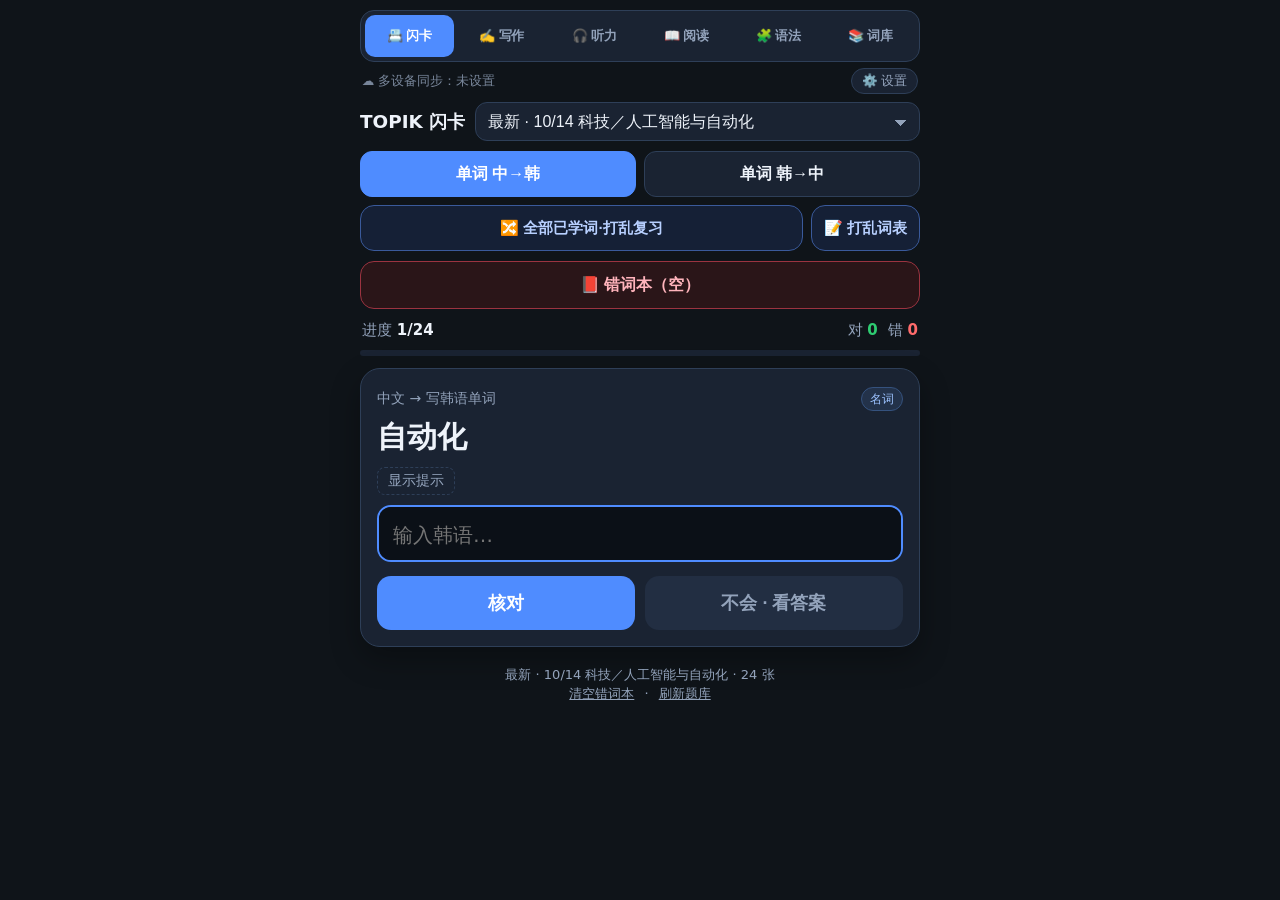
==== index.html @ a6923b96 "原因模版：1인 가구 填好范文 + DeepSeek AI 判句/整篇 - tpl54cause：骨架槽位改为可背的 1인 가구 증가 全文例句；旧 〇〇/[원인] 仍判对 - 默写页接入 Topik" ====
<!DOCTYPE html>
<html lang="zh-CN">
<head>
<meta charset="UTF-8">
<meta name="viewport" content="width=device-width, initial-scale=1, viewport-fit=cover">
<title>TOPIK 闪卡</title>
<meta name="theme-color" content="#0f1419">
<meta name="apple-mobile-web-app-capable" content="yes">
<meta name="mobile-web-app-capable" content="yes">
<meta name="apple-mobile-web-app-status-bar-style" content="black-translucent">
<meta name="apple-mobile-web-app-title" content="TOPIK闪卡">
<link rel="manifest" href="manifest.webmanifest">
<link rel="icon" type="image/png" href="icon-192.png">
<link rel="apple-touch-icon" href="apple-touch-icon.png">
<style>
:root{--bg:#0f1419;--card:#1a2332;--card2:#222e42;--ink:#eef3fa;--muted:#93a3bb;--accent:#4f8cff;--ok:#2ecc71;--bad:#ff6b6b;--warn:#f0c14b;--border:#2e3f58;}
*{box-sizing:border-box;-webkit-tap-highlight-color:transparent}
html{-webkit-text-size-adjust:100%;text-size-adjust:100%}
body{margin:0;min-height:100vh;min-height:100dvh;background:var(--bg);color:var(--ink);
  font-family:system-ui,-apple-system,"PingFang SC","Noto Sans SC","Apple SD Gothic Neo","Noto Sans KR","Malgun Gothic",sans-serif;
  font-size:17px;line-height:1.5;
  padding:calc(10px + env(safe-area-inset-top)) calc(12px + env(safe-area-inset-right)) calc(24px + env(safe-area-inset-bottom)) calc(12px + env(safe-area-inset-left));}
.wrap{max-width:560px;margin:0 auto}
header{display:flex;align-items:center;gap:10px;margin-bottom:10px}
header h1{font-size:1.15rem;margin:0;flex:0 0 auto}
header select{flex:1;min-width:0}
select{font-size:16px;padding:10px 12px;border-radius:12px;border:1px solid var(--border);background:var(--card);color:var(--ink);appearance:none;-webkit-appearance:none;
  background-image:linear-gradient(45deg,transparent 50%,var(--muted) 50%),linear-gradient(135deg,var(--muted) 50%,transparent 50%);
  background-position:calc(100% - 18px) 55%,calc(100% - 12px) 55%;background-size:6px 6px;background-repeat:no-repeat;padding-right:30px}
.modes{display:grid;grid-template-columns:1fr 1fr;gap:8px;margin-bottom:8px}
.modes button{min-height:46px;border:1px solid var(--border);background:var(--card);color:var(--ink);border-radius:12px;font-size:16px;font-weight:600}
.modes button.active{background:var(--accent);border-color:var(--accent);color:#fff}
.wrong-entry{display:block;width:100%;min-height:48px;margin:0 0 10px;border:1px solid #9b3340;background:#2a1518;color:#ffb4bc;border-radius:14px;font-size:16px;font-weight:800}
.shuf-entry{display:flex;gap:8px;margin:0 0 10px}.shuf-entry button{flex:1;min-height:46px;border-radius:14px;border:1px solid #3a5a9b;background:#152036;color:#b8d0ff;font-size:15px;font-weight:800}.shuf-entry button.on{background:#3a5a9b;color:#fff}.shuf-entry .lst{flex:0 0 auto;padding:0 12px}
#shufList{margin:0 0 12px}#shufList .tools{display:flex;flex-wrap:wrap;gap:6px;margin:8px 0}#shufList .tools button{min-height:40px;padding:0 10px;border-radius:10px}#shufList ol{padding-left:2.4em;margin:0;line-height:1.7;font-size:17px}#shufList li{border-bottom:1px solid var(--border);padding:4px 0}#shufList .k{font-weight:700;display:inline-block;min-width:7.5em;border-bottom:1px dashed transparent}#shufList.hk .k{border-bottom-color:var(--border)}#shufList .z{color:var(--muted);margin-left:.5em}#shufList.hk .k,#shufList.hz .z{visibility:hidden}
.gpanel{margin:0 0 10px;padding:12px}.gpanel .gh{display:flex;align-items:center;gap:8px;font-weight:800;margin-bottom:8px}.gpanel .gh span{flex:1}.gpanel .gh button{min-height:36px;padding:0 10px;border-radius:10px;font-size:13px}
.ggrid{display:grid;grid-template-columns:1fr 1fr;gap:6px}.ggrid button{min-height:58px;border-radius:12px;border:1px solid var(--border);background:var(--bg,#111);color:var(--ink);font-size:14px;line-height:1.3;padding:4px 6px;text-align:left}.ggrid button b{font-size:15px}.ggrid button small{display:block;color:var(--muted);font-size:12px}.ggrid button.cur{border-color:var(--accent);box-shadow:inset 0 0 0 2px var(--accent)}.ggrid button.done{border-color:#2f7a4f}.ggrid button.wide{grid-column:1/-1;min-height:46px}
.wdays .ggrid button.cur{border-color:#9b3340;box-shadow:inset 0 0 0 2px #9b3340}.wwl{margin:8px 0 0;padding:0;list-style:none;font-size:14px}.wwl li{border-bottom:1px solid var(--border);padding:5px 0}.wwl .n{color:var(--bad);font-weight:700}.wwl .d{color:var(--muted);font-size:12px}.wwl details{margin:0}.wwl summary{cursor:pointer;list-style:none}.wwl summary::-webkit-details-marker{display:none}.wwl .wdet{padding:4px 0 2px;font-size:12.5px;line-height:1.45;color:var(--muted)}.wwl .wdet .row{margin:3px 0}.wwl .wdet .k{font-weight:600;color:var(--muted)}.wwl .sk{color:var(--ok);font-weight:600;font-size:12px;margin-left:4px}
#shufList h4{margin:12px 0 4px;color:#b8d0ff}
@media print{body *{visibility:hidden}#shufList,#shufList *{visibility:visible}#shufList{position:absolute;left:0;top:0;color:#000}#shufList .tools{display:none}#shufList .z{color:#333}}
.ws-link{display:block;margin-top:8px;padding:10px 12px;border-radius:12px;border:1px solid var(--border);background:var(--card);color:var(--fg,#e8e8e8);text-decoration:none;font-weight:700;font-size:14.5px}
.wrong-entry.on{background:#9b3340;border-color:#9b3340;color:#fff}
.wrong-entry:disabled{opacity:.55;border-color:var(--border);background:var(--card);color:var(--muted)}
.bar{display:flex;align-items:center;gap:10px;color:var(--muted);font-size:15px;margin:4px 2px 8px}
.bar b{color:var(--ink)}
.bar .sp{flex:1}
.progress{height:6px;background:var(--card);border-radius:3px;overflow:hidden;margin-bottom:12px}
.progress i{display:block;height:100%;width:0;background:var(--accent);transition:width .25s}
.card{background:var(--card);border:1px solid var(--border);border-radius:20px;padding:18px 16px 16px;box-shadow:0 12px 30px rgba(0,0,0,.3)}
.label{color:var(--muted);font-size:14px;display:flex;align-items:center;gap:8px;margin-bottom:6px}
.label .tag{margin-left:auto;background:var(--card2);padding:2px 8px;border-radius:999px;font-size:12px}
.prompt{font-size:30px;font-weight:700;line-height:1.35;word-break:keep-all;overflow-wrap:anywhere;margin:4px 0 8px;min-height:1.4em}
.prompt.sent{font-size:22px;line-height:1.5}
.speak{border:none;background:var(--card2);color:var(--ink);border-radius:10px;font-size:18px;min-width:44px;min-height:40px;vertical-align:middle}
.hintline{min-height:24px;color:var(--muted);font-size:15px;margin-bottom:10px}
.hintline button{border:1px dashed var(--border);background:none;color:var(--muted);border-radius:8px;padding:4px 10px;font-size:14px}
textarea.answer{display:block;width:100%;font-size:20px;line-height:1.45;padding:14px;border-radius:14px;border:2px solid var(--border);background:#0b1017;color:var(--ink);outline:none;resize:none;font-family:inherit}
textarea.answer:focus{border-color:var(--accent)}
textarea.answer:disabled{opacity:.75}
.feedback{margin-top:12px;font-size:17px;line-height:1.55;word-break:keep-all;overflow-wrap:anywhere}
.feedback:empty{display:none}
.feedback .big{font-size:22px;font-weight:700;color:var(--ink)}
.feedback.ok .title{color:var(--ok);font-weight:700}
.feedback.bad .title{color:var(--bad);font-weight:700}
.feedback .sub{color:var(--muted);font-size:15px;margin-top:6px}
.feedback .teacher{margin-top:8px;padding:8px 10px;border-radius:10px;background:#2a2a1a;color:var(--warn);font-size:15px}
.actions{display:grid;grid-template-columns:1fr 1fr;gap:10px;margin-top:14px}
.actions button,.btn{min-height:54px;border:none;border-radius:14px;font-size:18px;font-weight:700;color:#fff;background:var(--card2)}
.actions button.full{grid-column:1/-1}
.b-primary{background:var(--accent)!important}
.b-ok{background:#1f7a47!important}
.b-bad{background:#9b3340!important}
.b-ghost{background:var(--card2)!important;color:var(--muted)!important;font-weight:600!important}
.small{min-height:44px!important;font-size:15px!important}
.summary h2{margin:0 0 6px;font-size:24px}
.summary .nums{font-size:18px;margin-bottom:10px}
.list{margin:10px 0 0;padding:0;list-style:none;max-height:45vh;overflow:auto;border-top:1px solid var(--border)}
.list li{padding:8px 2px;border-bottom:1px solid var(--border);font-size:16px}
.list li .ko{font-weight:700}
.list li .zh{color:var(--muted)}
.empty{color:var(--muted);text-align:center;padding:28px 8px}
footer{color:var(--muted);font-size:13px;text-align:center;margin-top:18px}
footer button{background:none;border:none;color:var(--muted);text-decoration:underline;font-size:13px}
.toast{position:fixed;left:50%;bottom:calc(24px + env(safe-area-inset-bottom));transform:translateX(-50%);background:#000c;color:#fff;padding:10px 16px;border-radius:999px;font-size:15px;opacity:0;transition:opacity .2s;pointer-events:none}
.toast.show{opacity:1}
.label .tag.pos{background:#23324a;color:#9cc2ff;border:1px solid #35527e}
.posb{display:inline-block;font-size:12px;line-height:1.4;padding:1px 8px;border-radius:999px;background:#23324a;color:#9cc2ff;border:1px solid #35527e;font-weight:600;vertical-align:middle;white-space:nowrap}
details.wi{margin-top:12px;border:1px solid var(--border);border-radius:14px;background:#141c29;overflow:hidden}
details.wi>summary{list-style:none;cursor:pointer;padding:11px 12px;font-size:15px;font-weight:600;color:var(--muted);display:flex;align-items:center;gap:8px;min-height:44px}
details.wi>summary::-webkit-details-marker{display:none}
details.wi>summary::after{content:"▾";margin-left:auto;transition:transform .2s}
details.wi[open]>summary::after{transform:rotate(180deg)}
details.wi.hot{border-color:#7a3a45;background:#1e1a24;box-shadow:0 0 0 1px #7a3a4555 inset}
details.wi.hot>summary{color:#ffb3b3}
.wi .body{padding:0 12px 12px;font-size:15px;line-height:1.6;color:var(--ink);word-break:keep-all;overflow-wrap:anywhere}
.wi .row{margin-top:8px}
.wi .k{display:block;font-size:12.5px;color:var(--muted);font-weight:600;margin-bottom:2px;letter-spacing:.02em}
.wi .hj{font-size:17px;font-weight:700;color:#ffd98a}
.wi .tipbox{background:#2a2a1a;color:var(--warn);border-radius:10px;padding:7px 10px;margin-top:8px}
.wi .chips{display:flex;flex-wrap:wrap;gap:6px}
.wi .chip{background:var(--card2);border:1px solid var(--border);border-radius:10px;padding:3px 9px;font-size:14.5px}
.wi .chip b{font-weight:700}
.wi .chip span{color:var(--muted)}
.wi .chip.ant{border-color:#5b3a44}
.list li .mem{color:var(--ink);font-size:14.5px;margin-top:3px;opacity:.9}
.list li .mem .t{color:var(--warn)}

/* ---------- 顶部切换 + 写作 ---------- */
.topnav{display:grid;grid-template-columns:repeat(4,1fr);gap:6px;background:var(--card);border:1px solid var(--border);border-radius:14px;padding:4px;margin-bottom:10px}
.topnav button{min-height:42px;border:none;border-radius:10px;background:none;color:var(--muted);font-size:15px;font-weight:700;padding:0 2px;white-space:nowrap}
.topnav button.active{background:var(--accent);color:#fff}
.wtabs{display:grid;grid-template-columns:repeat(5,1fr);gap:5px;margin-bottom:10px}
.mlhint{margin:4px 0 2px;font-size:13.5px;color:var(--warn);background:#2a2a1a;border-radius:8px;padding:5px 8px}
.mlbox{margin-top:10px;border:1px solid #6b5a1e;background:#221f12;border-radius:10px;padding:8px 10px;font-size:14px}
.mlbox .mh{font-weight:700;color:var(--warn);margin-bottom:4px}
.mlit{border-top:1px dashed #4a4020;padding:6px 0 2px}.mlit:first-of-type{border-top:0}
.mlit .ma{color:var(--bad)}.mlit .mf{color:var(--ok)}.mlit .mc{color:var(--ink)}.mlit .mt{font-size:12px;color:var(--muted)}
.mlchip{display:inline-block;font-size:12px;padding:1px 7px;border-radius:999px;background:#3a3218;color:#f5d67a;margin:2px 4px 0 0}
.mtype{border:1px solid var(--border);border-radius:12px;margin:8px 0;background:var(--card)}
.mtype>summary{list-style:none;cursor:pointer;padding:10px 12px;display:flex;gap:8px;align-items:center;font-weight:700}
.mtype>summary::-webkit-details-marker{display:none}
.mtype .cnt{margin-left:auto;background:var(--bad);color:#fff;border-radius:999px;padding:1px 9px;font-size:13px}
.mtype .rule{padding:0 12px 6px;color:var(--warn);font-size:14.5px}
.mtype .ex{padding:6px 12px;border-top:1px solid var(--border);font-size:14px;cursor:pointer}
.mtype .ex .src{font-size:12.5px;color:var(--accent)}
.wtabs button{min-height:44px;border:1px solid var(--border);background:var(--card);color:var(--ink);border-radius:12px;font-size:14px;font-weight:600;padding:0 2px}
.wtabs button.active{background:var(--card2);border-color:var(--accent);color:#fff;box-shadow:0 0 0 1px var(--accent) inset}
.seg{display:flex;flex-wrap:wrap;gap:6px;margin:0 0 8px}
.seg button{flex:1 1 auto;min-height:38px;padding:0 10px;border:1px solid var(--border);background:var(--card);color:var(--muted);border-radius:999px;font-size:14.5px;font-weight:600}
.seg button.active{background:#23324a;border-color:#4f8cff;color:#cfe0ff}
.seg button:disabled{opacity:.4}
.wrow{display:flex;align-items:center;gap:8px;margin-bottom:10px}
.wrow select{flex:1;min-width:0;font-size:15px;padding:9px 30px 9px 10px}
.wrow label{color:var(--muted);font-size:14.5px;display:flex;align-items:center;gap:4px;white-space:nowrap}
.wrow input[type=checkbox]{width:20px;height:20px}
.qhead{display:flex;flex-wrap:wrap;align-items:center;gap:6px;margin-bottom:8px}
.qhead .no{font-size:20px;font-weight:800}
.badge{font-size:12px;padding:2px 8px;border-radius:999px;border:1px solid var(--border);background:var(--card2);color:var(--muted);white-space:nowrap}
.badge.real{background:#1d3326;border-color:#2f6b45;color:#8fe0ae}
.badge.rec{background:#33301d;border-color:#6b612f;color:#f0dc8f}
.badge.mock{background:#2d2340;border-color:#5a4585;color:#cbb6ff}
.qtitle{font-weight:700;margin:2px 0 6px;font-size:17px}
.passage{font-size:17.5px;line-height:1.85;background:#111926;border:1px solid var(--border);border-radius:14px;padding:12px 13px;word-break:keep-all;overflow-wrap:anywhere}
.passage .blank{display:inline-block;min-width:3.2em;text-align:center;padding:0 6px;margin:0 2px;border-radius:8px;background:#2b3b58;color:#ffd98a;font-weight:800;line-height:1.5}
.passage .blank.b{background:#3b2b4d;color:#e2c2ff}
.wfield{margin-top:12px}
.wfield .lab{font-weight:800;margin-bottom:4px;display:flex;align-items:center;gap:8px}
.wfield textarea{min-height:64px}
.reveal{margin-top:12px;border-top:1px dashed var(--border);padding-top:10px}
.reveal .ansbox{border:1px solid var(--border);border-radius:14px;padding:10px 12px;margin-top:10px;background:#141c29}
.reveal .ansbox .h{display:flex;align-items:center;gap:8px;font-weight:800;margin-bottom:4px}
.reveal .model{font-size:18px;font-weight:700;color:#bff0cf;line-height:1.55}
.reveal .model.alt{font-size:15.5px;font-weight:600;color:#cfe0ff}
.reveal .mine{font-size:15px;color:var(--muted);margin-top:4px}
.reveal .exp{font-size:15px;margin-top:6px;line-height:1.6}
.reveal .pat{display:inline-block;margin-top:6px;font-size:14px;background:#23324a;border:1px solid #35527e;color:#9cc2ff;border-radius:10px;padding:2px 9px}
.reveal .zh{font-size:15px;color:var(--ink);opacity:.92;line-height:1.7;background:#141c29;border-radius:12px;padding:10px 12px;margin-top:10px}
.reveal .note{font-size:14px;color:var(--warn);background:#2a2a1a;border-radius:10px;padding:7px 10px;margin-top:8px}
.marks{display:grid;grid-template-columns:repeat(3,1fr);gap:6px;margin-top:8px}
.marks button{min-height:40px;border:1px solid var(--border);background:var(--card2);color:var(--ink);border-radius:10px;font-size:15px;font-weight:700}
.marks button.on[data-m=full]{background:#1f7a47;border-color:#1f7a47}
.marks button.on[data-m=part]{background:#8a6d1f;border-color:#8a6d1f}
.marks button.on[data-m=none]{background:#9b3340;border-color:#9b3340}
.mk{font-size:12px;padding:1px 7px;border-radius:999px;font-weight:700}
.mk.full{background:#1f7a47;color:#fff}.mk.part{background:#8a6d1f;color:#fff}.mk.none{background:#9b3340;color:#fff}
.wnav{display:grid;grid-template-columns:1fr 1fr;gap:10px;margin-top:14px}
.cs{font-size:15.5px;line-height:1.65}
.cs h3{font-size:17px;margin:18px 0 8px;color:#cfe0ff}
.cs h3:first-child{margin-top:0}
.cs ol,.cs ul{padding-left:1.3em;margin:6px 0}
.cs li{margin:5px 0}
.cs code{font-family:inherit;background:#23324a;color:#ffd98a;border-radius:6px;padding:0 5px;white-space:nowrap}
.cs .tip{background:#2a2a1a;color:var(--warn);border-radius:10px;padding:8px 10px;font-size:14.5px}
.tbl{width:100%;border-collapse:collapse;font-size:14.5px;margin:6px 0}
.tbl th,.tbl td{border:1px solid var(--border);padding:6px 7px;vertical-align:top;text-align:left;word-break:keep-all;overflow-wrap:anywhere}
.tbl th{background:var(--card2);color:var(--muted);font-weight:700}
.tbl td:first-child{white-space:nowrap}
.tbl code{white-space:normal}
.tbl.f td:first-child{white-space:normal;min-width:6.5em}
.wlist li{display:flex;gap:8px;align-items:flex-start;cursor:pointer}
.wlist li .t{flex:1;min-width:0}
.wlist li .s{color:var(--muted);font-size:14px;overflow:hidden;text-overflow:ellipsis;white-space:nowrap}

/* ---------- 写作速查 v2 ---------- */
#wCheat.card{padding:12px 12px 14px}
.cs2{font-size:15.5px;line-height:1.65}
.cs2 .k{color:#ffd98a;font-weight:600}
.cs-search{position:relative;margin-bottom:8px}
.cs-search input{width:100%;font-size:16px;padding:11px 40px 11px 12px;border-radius:12px;border:1px solid var(--border);background:#0b1017;color:var(--ink);outline:none}
.cs-search input:focus{border-color:var(--accent)}
.cs-search button{position:absolute;right:4px;top:4px;bottom:4px;width:36px;border:none;background:none;color:var(--muted);font-size:16px}
.cs-tabs button{font-size:14px;min-height:40px}
.cs-lead{color:var(--muted);font-size:14px;margin:4px 2px 8px}
.cs-h{margin:14px 2px 6px;font-size:15px;color:#9cc2ff;letter-spacing:.02em}
.cs-empty{color:var(--muted);text-align:center;padding:20px}
.fms{display:flex;flex-direction:column;gap:8px}
.fm{background:#141c29;border:1px solid var(--border);border-radius:12px;padding:9px 11px}
.fm-l,.fm-r{display:flex;gap:8px;align-items:baseline}
.fm-r{margin-top:2px;font-weight:700}
.fm-tag{flex:0 0 auto;font-size:11.5px;font-weight:700;padding:1px 7px;border-radius:999px;background:#23324a;color:#9cc2ff}
.fm-tag.w{background:#1d3326;color:#8fe0ae}
.fm-ex{margin-top:5px;font-size:14.5px;color:var(--ink);opacity:.92;word-break:keep-all;overflow-wrap:anywhere}
.fm-src,.exsrc{display:inline-block;font-size:11.5px;color:var(--muted);border:1px solid var(--border);border-radius:999px;padding:0 7px;margin-left:4px;white-space:nowrap}
.cs2 mark,.wg mark{background:#4a3f12;color:#ffe9a6;border-radius:4px;padding:0 2px}
details.grp{border:1px solid var(--border);border-radius:14px;margin:8px 0;background:#141c29;overflow:hidden}
details.grp>summary{list-style:none;cursor:pointer;display:flex;align-items:center;gap:8px;padding:11px 12px;min-height:48px}
details.grp>summary::-webkit-details-marker,details.pc>summary::-webkit-details-marker{display:none}
details.grp>summary b{font-size:16px}
details.grp>summary .gd{color:var(--muted);font-size:13px;flex:1;min-width:0;overflow:hidden;text-overflow:ellipsis;white-space:nowrap}
details.grp>summary .gn{font-size:12px;background:var(--card2);border-radius:999px;padding:1px 8px;color:var(--muted)}
details.grp>summary::after{content:"▾";color:var(--muted);transition:transform .2s}
details.grp[open]>summary::after{transform:rotate(180deg)}
.grp-b{padding:0 8px 8px}
details.pc{border-top:1px solid var(--border)}
details.pc>summary{list-style:none;cursor:pointer;padding:10px 4px;display:flex;flex-direction:column;gap:1px}
details.pc>summary .pk{font-size:18px;font-weight:800;color:#fff;word-break:keep-all;overflow-wrap:anywhere}
details.pc>summary .pz{font-size:14px;color:var(--muted)}
details.pc[open]>summary .pk{color:#ffd98a}
.pb,.wgc{padding:2px 4px 10px;font-size:15px;line-height:1.65;word-break:keep-all;overflow-wrap:anywhere}
.pb .row,.wgc .row{margin-top:8px}
.rk{display:block;font-size:12.5px;color:var(--muted);font-weight:700;margin-bottom:1px}
.row.mem{background:#1b2436;border-radius:10px;padding:7px 9px}
.row.cue{background:#16271f;border-radius:10px;padding:7px 9px}
.row.err{background:#2a2a1a;color:var(--warn);border-radius:10px;padding:7px 9px}
.row.err .k{color:#ffe9a6}
.ex{border-left:3px solid #35527e;padding:2px 0 2px 9px;margin:4px 0 8px}
.exko{font-size:16px}
.exzh{color:var(--muted);font-size:14px}
.exsrc{margin-left:0}
.exsrc.self{border-style:dashed}
.exnote{font-size:13px;color:var(--warn)}
.hon{display:flex;flex-direction:column}
.hon-r{display:flex;flex-wrap:wrap;align-items:baseline;gap:4px 8px;padding:8px 4px;border-top:1px solid var(--border)}
.hon-r .hp{color:var(--muted)}
.hon-r .hh{font-weight:800;font-size:17px;color:#ffd98a}
.hon-r .hz{font-size:14px}
.hon-r .hn{flex-basis:100%;font-size:13px;color:var(--muted)}
.mst{background:#141c29;border:1px solid var(--border);border-radius:12px;padding:10px 11px;margin:8px 0}
.mst .mt{font-weight:800;font-size:16px}
.mst .md{font-size:14.5px;margin-top:3px}
.prs{list-style:none;padding:0;margin:6px 0 0}
.prs li{display:flex;flex-direction:column;padding:5px 0;border-top:1px dashed var(--border);font-size:15px}
.prs .x{color:#ff9b9b;text-decoration:line-through;text-decoration-color:#ff6b6b88}
.prs .o{color:#8fe0ae;font-weight:700}
.steps{padding-left:1.3em}.steps li{margin:6px 0}
/* ---------- 语法闪卡 ---------- */
.wg .prompt{font-size:24px}
.wg .prompt[lang=ko]{font-size:26px}
.wg .cueline{background:#16271f;border-radius:10px;padding:7px 10px;font-size:14.5px;margin:4px 0 10px}
.wg .fbx{margin-top:12px}
.wg .fbx .title{font-weight:800;font-size:18px}
.wg .fbx.ok .title{color:var(--ok)}.wg .fbx.bad .title{color:var(--bad)}
.wg .ansline{font-size:20px;font-weight:800;color:#ffd98a;margin-top:4px}
.wg .mine{color:var(--muted);font-size:14.5px}
.wg details.wi .body{padding-top:4px}
</style>
<link rel="stylesheet" href="assets/modules.css?v=20261014a">
</head>
<body>
<div class="wrap">
  <nav class="topnav n6" id="topnav">
    <button type="button" data-view="flash">📇 闪卡</button>
    <button type="button" data-view="writing">✍️ 写作</button>
    <button type="button" data-view="listening">🎧 听力</button>
    <button type="button" data-view="reading">📖 阅读</button>
    <button type="button" data-view="grammar">🧩 语法</button>
    <button type="button" data-view="bank">📚 词库</button>
  </nav>
  <div class="syncbar" id="syncBar"></div>
  <div id="flash">
  <header>
    <h1>TOPIK 闪卡</h1>
    <select id="deckSel" aria-label="选择题库"><option>加载中…</option></select>
  </header>
  <div class="modes" id="modes">
    <button data-mode="v_zh_ko">单词 中→韩</button>
    <button data-mode="v_ko_zh">单词 韩→中</button>
  </div>
  <div class="shuf-entry"><button type="button" id="goShuf">🔀 全部已学词·打乱复习</button><button type="button" class="lst" id="goShufList">📝 打乱词表</button></div>
  <div class="card" id="shufList" hidden></div>
  <div class="card gpanel" id="shufPanel" hidden></div>
  <button type="button" class="wrong-entry" id="goWrong" aria-label="重练错词">📕 错词本（0）</button>
  <div class="card gpanel wdays" id="wrongPanel" hidden></div>
  <div class="bar"><span>进度 <b id="prog">0/0</b></span><span class="sp"></span><span>对 <b id="okN" style="color:var(--ok)">0</b></span><span>错 <b id="badN" style="color:var(--bad)">0</b></span></div>
  <div class="progress"><i id="progBar"></i></div>

  <div class="card" id="quiz">
    <div class="label"><span id="label"></span><span class="tag" id="tag" hidden></span></div>
    <div class="prompt" id="prompt"></div>
    <div class="hintline" id="hintline"></div>
    <textarea class="answer" id="answer" rows="1" autocomplete="off" autocorrect="off" autocapitalize="off" spellcheck="false" enterkeyhint="done"></textarea>
    <div class="feedback" id="fb"></div>
    <div class="actions" id="actions"></div>
  </div>

  <div class="card summary" id="summary" hidden></div>

  <footer>
    <div id="deckInfo"></div>
    <div><button id="shareCat" hidden>🔗 复制本题库链接</button> <button id="clearWrong">清空错词本</button> · <button id="reload">刷新题库</button></div>
  </footer>
  </div>
  <div id="writing" hidden>
    <div class="wpart" id="wpart"><button type="button" data-part="5152">51·52 句子填空</button><button type="button" data-part="5354">53·54 图表·议论文</button></div>
    <div class="wai-set"><span id="wAIStat"></span><button type="button" id="wAISet">⚙️ AI 判题</button></div>
    <div id="w5152">
    <div class="wtabs" id="wtabs">
      <button type="button" data-tab="cheat">速查</button>
      <button type="button" data-tab="prac">练习</button>
      <button type="button" data-tab="cards">语法闪卡</button>
      <button type="button" data-tab="wrong">错题</button>
      <button type="button" data-tab="mine">易错点</button>
    </div>
    <div class="card" id="wCheat"><div class="empty">加载中…</div></div>
    <div id="wPrac" hidden></div>
    <div id="wCards" hidden><div class="card empty">加载中…</div></div>
    <div class="card" id="wWrong" hidden></div>
    <div id="wMine" hidden></div>
    <footer><div id="wInfo"></div><div><button id="wClear">清空写作记录</button> · <button id="wReload">刷新题库</button></div></footer>
    </div>
    <div id="w54" hidden>
      <div class="mtabs n6" id="w54tabs"><button type="button" data-tab="cheat">速查</button><button type="button" data-tab="cards">闪卡</button><button type="button" data-tab="prac">真题</button><button type="button" data-tab="wrong">错题本</button><button type="button" data-tab="54tpl">原因模版</button><button type="button" data-tab="54types">54题型</button></div>
      <div id="w54Body"></div>
    </div>
  </div>
  <div id="reading" hidden>
    <div class="mtabs" id="rtabs"><button type="button" data-tab="prac">练习</button><button type="button" data-tab="mock">整套模拟</button><button type="button" data-tab="wrong">错题本</button><button type="button" data-tab="tips">题型攻略</button></div>
    <div id="rBody"></div>
    <footer><div>阅读真题：topik.go.kr 官方公开的全部 12 回 TOPIK II 读解（第35·36·37·41·47·52·60·64·83·91·96·102回）。第60·83·91·96回取自官方 PDF（83·91回为扫描版，OCR 后逐行对照原图校对），其余取自官网「기출문제 풀어보기」官方题目数据；答案以官方正答为准。42–43 等官方因版权未公开原文的题不收录。</div></footer>
  </div>
  <div id="listening" hidden>
    <div class="mtabs" id="ltabs"><button type="button" data-tab="guide">攻略</button><button type="button" data-tab="prac">真题练习</button><button type="button" data-tab="type">按题型练</button><button type="button" data-tab="wrong">错题本</button></div>
    <div id="lBody"></div>
    <footer><div>听力真题：TOPIK 官网公开的 TOPIK II 第96·83回 듣기（题目、官方正答、듣기 대본、MP3 按题切分）。96回대본为扫描版，OCR 后对照原 PDF 与音频逐句校对。</div></footer>
  </div>
  <div id="bank" hidden></div>
  <div id="grammar" hidden>
    <div class="mtabs n5" id="gtabs"><button type="button" data-tab="list">语法表</button><button type="button" data-tab="cmp">易混组</button><button type="button" data-tab="drill">分类练</button><button type="button" data-tab="cards">闪卡</button><button type="button" data-tab="wrong">错题本</button></div>
    <div id="gBody"></div>
  </div>
</div>
<div class="toast" id="toast"></div>
<script src="assets/sync.js?v=20261014a"></script>
<script src="assets/wstat.js?v=20261014a"></script>
<script src="assets/accepted.js?v=20261007a"></script>
<script src="reading/reading.js?v=20261012b"></script>
<script src="listening/listening.js?v=20261010a"></script>
<script src="assets/ai.js?v=20261009a"></script>
<script src="writing/wai.js?v=20261008a"></script>
<script src="grammar/grammar.js?v=20261009a"></script>
<script src="assets/wsplit.js?v=20261002e"></script>
<script src="writing/tpl54cause.js?v=20261015a"></script>
<script src="writing/tpl54types.js?v=20261012a"></script>
<script src="writing/w5354.js?v=20261012b"></script>
<script src="assets/voice.js?v=20261009a"></script>
<script src="bank/bank.js?v=20261014a"></script>
<script>
(function(){
"use strict";
var $=function(id){return document.getElementById(id)};
var LS_MODE="topik.mode", LS_WRONG="topik.wrong.v1";
var MODE_INFO={
  v_zh_ko:{label:"中文 → 写韩语单词", ph:"输入韩语…", inLang:"ko", type:"v"},
  v_ko_zh:{label:"韩语 → 写中文意思", ph:"输入中文意思（可留空直接看答案）", inLang:"zh-CN", type:"v"}
};   /* 闪卡只练单词；语法见「🧩 语法」模块。旧的语法句模式/深链接回落到 单词 中→韩 */
var index=[], CATS=[], cache={}, WI={}, mode=localStorage.getItem(LS_MODE)||"v_zh_ko";
if(!MODE_INFO[mode]) mode="v_zh_ko";
var source="latest";            // "latest" | date | "cat-<slug>" | "all" | "wrong"
/* 深链接：?cat=taste  ?deck=2026-09-29  &mode=zh2ko|ko2zh（旧的 gko2zh|gzh2ko → zh2ko） */
var QS=(function(){var o={};location.search.replace(/^\?/,"").split("&").forEach(function(kv){if(!kv)return;var i=kv.indexOf("=");o[decodeURIComponent(i<0?kv:kv.slice(0,i))]=decodeURIComponent(i<0?"":kv.slice(i+1).replace(/\+/g," "))});return o})();
var MODE_ALIAS={zh2ko:"v_zh_ko",ko2zh:"v_ko_zh",gko2zh:"v_zh_ko",gzh2ko:"v_zh_ko",v_zh_ko:"v_zh_ko",v_ko_zh:"v_ko_zh",g_ko_zh:"v_zh_ko",g_zh_ko:"v_zh_ko"};
if(/^(writing-grammar|writing-5354|grammar-core)$/.test(String(QS.cat||"").toLowerCase())||/^grammar-/.test(String(QS.cat||"").toLowerCase())||QS.reading||QS.listening||QS.grammar||QS.writing||QS.bank){QS.cat=null;QS.mode=null}   // 写作语法闪卡：交给写作模块处理
if(QS.mode&&MODE_ALIAS[QS.mode]){mode=MODE_ALIAS[QS.mode];try{localStorage.setItem(LS_MODE,mode)}catch(e){}}
var wsF=(/^wrong$/i.test(QS.deck||"")&&(QS.cat||QS.min||QS.top))?{cat:QS.cat||"",min:Math.max(1,parseInt(QS.min,10)||1),top:parseInt(QS.top,10)||0}:null;   // 📊 错误统计：?deck=wrong&cat=动词&min=2 / &top=50
if(wsF){QS.cat=null}
var WS=window.TopikWStat||null;
if(QS.cat) source="cat-"+String(QS.cat).toLowerCase().replace(/[^a-z0-9-]/g,"");
else if(QS.deck) source=(/^(shuffle|shuf|all-shuffled)$/i.test(QS.deck)?"shuf":QS.deck);
var shufGroup=Math.max(0,parseInt(QS.group,10)||0);   // 0 = 自动选（上次/第一个没做完的组）
var wrongDate=(source==="wrong"&&!wsF&&QS.date&&/^(\d{4}-\d{2}-\d{2}|early)$/.test(QS.date))?QS.date:"";   // 错词本按日期练：""=全部错词
if(QS.cat||QS.deck||QS.list){try{localStorage.setItem("topik.view","flash")}catch(e){}}
var wantSource=source;
var pool=[], queue=[], pos=0, ok=0, bad=0, missed=[], written=[], state="idle", cur=null, isRedo=false;

function esc(s){return String(s==null?"":s).replace(/[&<>"]/g,function(c){return{"&":"&amp;","<":"&lt;",">":"&gt;",'"':"&quot;"}[c]})}
function shuffle(a){a=a.slice();for(var i=a.length-1;i>0;i--){var j=Math.floor(Math.random()*(i+1)),t=a[i];a[i]=a[j];a[j]=t}return a}
function toast(msg){var t=$("toast");t.textContent=msg;t.classList.add("show");clearTimeout(toast._t);toast._t=setTimeout(function(){t.classList.remove("show")},1600)}
function bust(u){return u+(u.indexOf("?")<0?"?":"&")+"v="+Date.now()}
function getJSON(u){return fetch(bust(u),{cache:"no-store"}).then(function(r){if(!r.ok)throw new Error(r.status+" "+u);return r.json()})}
function mmdd(d){d=String(d||"");if(d.indexOf("cat-")===0){var c=catById(d);return c?(c.emoji?c.emoji+" ":"")+c.name:d.slice(4)}var p=d.split("-");return p.length<3?d:(+p[1])+"/"+(+p[2])}
function catById(id){for(var i=0;i<CATS.length;i++)if(CATS[i].id===id)return CATS[i];return null}
function todayStr(){var d=new Date();return d.getFullYear()+"-"+String(d.getMonth()+1).padStart(2,"0")+"-"+String(d.getDate()).padStart(2,"0")}

/* ---------- 错题本 ---------- */
function loadWrong(){try{return JSON.parse(localStorage.getItem(LS_WRONG))||{}}catch(e){return {}}}
function saveWrong(w){try{localStorage.setItem(LS_WRONG,JSON.stringify(w))}catch(e){}}
function cardKey(c){return c.t+"|"+c.ko}
function shDay(ts){return new Date((+ts||Date.now())+8*3600e3).toISOString().slice(0,10)}   // Asia/Shanghai 日期（无夏令时，固定 +8）
/* 每个错词的「哪天错的」：e.d={"2026-10-13":2,...}。旧记录没有 e.d：按 e.last 那天算 1 次，其余次数记为「早期」 */
function wrongDays(e){
  if(e&&e.d&&typeof e.d==="object"&&Object.keys(e.d).length) return e.d;
  var tot=0,o={}; Object.keys((e&&e.m)||{}).forEach(function(k){tot+=+e.m[k]||0}); tot=tot||1;
  if(e&&e.last){o[shDay(e.last)]=1;if(tot>1)o.early=tot-1}else o.early=tot;
  return o;
}
function dayLabel(d){return d==="early"?"早期":mmdd(d)}
var MASTER_N=3;   // 同一方向连续答对 N 次才移出错词本
function wrongStreak(e,m){return (e&&e.s&&e.s[m])||0}
function wrongActive(e,m){return !!(e&&e.m&&e.m[m]&&wrongStreak(e,m)<MASTER_N)}
function wrongActiveAny(e){if(!e||!e.m)return false;return Object.keys(e.m).some(function(k){return wrongActive(e,k)})}
function recordWrong(c){
  var w=loadWrong(),k=cardKey(c),e=w[k]||{t:c.t,ko:c.ko,zh:c.zh,hint:c.hint,ex:c.ex,exzh:c.exzh,point:c.point,date:c.date,m:{}};
  var d=Object.assign({},w[k]?wrongDays(e):{}),t=shDay(Date.now()); d[t]=(d[t]||0)+1; e.d=d;
  e.zh=c.zh; if(c.hint!=null)e.hint=c.hint; if(c.ex!=null)e.ex=c.ex; if(c.exzh!=null)e.exzh=c.exzh; if(c.point!=null)e.point=c.point; if(c.date!=null)e.date=c.date;
  INFO_KEYS.forEach(function(f){if(c[f]!=null)e[f]=c[f]});   // 保存词性/汉字/记忆法等，重练错词时能展开
  e.m=e.m||{}; e.m[mode]=(e.m[mode]||0)+1; e.s=e.s||{}; e.s[mode]=0; e.last=Date.now(); w[k]=e; saveWrong(w);
}
function recordRight(c){   // 答对：累计该方向连续正确；满 MASTER_N 才移出（历史错次 e.m 不减）
  var w=loadWrong(),k=cardKey(c),e=w[k]; if(!wrongActive(e,mode)) return 0;
  e.s=e.s||{}; e.s[mode]=(e.s[mode]||0)+1; saveWrong(w); return e.s[mode];
}
function wrongCards(m,day){   // day：只要这一天错过的词（两个方向都算）；已记熟(连续对满)的不算
  var w=loadWrong(),out=[];
  Object.keys(w).forEach(function(k){var e=w[k];if(e.t==="v"&&e.m&&(day?wrongActiveAny(e)&&wrongDays(e)[day]:wrongActive(e,m))){var c={t:e.t,ko:e.ko,zh:e.zh,hint:e.hint,ex:e.ex,exzh:e.exzh,point:e.point,date:e.date};INFO_KEYS.forEach(function(f){if(e[f]!=null)c[f]=e[f]});out.push(c)}});
  return out;
}

/* ---------- 匹配（仅 单词中→韩 自动核对） ---------- */
function norm(s){return ACC&&ACC.normalize?ACC.normalize(s):String(s||"").normalize("NFC").toLowerCase().replace(/[\s\u00a0\u3000]+/g,"").replace(/[.,!?;:'"`~()\[\]{}<>«»…·\-_\/\\\u2018\u2019\u201c\u201d\u3001-\u303f\uff00-\uff0f\uff1a-\uff20\uff3b-\uff40\uff5b-\uff65]/g,"")}
function variants(ans){
  var s=String(ans).replace(/[（(][^）)]*[）)]/g," ");
  var vs=(ACC&&ACC.answerVariants?ACC.answerVariants(s):[]).concat(s.split(/[、,，\/／;；|]| 或者 /).map(norm).filter(Boolean));
  vs.push(norm(ans)); vs.push(norm(s));
  return vs.filter(function(x,i,a){return x&&a.indexOf(x)===i});
}
function match(user,ans){var u=norm(user);if(!u)return false;return variants(ans).indexOf(u)>=0}

/* ---------- 词汇信息（词性/记忆法/近反义词） ---------- */
var INFO_KEYS=["pos","hanja","mem","tip","syn","ant","voice","pair"];
var VOICE=window.TopikVoice||{of:function(){return null},tagText:function(c,p){return p||""},rowHTML:function(){return ""},badge:function(){return ""},load:function(){return Promise.resolve()}};
function info(c){ // card fields win, wordinfo.json fills gaps (e.g. old 错题本 entries)
  if(!c||c.t!=="v") return null;
  var w=WI[c.ko]||{},o={},any=false;
  INFO_KEYS.forEach(function(k){var v=(c[k]!=null&&c[k]!==""&&!(Array.isArray(c[k])&&!c[k].length))?c[k]:w[k];if(v!=null&&v!==""){o[k]=v;if(!(Array.isArray(v)&&!v.length))any=true}});
  return any?o:null;
}
function posBadge(c){var i=info(c);return i&&i.pos?'<span class="posb">'+esc(i.pos)+"</span>"+" "+VOICE.badge({ko:c.ko,zh:c.zh,pos:i.pos,voice:i.voice}):""}
function chips(list,cls){
  return '<div class="chips">'+list.map(function(x){
    if(typeof x==="string") return '<span class="chip '+cls+'" lang="ko">'+esc(x)+"</span>";
    return '<span class="chip '+cls+'"><b lang="ko">'+esc(x.ko)+"</b>"+(x.zh?" <span>"+esc(x.zh)+"</span>":"")+"</span>";
  }).join("")+"</div>";
}
function vid(c){return "v:"+c.ko}   // 稳定卡片ID：单词卡按韩语词（各天/分类共用同一个ID）
var ACC=window.TopikAcc||{load:function(){return Promise.resolve()},alts:function(){return []},find:function(){return null},altsHTML:function(){return ""},okHTML:function(){return ""},copy:function(){}};
function infoHTML(c,open){
  var i=info(c), accH=c&&c.t==="v"?ACC.altsHTML(vid(c)):""; if(!i&&!accH) return "";
  var vr=i?VOICE.rowHTML({ko:c.ko,zh:c.zh,pos:i.pos,voice:i.voice,pair:i.pair}):"";   // 动词 自动/他动/被动/使动 + ↔ 对应词：答案里直接显示（不折叠）
  if(vr) vr='<div class="wi vc-ans">'+vr+"</div>";
  i=i||{};
  var b=accH;
  if(i.pos||i.hanja) b+='<div class="row">'+(i.pos?'<span class="posb">'+esc(i.pos)+"</span> ":"")+(i.hanja?'<span class="k" style="display:inline;margin-left:4px">汉字</span> <span class="hj">'+esc(i.hanja)+"</span>":"")+"</div>";
  if(i.mem) b+='<div class="row"><span class="k">🧠 记忆法</span>'+esc(i.mem)+"</div>";
  if(i.tip) b+='<div class="tipbox">⚠️ 易错：'+esc(i.tip)+"</div>";
  if(i.syn&&i.syn.length) b+='<div class="row"><span class="k">≈ 近义词 / 同类词</span>'+chips(i.syn,"syn")+"</div>";
  if(i.ant&&i.ant.length) b+='<div class="row"><span class="k">⇄ 反义词</span>'+chips(i.ant,"ant")+"</div>";
  return vr+'<details class="wi'+(open?" hot":"")+'" id="wi"'+(open?" open":"")+'><summary>📖 词性·记忆法·近反义词'+(accH?" · 也可以写":"")+'</summary><div class="body">'+b+"</div></details>";
}
function openInfo(){var d=$("wi");if(d){d.open=true;d.classList.add("hot");try{d.scrollIntoView({block:"nearest",behavior:"smooth"})}catch(e){}}}

/* ---------- 数据 ---------- */
function deckCards(d){
  var out=[];
  (d.vocab||[]).forEach(function(v){var c={t:"v",ko:v.ko,zh:v.zh,hint:v.hint,ex:v.ex,exzh:v.exzh,date:d.date};INFO_KEYS.forEach(function(k){if(v[k]!=null)c[k]=v[k]});out.push(c)});
  // 每日/分类 JSON 里的 grammar 句子不再进闪卡（只练单词）
  return out;
}
function loadDeck(date){
  if(cache[date]) return Promise.resolve(cache[date]);
  return getJSON("decks/"+date+".json").then(function(d){cache[date]=d;return d});
}
function loadWI(){return Promise.all([getJSON("wordinfo.json").then(function(w){WI=w||{}}).catch(function(){WI={}}),VOICE.load()])}
function loadIndex(){
  var cats=getJSON("decks/categories.json").then(function(c){CATS=c||[]}).catch(function(){CATS=[]});
  return Promise.all([getJSON("decks/index.json").then(function(ix){index=ix||[]}),cats]).then(renderDeckSel);
}
function renderDeckSel(){
  var sel=$("deckSel"),h=[],t=todayStr();
  if(index.length){
    var n=index[0];
    h.push('<option value="latest">'+(n.date===t?"今天":"最新")+" · "+mmdd(n.date)+(n.theme?" "+esc(n.theme):"")+"</option>");
    index.slice(1).forEach(function(e){h.push('<option value="'+e.date+'">'+mmdd(e.date)+(e.theme?" · "+esc(e.theme):"")+"</option>")});
  }
  if(index.length||CATS.length){
    if(CATS.length){
      h.push('<optgroup label="分类">');
      CATS.forEach(function(c){h.push('<option value="'+esc(c.id)+'">'+esc((c.emoji?c.emoji+" ":"")+c.name)+"（"+c.vocab+" 词）</option>")});
      h.push("</optgroup>");
    }
    h.push('<option value="all">全部混合（'+index.length+" 天"+(CATS.length?" + "+CATS.length+" 类":"")+"）</option>");
  }
  if(index.length||CATS.length) h.push('<option value="shuf">🔀 全部已学词·打乱复习（可续做）</option>');
  h.push('<option value="wrong">📕 错词本（'+wrongCards(mode).length+"）</option>");
  sel.innerHTML=h.join("");
  if(wantSource){source=wantSource;wantSource=null;if(source!=="latest"&&!Array.prototype.some.call(sel.options,function(o){return o.value===source}))toast("找不到这个题库，已打开最新一天")}
  sel.value=source; if(sel.value!==source){source="latest";sel.value="latest"}
  var sh=$("shareCat"); if(sh) sh.hidden=!(source.indexOf("cat-")===0||/^\d{4}-/.test(source));
  updateWrongEntry();
  var gs=$("goShuf"); if(gs){gs.classList.toggle("on",source==="shuf");gs.textContent=source==="shuf"?"🔀 打乱复习"+(shufGroup?" · 第"+shufGroup+"组":"")+" · 点此退出":"🔀 全部已学词·打乱复习"}
  if(source!=="shuf"&&$("shufPanel")) $("shufPanel").hidden=true;
}
function wrongDayGroups(){   // [{d,n}]，新的在前，「早期」最后（只计尚未记熟的）
  var w=loadWrong(),c={};
  Object.keys(w).forEach(function(k){var e=w[k];if(!wrongActiveAny(e)||e.t!=="v")return;Object.keys(wrongDays(e)).forEach(function(d){c[d]=(c[d]||0)+1})});
  return Object.keys(c).sort(function(a,b){return a==="early"?1:b==="early"?-1:a<b?1:-1}).map(function(d){return {d:d,n:c[d]}});
}
function wrongDetHTML(e){   // 错词列表展开：词性/汉字/记忆法/易错/近反义词
  var c={t:"v",ko:e.ko,zh:e.zh}; INFO_KEYS.forEach(function(f){if(e[f]!=null)c[f]=e[f]});
  var i=info(c); if(!i) return '<div class="wdet"><span class="sub">暂无词性·记忆法（点开词练时会显示）</span></div>';
  var b="";
  if(i.pos||i.hanja) b+='<div class="row">'+(i.pos?'<span class="k">词性</span> '+esc(i.pos)+" ":"")+(i.hanja?'<span class="k">汉字</span> <span class="hj">'+esc(i.hanja)+"</span>":"")+"</div>";
  if(i.mem) b+='<div class="row"><span class="k">🧠 记忆法</span> '+esc(i.mem)+"</div>";
  if(i.tip) b+='<div class="row"><span class="k">⚠️ 易错</span> '+esc(i.tip)+"</div>";
  if(i.syn&&i.syn.length) b+='<div class="row"><span class="k">≈ 近/同类</span> '+chips(i.syn,"syn")+"</div>";
  if(i.ant&&i.ant.length) b+='<div class="row"><span class="k">⇄ 反义</span> '+chips(i.ant,"ant")+"</div>";
  return b?'<div class="wdet">'+b+"</div>":'<div class="wdet"><span class="sub">暂无详情</span></div>';
}
function renderWrongPanel(){
  var p=$("wrongPanel"); if(!p) return;
  if(source!=="wrong"){p.hidden=true;return}
  var stl='<a class="ws-link" href="?bank=stats">📊 错误统计 · 哪类词错得多 → 单独练</a>';
  if(wsF){p.innerHTML='<div class="gh"><span>'+esc(wsFLabel())+'（按错的次数从多到少）</span></div><div class="ggrid"><button type="button" class="wide" data-wd="x"><b>‹ 退出筛选，回到全部错词</b><small>两个方向都可以练：上面切换 中→韩 / 韩→中</small></button></div>'+stl;p.hidden=false;
    p.onclick=function(e){if(e.target.closest("button[data-wd]")){wsF=null;wrongDate="";syncURL();renderDeckSel();reload()}};return}
  var G=wrongDayGroups(), all=wrongCards(mode).length, w=loadWrong();
  var h='<div class="sub" style="margin:0 0 8px">答对不会马上移出；同一方向连续对 '+MASTER_N+' 次才算记熟</div>';
  h+='<div class="gh"><span>📅 按日期练错词</span></div><div class="ggrid">'+
    '<button type="button" class="wide'+(wrongDate?"":" cur")+'" data-wd=""><b>📕 全部错词（'+all+'）</b><small>当前方向：'+(mode==="v_ko_zh"?"韩→中":"中→韩")+'</small></button>'+
    G.map(function(g){return '<button type="button" data-wd="'+g.d+'" class="'+(wrongDate===g.d?"cur":"")+'"><b>'+dayLabel(g.d)+" 错了 "+g.n+" 个</b><small>"+(g.d==="early"?"旧记录（没有日期）":g.d)+"</small></button>"}).join("")+"</div>";
  var words=Object.keys(w).map(function(k){return w[k]}).filter(function(e){return wrongActiveAny(e)&&e.t==="v"&&(!wrongDate||wrongDays(e)[wrongDate])});
  words.forEach(function(e){var d=wrongDays(e);e._n=Object.keys(d).reduce(function(s,k){return s+(+d[k]||0)},0)});
  words.sort(function(a,b){return b._n-a._n||(b.last||0)-(a.last||0)});
  h+='<details style="margin-top:8px"><summary>📋 每个词错了几次（'+words.length+'）· 点词看详情</summary><ul class="wwl">'+words.map(function(e){var d=wrongDays(e), sk=wrongActive(e,mode)?wrongStreak(e,mode):0;
    var modes=Object.keys(e.m).filter(function(m){return wrongActive(e,m)}).map(function(m){return (m==="v_ko_zh"?"韩→中":"中→韩")+(wrongStreak(e,m)?" "+wrongStreak(e,m)+"/"+MASTER_N:"")}).join("/");
    return '<li><details><summary><b lang="ko">'+esc(e.ko)+"</b> "+esc(e.zh||"")+' <span class="n">×'+e._n+'</span>'+(wrongActive(e,mode)?'<span class="sk">连续对 '+sk+'/'+MASTER_N+'</span>':"")+'</summary><div class="d">'+Object.keys(d).sort(function(a,b){return a==="early"?1:b==="early"?-1:a<b?1:-1}).map(function(k){return dayLabel(k)+(d[k]>1?"×"+d[k]:"")}).join("、")+(modes?" · "+modes:"")+"</div>"+wrongDetHTML(e)+"</details></li>"}).join("")+"</ul></details>"+stl;
  p.innerHTML=h; p.hidden=false;
  p.onclick=function(e){var b=e.target.closest("button[data-wd]");if(!b)return;wrongDate=b.getAttribute("data-wd");syncURL();renderDeckSel();reload()};
}
function updateWrongEntry(){
  renderWrongPanel();
  var b=$("goWrong"); if(!b) return;
  var n=wrongCards(mode).length, on=source==="wrong";
  b.classList.toggle("on",on);
  b.disabled=false;
  b.textContent=on?("📕 正在练错词本"+(wrongDate?" · "+dayLabel(wrongDate):"")+"（"+(wrongDate?wrongCards(mode,wrongDate).length:n)+"）· 点此退出"):("📕 错词本 · 重练错词（"+n+"）");
  if(!n&&!on) b.textContent="📕 错词本（空）";
}
function getPool(){
  var type=MODE_INFO[mode].type;
  if(source==="wrong"&&wsF&&WS) return WS.ctx().then(function(X){var p=WS.pick(X,wsF);wsF.label=p.label;if(wsF.cat&&!p.cat)toast("找不到类别「"+wsF.cat+"」，改为全部错词");renderWrongPanel();return p.cards});
  if(source==="wrong") return Promise.resolve(wrongCards(mode,wrongDate));
  if(!index.length&&!CATS.length) return Promise.resolve([]);
  if(source==="shuf") return allLearned().then(function(all){var G=shufGroups(all);if(!shufGroup||shufGroup>G.length){shufGroup=shufDefault(G);syncURL()}renderShufPanel(G);return G.length?G[shufGroup-1].cards:[]});
  var dates = (source==="all") ? index.map(function(e){return e.date}).concat(CATS.map(function(c){return c.id}))
            : [source==="latest"?(index[0]||{}).date:source];
  return Promise.all(dates.map(loadDeck)).then(function(ds){
    var seen={},out=[];
    ds.forEach(function(d){deckCards(d).forEach(function(c){if(c.t!==type)return;var k=cardKey(c);if(seen[k])return;seen[k]=1;out.push(c)})});
    return out;
  });
}

/* ---------- 流程 ---------- */
/* topik.shuffle.v1：_order={t,id,k:[全部已学词 key，打乱一次后固定]}，每 100 个一组；
   "g.<模式>.<组号>"={t,oid,order,pos,ok,bad,missed,done,last:{ok,n,at}}。新发布的词追加到 _order 末尾（不打乱已有分组） */
var LS_SHUF="topik.shuffle.v1", GSZ=100;
function shufLoad(){try{return JSON.parse(localStorage.getItem(LS_SHUF))||{}}catch(e){return {}}}
function shufPut(o){try{localStorage.setItem(LS_SHUF,JSON.stringify(o))}catch(e){}}
var idxP=null;
function allLearned(){
  if(!index.length&&!CATS.length){idxP=idxP||loadIndex();return idxP.then(function(){return index.length||CATS.length?allLearned():[]})}
  var s=source;source="all";var p=getPool();source=s;return p}
function shufOrder(cards){
  var o=shufLoad(), od=o._order, keys=cards.map(cardKey);
  if(!keys.length) return (o._order&&Array.isArray(o._order.k))?o._order:{id:"",k:[]};
  if(!od||!Array.isArray(od.k)||!od.id){od={t:Date.now(),id:Date.now().toString(36),k:shuffle(keys)};o._order=od;shufPut(o);return od}
  var have={}; od.k.forEach(function(k){have[k]=1});
  var extra=keys.filter(function(k){return !have[k]});
  if(extra.length){od.k=od.k.concat(shuffle(extra));od.t=Date.now();o._order=od;shufPut(o)}
  return od;
}
function shufGroups(cards){
  var od=shufOrder(cards), by={}, G=[]; cards.forEach(function(c){by[cardKey(c)]=c});
  for(var i=0;i<od.k.length;i+=GSZ) G.push({n:G.length+1,from:i+1,to:Math.min(i+GSZ,od.k.length),cards:od.k.slice(i,i+GSZ).map(function(k){return by[k]}).filter(Boolean)});
  return G;
}
function gKey(n,m){return "g."+(m||mode)+"."+n}
function gProg(n){var o=shufLoad(),g=o[gKey(n)],od=o._order;return g&&od&&g.oid===od.id?g:null}
function shufDefault(G){
  var best=0,bt=-1; G.forEach(function(g){var p=gProg(g.n);if(p&&!p.done&&p.pos>0&&p.t>bt){bt=p.t;best=g.n}});
  if(best) return best;
  for(var i=0;i<G.length;i++){if(!(gProg(G[i].n)||{}).done) return G[i].n}
  return 1;
}
var shufG=[];
function renderShufPanel(G){
  if(G) shufG=G; G=shufG; var p=$("shufPanel"); if(!p) return;
  if(source!=="shuf"||!G.length){p.hidden=true;return}
  var tot=G.reduce(function(s,g){return s+g.cards.length},0);
  p.innerHTML='<div class="gh"><span>🔀 '+tot+' 词 · 每组 '+GSZ+' 个 · 共 '+G.length+' 组</span><button type="button" data-g="re">🔀 重新打乱分组</button></div><div class="ggrid">'+G.map(function(g){
    var pr=gProg(g.n)||{}, n=g.cards.length, st, acc="";
    if(pr.done){st="✓ 已完成";acc=pr.last&&pr.last.n?" · 正确率 "+Math.round(pr.last.ok/pr.last.n*100)+"%":""}
    else if(pr.pos>0){st="进行中 "+pr.pos+"/"+(pr.order||[]).length;var a=(pr.ok||0)+(pr.bad||0);acc=a?" · "+Math.round(pr.ok/a*100)+"%":""}
    else st=pr.last?"上次 "+Math.round(pr.last.ok/pr.last.n*100)+"%":"未开始";
    return '<button type="button" data-g="'+g.n+'" class="'+(g.n===shufGroup?"cur ":"")+(pr.done?"done":"")+'"><b>第'+g.n+"组</b> "+g.from+"–"+g.to+"<small>"+st+acc+"</small></button>"}).join("")+"</div>";
  p.hidden=false;
  p.onclick=function(e){var b=e.target.closest("button[data-g]");if(!b)return;var v=b.getAttribute("data-g");
    if(v==="re"){if(!confirm("重新打乱全部已学词并重新分组？各组进度会清零（错词本不受影响）。"))return;shufReset();return}
    shufGroup=+v;syncURL();renderDeckSel();reload();try{$("quiz").scrollIntoView({block:"nearest"})}catch(_){}};
}
function shufReset(){var o=shufLoad();Object.keys(o).forEach(function(k){if(k==="_order"||k.indexOf("g.")===0)delete o[k]});shufPut(o);shufGroup=1;var b=$("shufList");if(b){b._list=null}syncURL();reload().then(function(){if(b&&!b.hidden)renderShufList(false)})}
function shufSave(){
  if(source!=="shuf"||isRedo||!shufGroup) return;
  var o=shufLoad(),k=gKey(shufGroup),old=o[k]||{};
  o[k]={t:Date.now(),oid:(o._order||{}).id,order:queue.map(cardKey),pos:pos,ok:ok,bad:bad,missed:missed.map(cardKey),last:old.last};
  if(pos>=queue.length&&queue.length){o[k].done=true;o[k].last={ok:ok,n:queue.length,at:Date.now()}}
  shufPut(o);
}
function start(cards,redo,fresh){
  isRedo=!!redo; queue=shuffle(cards); pos=0; ok=0; bad=0; missed=[]; written=[];
  if(source==="shuf"&&!redo){
    var sv=gProg(shufGroup), by={}; cards.forEach(function(c){by[cardKey(c)]=c});
    if(sv&&!fresh&&!sv.done&&sv.order&&sv.pos<sv.order.length){
      var q=sv.order.map(function(k){return by[k]}).filter(Boolean), have={}; q.forEach(function(c){have[cardKey(c)]=1});
      var extra=shuffle(cards.filter(function(c){return !have[cardKey(c)]}));   // 新发布的词：插到剩余部分里
      var done=Math.min(sv.pos,q.length), rest=shuffle(q.slice(done).concat(extra));
      queue=q.slice(0,done).concat(rest); pos=done; ok=sv.ok||0; bad=sv.bad||0;
      missed=(sv.missed||[]).map(function(k){return by[k]}).filter(Boolean);
      if(done) toast("第"+shufGroup+"组 · 接着上次进度："+(done+1)+"/"+queue.length);
    }
    shufSave(); renderShufPanel();
  }
  $("summary").hidden=true; $("quiz").hidden=false;
  if(!queue.length){
    $("quiz").hidden=true; var s=$("summary"); s.hidden=false;
    s.innerHTML='<div class="empty">'+(source==="wrong"?"错词本是空的 🎉<br>闪卡或词库答错的单词会出现在这里，可以单独重练。":"这个题库里没有单词卡。")+"</div>";
    updateBar(); return;
  }
  show();
}
function reload(){
  var info=$("deckInfo"); info.textContent="加载中…";
  return getPool().then(function(p){pool=p;start(pool);info.textContent=deckLabel()+" · "+pool.length+" 张"})
    .catch(function(e){info.textContent="加载失败："+e.message+"（下拉刷新重试）"});
}
function wsFLabel(){return wsF?"📊 "+(wsF.top?"高频错词 Top "+wsF.top:(wsF.label||"全部")+" · 错×"+wsF.min+"+"):""}
function deckLabel(){if(source==="wrong"&&wsF)return wsFLabel();var o=$("deckSel").selectedOptions[0];return (o?o.textContent:"")+(source==="shuf"&&shufGroup?" · 第"+shufGroup+"组":"")+(source==="wrong"&&wrongDate?" · "+dayLabel(wrongDate):"")}
function updateBar(){
  var n=queue.length,i=Math.min(pos+(state==="done"?0:1),n);
  $("prog").textContent=(n?i:0)+"/"+n; $("okN").textContent=ok; $("badN").textContent=bad;
  $("progBar").style.width=(n?(pos/n*100):0)+"%";
}
function setActions(list){
  $("actions").innerHTML=list.map(function(b,i){return '<button type="button" data-i="'+i+'" class="'+(b.cls||"")+'">'+b.text+"</button>"}).join("");
  $("actions").onclick=function(e){var el=e.target.closest("button[data-i]");if(el) list[+el.getAttribute("data-i")].fn()};
}
function canSpeak(){return "speechSynthesis" in window}
function speak(t){if(!canSpeak())return;try{speechSynthesis.cancel();var u=new SpeechSynthesisUtterance(t);u.lang="ko-KR";u.rate=.9;speechSynthesis.speak(u)}catch(e){}}
function autosize(){var a=$("answer");a.style.height="auto";a.style.height=Math.max(a.scrollHeight,54)+"px"}

function show(){
  shufSave();
  if(pos>=queue.length) return finish();
  state="ask"; cur=queue[pos];
  var mi=MODE_INFO[mode], koPrompt=(mode==="v_ko_zh"||mode==="g_ko_zh");
  $("label").textContent=mi.label+(source==="all"||source==="shuf"||source==="wrong"?" · "+mmdd(cur.date||""):"");
  var tag=$("tag"), ci=info(cur); tag.className="tag"; tag.title="";
  if(cur.point){tag.hidden=false;tag.textContent=cur.point}
  else if(ci&&(ci.pos||VOICE.of({ko:cur.ko,zh:cur.zh,pos:ci.pos,voice:ci.voice}))){   // 中→韩：题目上就显示「动词·他动」，区分 끝나다/끝내다 这类词
    var vv=VOICE.of({ko:cur.ko,zh:cur.zh,pos:ci.pos,voice:ci.voice,pair:ci.pair});
    tag.hidden=false;tag.className="tag pos"+(vv?" vc":"");tag.textContent=vv?VOICE.tagText({ko:cur.ko,zh:cur.zh,pos:ci.pos,voice:ci.voice},ci.pos):ci.pos;
    tag.title=vv?VOICE.LONG[vv.voice]:"";
  }
  else tag.hidden=true;
  var p=$("prompt"); p.className="prompt"+(cur.t==="g"?" sent":"");
  p.setAttribute("lang",koPrompt?"ko":"zh-CN");
  p.innerHTML=esc(koPrompt?cur.ko:cur.zh)+(koPrompt&&canSpeak()?' <button class="speak" id="spk" aria-label="朗读">🔊</button>':"");
  if($("spk")) $("spk").onclick=function(){speak(cur.ko)};
  var hl=$("hintline"); hl.innerHTML="";
  if(mode==="v_zh_ko"&&cur.hint){hl.innerHTML='<button id="hintBtn">显示提示</button>';$("hintBtn").onclick=function(){hl.textContent="提示："+cur.hint}}
  else if(mode==="g_zh_ko"&&cur.point){hl.textContent="目标语法："+cur.point}
  var a=$("answer"); a.value=""; a.disabled=false; a.placeholder=mi.ph; a.setAttribute("lang",mi.inLang);
  a.rows=cur.t==="g"?2:1; autosize();
  $("fb").className="feedback"; $("fb").innerHTML="";
  if(mode==="v_zh_ko") setActions([{text:"核对",cls:"b-primary",fn:check},{text:"不会 · 看答案",cls:"b-ghost",fn:giveUp}]);
  else setActions([{text:"看参考答案",cls:"b-primary full",fn:check}]);
  updateBar();
  try{a.focus({preventScroll:true})}catch(e){a.focus()}
}
function exLine(){
  var s="";
  if(cur.t==="v"&&cur.ex) s+='<div class="sub" lang="ko">例句：'+esc(cur.ex)+"</div>"+(cur.exzh?'<div class="sub">　　　'+esc(cur.exzh)+"</div>":"");
  return s;
}
function refHTML(){ // reference answer for current direction
  var toKo=(mode==="v_zh_ko"||mode==="g_zh_ko");
  return '<div class="big" lang="'+(toKo?"ko":"zh-CN")+'">'+esc(toKo?cur.ko:cur.zh)+"</div>";
}
function check(){
  if(state!=="ask") return;
  var a=$("answer"), user=a.value.trim(), fb=$("fb");
  if(mode==="v_zh_ko"){
    if(!user){toast("先输入韩语再核对");a.focus();return}
    a.disabled=true;
    if(match(user,cur.ko)){ grade(true,true); return; }
    var alt=ACC.find(vid(cur),user,match);
    if(alt){ grade(true,true,alt); return; }
    state="wrong1";
    fb.className="feedback bad";
    fb.innerHTML='<div class="title">✗ 拼写不对</div>你写的：<span lang="ko">'+esc(user)+"</span><br>正确："+refHTML()+exLine()+infoHTML(cur,true);
    setActions([{text:"✏️ 再写一次",cls:"b-primary",fn:retry},{text:"下一张",cls:"",fn:function(){grade(false)}},
      {text:ACC.BTN||"📋 复制给老师",cls:"b-ghost small full acc-copy",fn:function(){askTeacher(user)}},
      {text:"其实我写对了（算对）",cls:"b-ghost small full",fn:function(){grade(true)}}]);
    if(canSpeak()) speak(cur.ko);
    return;
  }
  // 自判模式：韩→中（单词/句子）、句子中→韩
  a.disabled=true; state="judge";
  if(user) written.push({zh:cur.zh,point:cur.point,mine:user,ref:cur.ko});
  fb.className="feedback";
  var h=(user?'你写的：<span lang="'+MODE_INFO[mode].inLang+'">'+esc(user)+"</span><br>":"")+"参考："+refHTML()+exLine();
  if(mode==="g_zh_ko"){
    h+='<div class="sub">此模式不自动判分：语法用对、意思一致就算对。</div>';
    if(user) h+='<div class="teacher">✍️ 写好的句子可以发给韩语老师批改</div>';
  } else h+='<div class="sub">意思接近就算对，翻译没有唯一标准。</div>';
  if(cur.t==="v") h+=infoHTML(cur,false);
  fb.innerHTML=h;
  var acts=[{text:"✓ 对",cls:"b-ok",fn:function(){grade(true)}},{text:"✗ 不对",cls:"b-bad",fn:function(){
    if(cur.t==="v"&&$("wi")){ // show the info panel prominently before moving on
      bad++;missed.push(cur);recordWrong(cur);if(WS)WS.rec(cur,mode,false);if(source==="wrong")updateWrongEntry();state="wrong2";updateBar();openInfo();
      setActions([{text:"记住了，下一张",cls:"b-primary full",fn:next}]);
    } else grade(false);
  }}];
  if(mode==="g_zh_ko"&&user) acts.push({text:"复制我的句子",cls:"b-ghost small full",fn:function(){copy(user)}});
  setActions(acts);
}
function giveUp(){
  if(state!=="ask") return;
  var user=$("answer").value.trim();
  if(mode!=="v_zh_ko"){ check(); return; }
  $("answer").disabled=true; state="wrong1";
  var fb=$("fb"); fb.className="feedback bad";
  fb.innerHTML='<div class="title">答案</div>'+refHTML()+exLine()+infoHTML(cur,true);
  setActions([{text:"✏️ 再写一次",cls:"b-primary",fn:retry},{text:"记住了，下一张",cls:"",fn:function(){grade(false)}}]);
  if(canSpeak()) speak(cur.ko);
}
function retry(){
  state="ask"; var a=$("answer"); a.disabled=false; a.value=""; $("fb").innerHTML="";
  setActions([{text:"核对",cls:"b-primary",fn:check},{text:"不会 · 看答案",cls:"b-ghost",fn:giveUp}]);
  a.focus();
}
function askTeacher(user){
  var d=cur.date||"", L=deckLabel();
  ACC.copy({deck:"单词 中→韩 · "+(source==="all"||source==="shuf"||source==="wrong"?L+" → "+mmdd(d):L)+(d?"（"+d+"）":""),id:vid(cur),zh:cur.zh,ans:cur.ko,mine:user});
}
function grade(right,auto,alt){
  var stN=0;
  if(right){ok++;stN=recordRight(cur)} else {bad++;missed.push(cur);recordWrong(cur)}
  if(WS) WS.rec(cur,mode,!!right);
  if(source==="wrong"||stN) updateWrongEntry();
  if(auto){
    state="right"; var fb=$("fb"); fb.className="feedback ok";
    var rm="";
    if(stN>=MASTER_N) rm='<div class="sub">已记熟，移出错词本（再答错会重新记入）</div>';
    else if(stN>0) rm='<div class="sub">连续对 '+stN+'/'+MASTER_N+' · 再对 '+(MASTER_N-stN)+' 次才移出</div>';
    fb.innerHTML=(alt?ACC.okHTML(alt,cur.ko)+'<div class="sub">你写的：<span lang="ko">'+esc($("answer").value.trim())+"</span></div>":'<div class="title">✓ 正确！</div>'+refHTML())+rm+exLine()+infoHTML(cur,false);
    setActions([{text:"下一张",cls:"b-primary full",fn:next}]);
    updateBar(); focusNextBtn(); return;
  }
  next();
}
function focusNextBtn(){var b=$("actions").querySelector("button");if(b)b.focus()}
function next(){pos++;show()}
function copy(t){
  var done=function(){toast("已复制")};
  if(navigator.clipboard&&window.isSecureContext){navigator.clipboard.writeText(t).then(done,function(){fallback()})}else fallback();
  function fallback(){var ta=document.createElement("textarea");ta.value=t;ta.setAttribute("readonly","");ta.style.position="fixed";ta.style.opacity="0";document.body.appendChild(ta);ta.select();try{document.execCommand("copy");done()}catch(e){toast("复制失败，请长按手动复制")}document.body.removeChild(ta)}
}
function finish(){
  state="done"; updateBar(); $("progBar").style.width="100%";
  $("quiz").hidden=true; var s=$("summary"); s.hidden=false;
  var n=queue.length, pct=n?Math.round(ok/n*100):0;
  var h='<h2>'+(source==="shuf"?"第"+shufGroup+"组 · ":"")+(isRedo?"错题重练结束":"本轮结束")+'</h2><div class="nums">共 '+n+' 张 · <span style="color:var(--ok)">对 '+ok+'</span> · <span style="color:var(--bad)">错 '+bad+"</span> · 正确率 "+pct+"%</div>";
  var acts=[];
  if(missed.length) h+='<div class="sub" style="color:var(--muted)">本轮错题（已记入错题本）：</div><ul class="list">'+missed.map(function(c){var i=info(c)||{};return '<li><span class="ko" lang="ko">'+esc(c.ko)+"</span> "+posBadge(c)+'<br><span class="zh">'+esc(c.zh)+(c.point?" · "+esc(c.point):"")+"</span>"+
    (i.mem?'<div class="mem">🧠 '+esc(i.mem)+"</div>":"")+(i.tip?'<div class="mem t">⚠️ '+esc(i.tip)+"</div>":"")+"</li>"}).join("")+"</ul>";
  if(mode==="g_zh_ko"&&written.length){
    h+='<div class="teacher" style="margin-top:12px;padding:8px 10px;border-radius:10px;background:#2a2a1a;color:var(--warn)">✍️ 本轮写了 '+written.length+' 句，可以一键复制发给韩语老师批改</div>';
  }
  h+='<div class="actions" id="sumActs"></div>';
  s.innerHTML=h;
  var SG=source==="shuf";
  if(missed.length) acts.push({text:(SG?"只练本组错题":"只练错题")+"（"+missed.length+"）",cls:"b-bad full",fn:function(){start(missed.slice(),true)}});
  if(SG&&!isRedo) renderShufPanel();
  if(SG&&shufGroup<shufG.length) acts.push({text:"下一组 → 第"+(shufGroup+1)+"组",cls:"b-primary full",fn:function(){shufGroup++;syncURL();renderDeckSel();reload()}});
  acts.push({text:SG?"🔀 本组再来一轮":"再来一轮",cls:SG?"":"b-primary",fn:function(){start(pool,false,true)}});
  acts.push({text:"📕 错词本（"+wrongCards(mode).length+"）",cls:"b-bad"+(missed.length?"":" full"),fn:function(){source="wrong";wrongDate="";syncURL();renderDeckSel();reload()}});
  if(mode==="g_zh_ko"&&written.length) acts.push({text:"复制本轮句子",cls:"b-ghost full",fn:function(){
    copy(written.map(function(w,i){return (i+1)+". "+w.zh+(w.point?"（"+w.point+"）":"")+"\n我写的："+w.mine}).join("\n\n"))}});
  var box=$("sumActs");
  box.innerHTML=acts.map(function(b,i){return '<button type="button" data-i="'+i+'" class="'+b.cls+'">'+b.text+"</button>"}).join("");
  box.onclick=function(e){var el=e.target.closest("button[data-i]");if(el)acts[+el.getAttribute("data-i")].fn()};
  renderDeckSel();
}

/* ---------- 事件 ---------- */
function setMode(m){
  mode=m; localStorage.setItem(LS_MODE,m); if(QS.mode){QS.mode=null;syncURL()}
  Array.prototype.forEach.call(document.querySelectorAll("#modes button"),function(b){b.classList.toggle("active",b.getAttribute("data-mode")===m)});
  renderDeckSel(); reload();
}
$("modes").addEventListener("click",function(e){var b=e.target.closest("button[data-mode]");if(b)setMode(b.getAttribute("data-mode"))});
function deckURL(){
  var base=location.origin+location.pathname, q="";
  if(source==="wrong"&&wsF) q="?deck=wrong"+(wsF.cat?"&cat="+encodeURIComponent(wsF.cat):"")+(wsF.min>1?"&min="+wsF.min:"")+(wsF.top?"&top="+wsF.top:"");
  else if(source==="wrong") q="?deck=wrong"+(wrongDate?"&date="+wrongDate:"");
  else if(source==="shuf") q="?deck=shuffle"+(shufGroup?"&group="+shufGroup:"");
  else if(source.indexOf("cat-")===0) q="?cat="+encodeURIComponent(source.slice(4));
  else if(/^\d{4}-\d{2}-\d{2}$/.test(source)) q="?deck="+source;
  return base+q;
}
function syncURL(){try{var u=deckURL();var m=QS.mode?(u.indexOf("?")<0?"?":"&")+"mode="+encodeURIComponent(QS.mode):"";history.replaceState(null,"",u+(u.indexOf("?")<0?"":m)+location.hash)}catch(e){}}
$("deckSel").addEventListener("change",function(){source=this.value;wrongDate="";wsF=null;QS.mode=null;syncURL();renderDeckSel();reload()});
$("shareCat").onclick=function(){copy(deckURL())};
$("goShuf").onclick=function(){
  if(source==="shuf"){source="latest";syncURL();renderDeckSel();reload();return}
  source="shuf";shufGroup=0;QS.deck=null;QS.mode=null;$("shufList").hidden=true;syncURL();renderDeckSel();reload();
};
var slHide="";
function renderShufList(re){
  var box=$("shufList");
  var go=function(){
    var L=box._list; if(!L||re){L=box._list=shufGroups(box._all||[])}
    box.className="card"+(slHide?" h"+slHide:"");
    var tot=L.reduce(function(s,g){return s+g.cards.length},0);
    box.innerHTML='<b>📝 全部已学词 · 打乱词表（'+tot+' 词 · '+L.length+' 组，和打乱复习同一分组）</b><div class="tools"><button type="button" data-s="">韩+中</button><button type="button" data-s="k">遮韩语（看中文写韩语）</button><button type="button" data-s="z">遮中文</button><button type="button" data-s="re">🔀 重新打乱分组</button><button type="button" data-s="pr">🖨️ 打印</button><button type="button" data-s="x">关闭</button></div>'+
      L.map(function(g){return '<h4>第'+g.n+"组（"+g.from+"–"+g.to+'）<button type="button" data-s="g'+g.n+'" style="margin-left:6px;min-height:32px;border-radius:8px">练这组</button></h4><ol start="'+g.from+'">'+g.cards.map(function(c){return '<li><span class="k" lang="ko">'+esc(c.ko)+'</span><span class="z">'+esc(c.zh)+"</span></li>"}).join("")+"</ol>"}).join("");
    box.onclick=function(e){var b=e.target.closest("button[data-s]");if(!b)return;var v=b.getAttribute("data-s");
      if(v==="x"){box.hidden=true;try{history.replaceState(null,"",deckURL()+location.hash)}catch(_){}return}
      if(v==="pr"){window.print();return} if(v==="re"){if(confirm("重新打乱全部已学词并重新分组？各组进度会清零（错词本不受影响）。"))shufReset();return}
      if(/^g\d+$/.test(v)){box.hidden=true;source="shuf";shufGroup=+v.slice(1);syncURL();renderDeckSel();reload();return} slHide=v;box.className="card"+(v?" h"+v:"")};
  };
  box.hidden=false;
  if(box._all){go();return}
  box.innerHTML="加载中…";
  allLearned().then(function(a){box._all=a;go()});
}
$("goShufList").onclick=function(){var b=$("shufList");if(!b.hidden){b.hidden=true;return}renderShufList(false)};
if(QS.list==="shuffle"||QS.list==="1") setTimeout(function(){if(QS.hide==="ko")slHide="k";if(QS.hide==="zh")slHide="z";renderShufList(false)},0);
$("answer").addEventListener("input",autosize);
$("answer").addEventListener("keydown",function(e){
  if(e.key==="Enter"&&!e.shiftKey&&!e.isComposing&&e.keyCode!==229){e.preventDefault();e.stopPropagation();if(state==="ask")check()}
});
document.addEventListener("keydown",function(e){
  if(e.key==="Enter"&&state!=="ask"&&!$("flash").hidden&&document.activeElement.tagName!=="BUTTON"){var b=$("actions").querySelector("button");if(b&&!$("quiz").hidden){e.preventDefault();b.click()}}
});
$("clearWrong").onclick=function(){if(confirm("确定清空所有错词记录？")){saveWrong({});wrongDate="";renderDeckSel();if(source==="wrong")reload();toast("已清空")}};
$("goWrong").onclick=function(){
  if(source==="wrong"){source="latest";wrongDate="";wsF=null;QS.deck=null;syncURL();renderDeckSel();reload();return}
  if(!wrongCards(mode).length){toast("错词本是空的，去练新卡吧");updateWrongEntry();return}
  source="wrong";wrongDate="";wsF=null;QS.deck=null;syncURL();renderDeckSel();reload();
};
$("reload").onclick=function(){cache={};Promise.all([loadIndex(),loadWI(),ACC.load(true)]).then(reload)};

Array.prototype.forEach.call(document.querySelectorAll("#modes button"),function(b){b.classList.toggle("active",b.getAttribute("data-mode")===mode)});
Promise.all([loadIndex(),loadWI(),ACC.load()]).then(reload).catch(function(e){$("deckInfo").textContent="题库加载失败："+e.message});
})();
</script>
<script>
/* ---------- 写作 51·52 ---------- */
(function(){
"use strict";
var $=function(id){return document.getElementById(id)};
var LS_VIEW="topik.view", LS_W="topik.writing.v1", LS_WO="topik.writing.opts";
var Q=[], byId={}, cheatLoaded=false, loaded=false, order=[], idx=0, revealed=false, wrongOnly=false;
var opts=load(LS_WO,{no:"all",src:"all",rnd:false,tab:"cheat",cur:null});
if(opts.part!=="5354")opts.part="5152";   // 写作分两部分：51·52（本模块）/ 53·54（writing/w5354.js）
var st=load(LS_W,{marks:{}}); st.marks=st.marks||{};
if(st.drafts){delete st.drafts;try{localStorage.setItem(LS_W,JSON.stringify(st))}catch(e){}}   // 不再保存草稿：每次打开题目都是空白
var drafts={}, LOG={types:{},entries:[]}, aiRes={}, AIL=[];   // aiRes：本次打开这道题的 🤖 AI 评分（换题清空）；AIL：本机保存的 AI 评分记录（writing/wai.js）
function WAI(){return window.TopikWAI||null}
function loadAIL(){AIL=WAI()?WAI().list51():[]}
loadAIL();   // drafts 只在当前这道题的会话内存里；LOG = writing/mylog.json（老师整理的个人易错记录）
function load(k,d){try{var v=JSON.parse(localStorage.getItem(k));return v&&typeof v==="object"?v:d}catch(e){return d}}
function save(){try{localStorage.setItem(LS_W,JSON.stringify(st));localStorage.setItem(LS_WO,JSON.stringify(opts))}catch(e){}}
function esc(s){return String(s==null?"":s).replace(/[&<>"]/g,function(c){return{"&":"&amp;","<":"&lt;",">":"&gt;",'"':"&quot;"}[c]})}
function shuffle(a){a=a.slice();for(var i=a.length-1;i>0;i--){var j=Math.floor(Math.random()*(i+1)),t=a[i];a[i]=a[j];a[j]=t}return a}
function toast(m){var t=$("toast");t.textContent=m;t.classList.add("show");clearTimeout(toast._t);toast._t=setTimeout(function(){t.classList.remove("show")},1600)}
function copy(t){
  var done=function(){toast("已复制，可以粘贴发给老师")};
  if(navigator.clipboard&&window.isSecureContext){navigator.clipboard.writeText(t).then(done,fallback)}else fallback();
  function fallback(){var ta=document.createElement("textarea");ta.value=t;ta.setAttribute("readonly","");ta.style.position="fixed";ta.style.opacity="0";document.body.appendChild(ta);ta.select();try{document.execCommand("copy");done()}catch(e){toast("复制失败，请长按手动复制")}document.body.removeChild(ta)}
}
function bust(u){return u+"?v="+Date.now()}

/* 标签 */
function srcLabel(q){
  if(q.kind==="mock") return "模拟题";
  if(q.src==="transcript") return "真题 第"+q.round+"回（公开资料转录）";
  if(q.src==="recalled") return "真题 第"+q.round+"回·回忆版";
  return "真题 第"+q.round+"回";
}
function srcCls(q){return q.kind==="mock"?"mock":(q.src==="recalled"?"rec":"real")}
function ansLabel(q){return q.ansType==="official"?"官方答案":(q.ansType==="mine"?"参考答案（自拟）":"参考答案（非官方）")}
function srcGroup(q){return q.kind==="mock"?"mock":(q.src==="recalled"?"recalled":"official")}
var MK={full:"满分",part:"部分",none:"不会"};
function isWrong(id){var m=st.marks[id];return !!m&&(m.a==="part"||m.a==="none"||m.b==="part"||m.b==="none")}
function mkBadges(id){var m=st.marks[id];if(!m)return "";var h="";["a","b"].forEach(function(k){if(m[k])h+=' <span class="mk '+m[k]+'">'+(k==="a"?"㉠":"㉡")+MK[m[k]]+"</span>"});return h}

/* 视图切换 */
function setView(v,o){
  if(["writing","reading","listening","grammar","bank"].indexOf(v)<0)v="flash";
  $("flash").hidden=v!=="flash"; $("writing").hidden=v!=="writing"; $("reading").hidden=v!=="reading"; $("listening").hidden=v!=="listening"; $("grammar").hidden=v!=="grammar"; $("bank").hidden=v!=="bank";
  Array.prototype.forEach.call(document.querySelectorAll("#topnav button"),function(b){b.classList.toggle("active",b.getAttribute("data-view")===v)});
  try{localStorage.setItem(LS_VIEW,v)}catch(e){}
  document.title={writing:opts.part==="5354"?"TOPIK 写作 53·54":"TOPIK 写作 51·52",reading:"TOPIK 阅读真题",listening:"TOPIK 听力",grammar:"TOPIK 语法",bank:"TOPIK 词库"}[v]||"TOPIK 闪卡";
  if(v==="reading"&&window.TopikReading) TopikReading.open(o||{});
  if(v==="listening"&&window.TopikListening) TopikListening.open(o||{});
  if(v==="grammar"&&window.TopikGrammar) TopikGrammar.open(o||{});
  if(v==="bank"&&window.TopikBank) TopikBank.open(o||{});
  if(v==="writing") setPart(opts.part,o);
}
function setPart(p,o){
  p=p==="5354"?"5354":"5152"; opts.part=p; save();
  Array.prototype.forEach.call(document.querySelectorAll("#wpart button"),function(b){b.classList.toggle("active",b.getAttribute("data-part")===p)});
  $("w5152").hidden=p!=="5152"; $("w54").hidden=p!=="5354";
  if(!$("writing").hidden) document.title=p==="5354"?"TOPIK 写作 53·54":"TOPIK 写作 51·52";
  if(p==="5354"){if(window.TopikW54) TopikW54.open(o||{})}
  else ensure().then(function(){setTab(opts.tab||"cheat")});
}
function setTab(t){
  if(["cheat","prac","cards","wrong","mine"].indexOf(t)<0)t="cheat";
  opts.tab=t; save();
  Array.prototype.forEach.call(document.querySelectorAll("#wtabs button"),function(b){b.classList.toggle("active",b.getAttribute("data-tab")===t)});
  $("wCheat").hidden=t!=="cheat"; $("wPrac").hidden=t!=="prac"; $("wWrong").hidden=t!=="wrong"; $("wCards").hidden=t!=="cards"; $("wMine").hidden=t!=="mine";
  if(t==="prac") renderPrac(); else if(t==="wrong") renderWrong(); else if(t==="mine") renderMine(); else if(t==="cards") wgOpen();
}
function ensure(){
  var ps=[];
  if(!cheatLoaded) ps.push(fetch(bust("writing/cheatsheet.html"),{cache:"no-store"}).then(function(r){if(!r.ok)throw new Error(r.status);return r.text()}).then(function(h){$("wCheat").innerHTML=h;cheatLoaded=true;bindCheat()}).catch(function(e){$("wCheat").innerHTML='<div class="empty">速查表加载失败：'+esc(e.message)+"</div>"}));
  if(!loaded) ps.push(fetch(bust("writing/questions.json"),{cache:"no-store"}).then(function(r){if(!r.ok)throw new Error(r.status);return r.json()}).then(function(d){
    Q=(d.questions||[]).slice().sort(function(a,b){return (a.kind==="mock")-(b.kind==="mock")||a.round-b.round||a.no-b.no});
    byId={}; Q.forEach(function(q){byId[q.id]=q}); loaded=true; buildOrder(true); info();
  }).catch(function(e){$("wInfo").textContent="写作题库加载失败："+e.message}));
  if(!loaded) ps.push(fetch(bust("writing/mylog.json"),{cache:"no-store"}).then(function(r){return r.ok?r.json():null}).then(function(d){if(d&&d.entries)LOG=d}).catch(function(){}));
  return Promise.all(ps);
}
function info(){
  var c=function(no,f){return Q.filter(function(q){return q.no===no&&f(q)}).length};
  var real=function(q){return q.kind!=="mock"}, mock=function(q){return q.kind==="mock"};
  $("wInfo").textContent="题库：51 真题 "+c(51,real)+" · 模拟 "+c(51,mock)+" ｜ 52 真题 "+c(52,real)+" · 模拟 "+c(52,mock);
}

/* 练习 */
function filtered(){
  return Q.filter(function(q){
    if(wrongOnly) return isWrong(q.id);
    if(opts.no!=="all"&&String(q.no)!==String(opts.no))return false;
    if(opts.src==="real"&&q.kind==="mock")return false;
    if(opts.src!=="all"&&opts.src!=="real"&&srcGroup(q)!==opts.src)return false;
    return true;
  });
}
function buildOrder(keep){
  var list=filtered(); order=opts.rnd?shuffle(list):list;
  idx=0;
  if(keep&&opts.cur){for(var i=0;i<order.length;i++)if(order[i].id===opts.cur){idx=i;break}}
  revealed=false;
}
function cnt(f){return Q.filter(f).length}
function segHTML(name,items,val){
  return '<div class="seg" data-seg="'+name+'">'+items.map(function(it){
    return '<button type="button" data-v="'+it[0]+'" class="'+(String(val)===String(it[0])?"active":"")+'"'+(it[2]===0?" disabled":"")+">"+it[1]+(it[2]!=null?" "+it[2]:"")+"</button>"}).join("")+"</div>";
}
function blankify(t){
  return esc(t).replace(/\(\s*㉠\s*\)/g,'<span class="blank">㉠</span>').replace(/\(\s*㉡\s*\)/g,'<span class="blank b">㉡</span>').replace(/\n/g,"<br>");
}
function renderPrac(){
  var box=$("wPrac"); if(!loaded){box.innerHTML='<div class="card empty">加载中…</div>';return}
  var noF=function(q){return opts.no==="all"||String(q.no)===String(opts.no)};
  var h="";
  if(wrongOnly){
    h+='<div class="seg"><button type="button" class="active" id="wExitWrong">只练错题模式（'+order.length+'）✕ 退出</button></div>';
  }else{
    h+=segHTML("no",[["all","全部",null],["51","51 实用文",null],["52","52 说明文",null]],opts.no);
    h+=segHTML("src",[["all","全部",cnt(noF)],["real","真题",cnt(function(q){return noF(q)&&q.kind!=="mock"})],["official","官方公开",cnt(function(q){return noF(q)&&srcGroup(q)==="official"})],["recalled","回忆版",cnt(function(q){return noF(q)&&srcGroup(q)==="recalled"})],["mock","模拟题",cnt(function(q){return noF(q)&&q.kind==="mock"})]],opts.src);
  }
  h+='<div class="wrow"><select id="wPick" aria-label="选择题目">'+order.map(function(q,i){var m=st.marks[q.id];
    return '<option value="'+i+'"'+(i===idx?" selected":"")+">"+(i+1)+". "+esc(srcLabel(q))+" · "+q.no+"番"+(m?(isWrong(q.id)?" ✗":" ✓"):"")+(mlSum(q.id)?" · 📝"+mlSum(q.id):"")+"</option>"}).join("")+'</select><label><input type="checkbox" id="wRnd"'+(opts.rnd?" checked":"")+"> 随机</label></div>";
  if(!order.length){box.innerHTML=h+'<div class="card empty">'+(wrongOnly?"没有错题了 🎉":(opts.src==="mock"?"模拟题暂时为空（真题已足够，之后可在 writing/questions.json 里添加 kind:\"mock\" 的题）":"没有符合条件的题"))+"</div>";bindPrac();return}
  var q=order[idx]; opts.cur=q.id; save();
  var d=drafts[q.id]||{a:"",b:""};
  h+='<div class="card" id="wCard"><div class="qhead"><span class="no">'+q.no+'번</span><span class="badge '+srcCls(q)+'">'+esc(srcLabel(q))+'</span><span class="badge">'+(q.no===51?"实用文 · -습니다":"说明文 · -(ㄴ/는)다")+"</span>"+(mlSum(q.id)?'<span class="badge done" title="老师批改记录（writing/mylog.json）">📝 '+esc(mlSum(q.id))+"</span>":"")+'<span id="wMk">'+mkBadges(q.id)+'</span><span style="margin-left:auto;color:var(--muted);font-size:14px">'+(idx+1)+"/"+order.length+"</span></div>";
  h+='<div class="wsq">'+(q.title?'<div class="qtitle" lang="ko">'+esc(q.title)+"</div>":"");
  h+='<div class="passage" lang="ko">'+blankify(q.text)+"</div></div>";
  h+='<div class="wsa">';
  ["a","b"].forEach(function(k){
    h+='<div class="wfield"><div class="lab">'+(k==="a"?"㉠":"㉡")+"</div>"+mlHint(q.id,k)+
      '<textarea class="answer" id="wIn_'+k+'" lang="ko" rows="2" autocomplete="off" autocorrect="off" autocapitalize="off" spellcheck="false" placeholder="写 '+(k==="a"?"㉠":"㉡")+' 的答案（一句话）…">'+esc(d[k]||"")+"</textarea></div>";
  });
  h+="</div>";
  var aiOn=WAI()&&WAI().active();
  h+='<div class="actions wsk"><button type="button" class="b-primary full" id="wShow">'+(revealed?"收起参考答案":(aiOn?"交卷 · 看参考答案 + 🤖 AI 评分":"看参考答案"))+'</button>'+(aiOn?'<button type="button" class="b-ghost full small wskeep" id="wAI">🤖 只要 AI 评分</button>':"")+'<button type="button" class="b-ghost full small wskeep" id="wCopy">📋 复制我的答案发给老师批改</button></div>';
  h+='<div id="wAIBox"></div>';
  h+='<div id="wReveal"></div>';
  h+='<div class="wnav"><button type="button" class="btn small" id="wPrev"'+(idx===0?" disabled":"")+'>← 上一题</button><button type="button" class="btn b-primary small" id="wNext">'+(idx>=order.length-1?"回到第 1 题":"下一题 →")+"</button></div></div>";
  box.innerHTML=h; bindPrac(); if(window.WSplit) WSplit.attach($("wCard"),{label:srcLabel(q)+" · "+q.no+"번"}); renderAI(); if(revealed) renderReveal();
}
/* 🤖 AI 评分（writing/wai.js → assets/ai.js；Key 只在本机） */
function aiKeyOf(d){return (d.a||"").trim()+"\u0001"+(d.b||"").trim()}
function renderAI(){
  var q=order[idx], el=$("wAIBox"); if(!q||!el) return; var W=WAI(); if(!W){el.innerHTML="";return}
  var s=aiRes[q.id];
  if(!s){el.innerHTML=W.hintHTML();return}
  if(s.st==="wait") el.innerHTML=W.waitHTML("AI 评分中…（最长 "+Math.round(W.CFG.to51/1000)+" 秒）");
  else if(s.st==="err") el.innerHTML=W.errHTML(s.err);
  else el.innerHTML=W.html5152(s.res,LOG.types);
}
function startAI(force){
  var q=order[idx], W=WAI(); if(!q||!W) return;
  var d=drafts[q.id]||{}, key=aiKeyOf(d), s=aiRes[q.id];
  if(!(d.a||"").trim()&&!(d.b||"").trim()){if(force)toast("先写 ㉠ 或 ㉡ 再评分");return}
  if(!W.active()){if(force)W.openSettings();return}
  if(s&&s.key===key&&(s.st==="wait"||(s.st==="done"&&!force))){renderAI();return}
  var tok={};
  aiRes[q.id]={key:key,st:"wait",tok:tok}; renderAI();
  W.grade5152(q,{a:d.a,b:d.b},LOG.types).then(function(res){
    W.save51(q,res); loadAIL();   // 已交卷：即使中途换了题也记入本机 🤖 AI 记录
    var cur=aiRes[q.id]; if(!cur||cur.tok!==tok) return;   // 换题/重评后不再显示旧结果
    cur.st="done"; cur.res=res;
    if(order[idx]&&order[idx].id===q.id){renderAI(); if(revealed) renderReveal()}
  },function(e){
    var cur=aiRes[q.id]; if(!cur||cur.tok!==tok) return;
    cur.st="err"; cur.err=e; if(order[idx]&&order[idx].id===q.id) renderAI();
  });
}
function renderReveal(){
  var q=order[idx], r=$("wReveal"); if(!q||!r)return;
  if(!revealed){r.innerHTML="";return}
  var m=st.marks[q.id]||{}, d=drafts[q.id]||{};
  var h='<div class="reveal">';
  ["a","b"].forEach(function(k){
    var L=k==="a"?"㉠":"㉡", ans=(q.ans&&q.ans[k])||[], alt=(q.alt&&q.alt[k])||[];
    h+='<div class="ansbox"><div class="h">'+L+' <span class="badge '+(q.ansType==="official"?"real":"rec")+'">'+ansLabel(q)+"</span></div>";
    h+=ans.map(function(a){return '<div class="model" lang="ko">'+esc(a)+"</div>"}).join("");
    if(alt.length) h+='<div style="font-size:12.5px;color:var(--muted);margin-top:6px">其他可行写法（自拟）</div>'+alt.map(function(a){return '<div class="model alt" lang="ko">· '+esc(a)+"</div>"}).join("");
    h+='<div class="mine">我的：<span lang="ko">'+(d[k]?esc(d[k]):"（未填写）")+"</span></div>";
    h+=mlBox(q.id,k);
    if(q.pat&&q.pat[k]) h+='<div class="pat">句型：'+esc(q.pat[k])+"</div>";
    if(q.exp&&q.exp[k]) h+='<div class="exp">💡 '+esc(q.exp[k])+"</div>";
    h+='<div class="marks" data-k="'+k+'">'+["full","part","none"].map(function(v){return '<button type="button" data-m="'+v+'" class="'+(m[k]===v?"on":"")+'">'+MK[v]+"</button>"}).join("")+"</div></div>";
  });
  if(q.zh) h+='<div class="zh"><b>中文翻译</b><br>'+esc(q.zh)+"</div>";
  if(q.note) h+='<div class="note">📝 '+esc(q.note)+"</div>";
  h+="</div>";
  r.innerHTML=h;
}
function saveDraft(){
  var q=order[idx]; if(!q)return;
  var a=$("wIn_a"), b=$("wIn_b"); if(!a||!b)return;
  drafts[q.id]={a:a.value,b:b.value}; if(!a.value&&!b.value) delete drafts[q.id]; save();
}
function go(i){drafts={}; aiRes={}; idx=(i+order.length)%order.length; revealed=false; renderPrac(); try{$("wPrac").scrollIntoView({block:"start"})}catch(e){}}
function bindPrac(){
  var box=$("wPrac");
  box.onclick=function(e){
    var b=e.target.closest("button"); if(!b)return;
    var seg=b.closest(".seg[data-seg]");
    if(seg){opts[seg.getAttribute("data-seg")]=b.getAttribute("data-v");opts.cur=null;buildOrder(false);save();renderPrac();return}
    if(b.id==="wExitWrong"){wrongOnly=false;buildOrder(false);renderPrac();return}
    if(b.id==="wShow"){saveDraft();revealed=!revealed;b.textContent=revealed?"收起参考答案":(WAI()&&WAI().active()?"交卷 · 看参考答案 + 🤖 AI 评分":"看参考答案");if(revealed)startAI(false);renderReveal();if(revealed){var r=$("wAIBox")&&aiRes[order[idx].id]?$("wAIBox"):$("wReveal");try{r.scrollIntoView({block:"start",behavior:"smooth"})}catch(x){}}return}
    if(b.id==="wAI"){saveDraft();var c=$("wCard");if(window.WSplit&&WSplit.active()){if(c)c._wsOff=true;WSplit.exit()}startAI(true);try{$("wAIBox").scrollIntoView({block:"start",behavior:"smooth"})}catch(x){}return}
    var wa=b.getAttribute("data-wai");
    if(wa==="retry"){saveDraft();startAI(true);return}
    if(wa==="set"){if(WAI())WAI().openSettings();return}
    if(b.id==="wCopy"){saveDraft();copyMine();return}
    if(b.id==="wPrev"){go(idx-1);return}
    if(b.id==="wNext"){go(idx+1);return}
    var mk=b.closest(".marks");
    if(mk){var q=order[idx],k=mk.getAttribute("data-k"),v=b.getAttribute("data-m");var m=st.marks[q.id]||{};m[k]=v;m.t=Date.now();st.marks[q.id]=m;save();
      Array.prototype.forEach.call(mk.querySelectorAll("button"),function(x){x.classList.toggle("on",x===b)});
      $("wMk").innerHTML=mkBadges(q.id);
      if(m.a&&m.b) toast(isWrong(q.id)?"已记入写作错题":"两空都满分 👍");
    }
  };
  var p=$("wPick"); if(p) p.onchange=function(){go(+this.value)};
  var r=$("wRnd"); if(r) r.onchange=function(){saveDraft();opts.rnd=this.checked;opts.cur=null;buildOrder(false);save();renderPrac()};
  ["a","b"].forEach(function(k){var t=$("wIn_"+k);if(!t)return;
    var fit=function(){t.style.height="auto";t.style.height=Math.max(t.scrollHeight,64)+"px"};
    t.addEventListener("input",function(){fit();clearTimeout(t._s);t._s=setTimeout(saveDraft,300)});
    t.addEventListener("blur",saveDraft); fit();
  });
}
function copyMine(){
  var q=order[idx]; if(!q)return; var d=drafts[q.id]||{};
  var txt="【TOPIK II 写作】"+srcLabel(q)+" · 第"+q.no+"题（"+(q.no===51?"实用文":"说明文")+"）\n"+
    (q.title?"标题："+q.title+"\n":"")+"原文：\n"+q.text+"\n\n"+
    "㉠ 我的答案："+(d.a||"（未填写）")+"\n㉡ 我的答案："+(d.b||"（未填写）");
  var s=aiRes[q.id]; if(s&&s.st==="done"&&s.key===aiKeyOf(d)&&WAI()) txt+="\n"+WAI().copy5152(s.res,LOG.types);
  copy(txt+"\n\n请帮我批改语法、语体和是否符合上下文，谢谢！");
}

/* 个人易错记录（writing/mylog.json，老师批改后用 tools/add_mistake.py 追加） */
function mlAll(){return LOG.entries.concat(AIL)}   // 老师批改（mylog.json）+ 🤖 AI 评分（本机），按日期排；同一天老师的在前
function mlOrd(a,b){return a.date<b.date?-1:a.date>b.date?1:(a.ai?1:0)-(b.ai?1:0)||(a.ai?(a.at||0)-(b.at||0):a.try-b.try)}
function mlOf(id,k){return mlAll().filter(function(e){return e.q===id&&(!k||e.k===k)}).sort(mlOrd)}
function mlTags(e){return e.tags&&e.tags.length?e.tags:(e.ai?["_ai"]:[])}
function mlWrong(id,k){return mlOf(id,k).filter(function(e){return !e.ok})}
function mlSum(id){   // 批改记录摘要：做过 N 次 · 每空最近一次 ✓/✗
  var E=mlOf(id); if(!E.length) return "";
  var T=E.filter(function(e){return !e.ai}), A=E.filter(function(e){return e.ai}), last={};
  var n=T.length?Math.max.apply(null,T.map(function(e){return e.try})):0, m=Math.ceil(A.length/2);
  E.forEach(function(e){last[e.k]=e});
  return (n?"批改"+n+"次 ":"")+(m?"🤖AI"+m+"次 ":"")+["a","b"].filter(function(k){return last[k]}).map(function(k){return (k==="a"?"㉠":"㉡")+(last[k].ok?"✓":"✗")}).join("");
}
function tName(t){return t==="_ai"?"其他（AI 未分类）":(LOG.types[t]||{}).name||t}
function mlHint(id,k){
  var w=mlWrong(id,k); if(!w.length) return "";
  var ts=[]; w.forEach(function(e){mlTags(e).filter(function(t){return t!=="_ai"}).forEach(function(t){if(ts.indexOf(t)<0)ts.push(t)})});
  return '<div class="mlhint">⚠️ 你这题'+(k==="a"?"㉠":"㉡")+'错过 '+w.length+' 次 · 注意：'+esc(ts.map(tName).join("、"))+"</div>";
}
function mlBox(id,k){
  var cur=aiRes[id]&&aiRes[id].res&&aiRes[id].res.at;   // 这次刚评的 AI 结果在上面的 🤖 卡片里，这里只列以前的
  var all=mlOf(id,k).filter(function(e){return !(e.ai&&cur&&e.at===cur)}), w=all.filter(function(e){return !e.ok}); if(!all.length) return "";
  var h='<div class="mlbox"><div class="mh">📌 我上次的错误'+(w.length?"（错了 "+w.length+" 次）":"（之前写对了 ✓）")+"</div>";
  all.forEach(function(e){
    h+='<div class="mlit'+(e.ai?" ai":"")+'"><div class="mt">'+(e.ai?'<span class="aitag">🤖 AI</span> 第'+e.try+"次 · "+esc(e.date)+" "+esc(WAI()?WAI().hm(e.at):"")+" · "+esc(e.score)+"/5":"👩‍🏫 老师 第"+e.try+"次 · "+esc(e.date))+(e.ok?' · <span class="mf">✓ 写对了</span>':"")+(e.minor?" · 小问题":"")+"</div>";
    if(!e.ok){
      h+='<div>我写的：<span class="ma" lang="ko">'+esc(e.ans||"（空）")+"</span></div>";
      if(e.cause) h+='<div class="mc">错因：'+esc(e.cause)+"</div>";
      if(e.fix) h+='<div>✅ 正确：<span class="mf" lang="ko">'+esc(e.fix)+"</span></div>";
      h+='<div>'+mlTags(e).map(function(t){return '<span class="mlchip">'+esc(tName(t))+"</span>"}).join("")+"</div>";
    }
    h+="</div>";
  });
  var ts=[]; w.forEach(function(e){mlTags(e).forEach(function(t){if(ts.indexOf(t)<0)ts.push(t)})});
  if(ts.length) h+='<div class="mlit"><div class="mh" style="margin:0">✅ 下次怎么做</div>'+ts.map(function(t){var r=(LOG.types[t]||{}).rule;return r?'<div style="margin-top:3px"><span class="mlchip">'+esc(tName(t))+"</span>"+esc(r)+"</div>":""}).join("")+"</div>";
  return h+"</div>";
}
function qLabel(id){var q=byId[id];return q?srcLabel(q)+" "+q.no+"번":id}
function renderMine(){
  var box=$("wMine"); if(!loaded){box.innerHTML='<div class="card empty">加载中…</div>';return}
  var ALL=mlAll(), W=ALL.filter(function(e){return !e.ok}), okN=ALL.length-W.length, by={}, aiW=W.filter(function(e){return e.ai}).length;
  W.forEach(function(e){mlTags(e).forEach(function(t){(by[t]=by[t]||[]).push(e)})});
  var ts=Object.keys(by).sort(function(a,b){return by[b].length-by[a].length||tName(a).localeCompare(tName(b))});
  var qs={}; W.forEach(function(e){qs[e.q+e.k]=1});
  var h='<div class="card"><h2 style="margin:0 0 4px;font-size:20px">我的易错点</h2><div style="color:var(--muted);font-size:14.5px">老师批改记录（更新 '+esc(LOG.updated||"")+'）+ 🤖 AI 评分记录（本机）：错 '+W.length+' 次'+(aiW?'（其中 🤖 AI '+aiW+' 次）':'')+' · 涉及 '+Object.keys(qs).length+' 个空 · 写对 '+okN+' 次。按错误类型从多到少排，点开看规则和我的例子，点例子直接去练那道题。</div></div>';
  if(!ts.length) h+='<div class="card empty">还没有批改记录。</div>';
  ts.forEach(function(t,i){
    var L=by[t], ty=LOG.types[t]||{};
    var nA=L.filter(function(e){return e.ai}).length;
    h+='<details class="mtype"'+(i<3?" open":"")+'><summary><span>'+esc(tName(t))+'</span>'+(nA?'<span class="aicnt">🤖 '+nA+"</span>":"")+'<span class="cnt">'+L.length+' 次</span></summary>';
    if(ty.rule) h+='<div class="rule">✅ 下次怎么做：'+esc(ty.rule)+"</div>";
    L.slice().sort(function(a,b){return a.q<b.q?-1:a.q>b.q?1:a.k<b.k?-1:a.k>b.k?1:mlOrd(a,b)}).forEach(function(e){
      h+='<div class="ex" data-q="'+esc(e.q)+'"><div class="src">'+(e.ai?'<span class="aitag">🤖 AI</span> ':"")+esc(qLabel(e.q))+" "+(e.k==="a"?"㉠":"㉡")+" · 第"+e.try+"次 · "+esc(e.date)+(e.ai?" · "+esc(e.score)+"/5":"")+(e.minor?" · 小问题":"")+' ›</div>'+
        '<div><span style="color:var(--bad)" lang="ko">'+esc(e.ans||"（空）")+"</span>"+(e.fix?' → <span style="color:var(--ok)" lang="ko">'+esc(e.fix)+"</span>":"")+"</div>"+
        '<div style="color:var(--muted);font-size:13px">'+esc(e.cause)+"</div></div>";
    });
    h+="</details>";
  });
  box.innerHTML=h;
  box.onclick=function(e){var x=e.target.closest(".ex[data-q]");if(!x)return;var id=x.getAttribute("data-q");if(!byId[id])return;
    wrongOnly=false;opts.no="all";opts.src="all";opts.cur=id;buildOrder(true);setTab("prac")};
}

/* 错题 */
function renderWrong(){
  var box=$("wWrong"); if(!loaded){box.innerHTML='<div class="empty">加载中…</div>';return}
  var list=Q.filter(function(q){return isWrong(q.id)}).sort(function(a,b){return (st.marks[b.id].t||0)-(st.marks[a.id].t||0)});
  var done=Q.filter(function(q){var m=st.marks[q.id];return m&&m.a==="full"&&m.b==="full"}).length;
  var h='<h2 style="margin:0 0 4px;font-size:20px">写作错题（'+list.length+'）</h2><div style="color:var(--muted);font-size:14.5px">自评为「部分」或「不会」的题会出现在这里；重做后两空都标「满分」即自动移出。已满分：'+done+" 题</div>";
  if(!list.length) h+='<div class="empty">还没有写作错题。去「练习」做题，看答案后给自己打分吧。</div>';
  else{
    h+='<ul class="list wlist">'+list.map(function(q){return '<li data-id="'+esc(q.id)+'"><div class="t"><b>'+q.no+'번</b> <span class="badge '+srcCls(q)+'">'+esc(srcLabel(q))+"</span>"+mkBadges(q.id)+'<div class="s" lang="ko">'+esc(q.title||q.text)+"</div></div></li>"}).join("")+"</ul>";
    h+='<div class="actions"><button type="button" class="b-bad full" id="wDoWrong">只练错题（'+list.length+"）</button></div>";
  }
  box.innerHTML=h;
  box.onclick=function(e){
    if(e.target.closest("#wDoWrong")){wrongOnly=true;opts.cur=null;buildOrder(false);setTab("prac");return}
    var li=e.target.closest("li[data-id]"); if(!li)return;
    wrongOnly=true; opts.cur=li.getAttribute("data-id"); buildOrder(true); setTab("prac");
  };
}


/* ---------- 速查 v2：分页 + 搜索 ---------- */
function bindCheat(){
  var root=$("cs2"); if(!root) return;
  var q=$("csQ"), qx=$("csQx"), cur=opts.cst||"f";
  function show(t){cur=t;opts.cst=t;save();
    Array.prototype.forEach.call(root.querySelectorAll("#csTabs button"),function(b){b.classList.toggle("active",b.getAttribute("data-cst")===t)});
    Array.prototype.forEach.call(root.querySelectorAll(".cs-pane"),function(p){p.hidden=p.getAttribute("data-pane")!==t});}
  function filter(){
    var v=q.value.trim().toLowerCase(); qx.hidden=!v;
    var tabs=$("csTabs"); tabs.hidden=!!v;
    if(!v){Array.prototype.forEach.call(root.querySelectorAll(".cs-it"),function(e){e.hidden=false});
      Array.prototype.forEach.call(root.querySelectorAll(".cs-h,.fms,details.grp,.cs-lead"),function(e){e.hidden=false});
      Array.prototype.forEach.call(root.querySelectorAll("details.grp"),function(d){if(d._auto){d.open=false;d._auto=false}});
      $("csNone").hidden=true; show(cur); return}
    var terms=v.split(/\s+/), n=0;
    Array.prototype.forEach.call(root.querySelectorAll(".cs-pane"),function(p){p.hidden=p.getAttribute("data-pane")==="s"});
    Array.prototype.forEach.call(root.querySelectorAll(".cs-lead"),function(e){e.hidden=true});
    Array.prototype.forEach.call(root.querySelectorAll(".cs-it"),function(e){var s=e.getAttribute("data-s")||"";var ok=terms.every(function(t){return s.indexOf(t)>=0});e.hidden=!ok;if(ok)n++});
    Array.prototype.forEach.call(root.querySelectorAll("details.grp"),function(d){var any=d.querySelector(".cs-it:not([hidden])");d.hidden=!any;if(any&&!d.open){d.open=true;d._auto=true}});
    Array.prototype.forEach.call(root.querySelectorAll(".fms"),function(f){f.hidden=!f.querySelector(".cs-it:not([hidden])")});
    Array.prototype.forEach.call(root.querySelectorAll(".cs-h"),function(h){var nx=h.nextElementSibling,any=false;while(nx&&!nx.classList.contains("cs-h")){if(!nx.hidden&&(nx.matches(".cs-it:not([hidden])")||nx.querySelector(".cs-it:not([hidden])")))any=true;nx=nx.nextElementSibling}h.hidden=!any});
    $("csNone").hidden=n>0;
  }
  root.addEventListener("click",function(e){var b=e.target.closest("#csTabs button");if(b)show(b.getAttribute("data-cst"))});
  q.addEventListener("input",function(){clearTimeout(q._t);q._t=setTimeout(filter,120)});
  qx.onclick=function(){q.value="";filter();q.focus()};
  show(cur);
}

/* ---------- 语法闪卡 ---------- */
var LS_WG="topik.wg.opts", LS_WGW="topik.wg.wrong.v1";
var wg=load(LS_WG,{mode:"zh2ko",scope:"all"}); if(wg.mode!=="ko2zh")wg.mode="zh2ko";
var wgW=load(LS_WGW,{}), G=null, GC=[], GBY={}, GGRP={};
var R={q:[],i:0,ok:0,bad:0,missed:[],st:"ask",redo:false};
function wgSaveOpts(){try{localStorage.setItem(LS_WG,JSON.stringify(wg))}catch(e){}}
function wgSaveW(){try{localStorage.setItem(LS_WGW,JSON.stringify(wgW))}catch(e){}}
/* ☁️ 同步合并了其他设备的进度（assets/sync.js）：重新读取，避免内存里的旧数据覆盖 */
window.addEventListener("topik-sync",function(){st=load(LS_W,{marks:{}});st.marks=st.marks||{};wgW=load(LS_WGW,{})});
function wgOpen(){
  if(G){wgRender();return}
  $("wCards").innerHTML='<div class="card empty">加载中…</div>';
  Promise.all([fetch(bust("writing/grammar.json"),{cache:"no-store"}).then(function(r){if(!r.ok)throw new Error(r.status);return r.json()}),WACC?WACC.load():null]).then(function(rs){var d=rs[0];
    G=d; GC=[]; GBY={}; GGRP={};
    d.groups.forEach(function(g){GGRP[g.id]=g});
    d.patterns.forEach(function(c){c.kind="p";GC.push(c)});
    d.honor.forEach(function(c){c.kind="h";c.cue="敬语：原词是「"+c.plain+"」"+(c.note?"。例："+c.note:"");GC.push(c)});
    GC.forEach(function(c){GBY[c.id]=c});
    wgNewRound(); wgRender();
  }).catch(function(e){$("wCards").innerHTML='<div class="card empty">语法闪卡加载失败：'+esc(e.message)+"</div>"});
}
function wgPool(sc){
  sc=sc||wg.scope;
  if(sc==="wrong") return GC.filter(function(c){return wgW[c.id]});
  if(sc==="51") return GC.filter(function(c){return c.kind==="p"&&c.no===51});
  if(sc==="52") return GC.filter(function(c){return c.no===52});
  if(sc==="honor") return GC.filter(function(c){return c.kind==="h"});
  return GC.slice();
}
function wgNewRound(list,redo){R={q:shuffle(list||wgPool()),i:0,ok:0,bad:0,missed:[],st:"ask",redo:!!redo}}
function wgNorm(s){return (WACC&&WACC.normalize?WACC.normalize(s):String(s||"").normalize("NFC").replace(/[\s\p{P}\p{S}]/gu,"")).replace(/[^\uac00-\ud7a3\u3131-\u318e]/g,"")}
function wgExpand(s){ // 把输入里的 (으)、아/어 及两部分答案展开成多个候选
  var raw=String(s||"").normalize("NFC"), parts=raw.split(/\s+\/\s+|／/), todo=parts.length===2?parts.concat([parts[0]+parts[1],parts[1]+parts[0]]):[raw], out={}, n=0;
  while(todo.length&&n++<300){var t=todo.pop(),m=t.match(/\(([^()]*)\)/);
    if(m){todo.push(t.replace(m[0],m[1]));todo.push(t.replace(m[0],""));continue}
    m=t.match(/([\uac00-\ud7a3\u3131-\u318e])\/([\uac00-\ud7a3\u3131-\u318e])/);
    if(m){var whole=wgNorm(t);if(whole)out[whole]=1;todo.push(t.replace(m[0],m[1]));todo.push(t.replace(m[0],m[2]));continue}
    t=wgNorm(t).replace(/으ㄹ/g,"을").replace(/으ㄴ/g,"은").replace(/으ㅁ/g,"음").replace(/으ㅂ/g,"읍");
    if(t)out[t]=1}
  return Object.keys(out);
}
function wgCore(k){return k.replace(/^[아어여으을ㄹ은ㄴ는이가과와를]{1,2}/,"")}
var WACC=window.TopikAcc;
function wgId(c){return "wg:"+c.id}
function wgJudge(c,input){   // "std" 标准答案 / {a,note} 老师认可 / "ok" 宽松规则判对 / null 错
  var cands=wgExpand(input), std=wgExpand(c.p);
  if(cands.some(function(t){return std.indexOf(t)>=0})) return "std";
  var alt=WACC&&WACC.find(wgId(c),input,function(u,a){return wgCheck({keys:wgExpand(a)},u)});
  if(alt) return alt;
  return wgCheck(c,input)?"ok":null;
}
function wgCheck(c,input){
  var cands=wgExpand(input); if(!cands.length) return false;
  var keys=c.keys||[], core={}; keys.forEach(function(k){core[wgCore(k)]=1});
  return cands.some(function(t){return keys.indexOf(t)>=0||(wgCore(t).length>=2&&core[wgCore(t)])});
}
function wgCardHTML(c,open){
  var g=GGRP[c.g]||{}, h='<details class="wi'+(open?" hot":"")+'"'+(open?" open":"")+'><summary>📖 接法 · 怎么记 · 例句</summary><div class="body wgc">';
  if(c.kind==="h"){
    h+='<div class="row"><span class="rk">敬语替换</span><span lang="ko">'+esc(c.plain)+'</span> → <b lang="ko" style="color:#ffd98a">'+esc(c.p)+"</b>　"+esc(c.zh)+"</div>";
    if(c.note) h+='<div class="row"><span class="rk">例</span><span lang="ko">'+esc(c.note)+"</span></div>";
    h+='<div class="row cue"><span class="rk">🔎 什么时候用</span>对象是老师、长辈、顾客或陌生读者时。</div>';
    if(WACC) h+=WACC.altsHTML(wgId(c));
  }else{
    h+='<div class="row"><span class="rk">中文意思</span>'+esc(c.zh)+"</div>";
    h+='<div class="row"><span class="rk">接法</span><span lang="ko">'+esc(c.att)+"</span></div>";
    if(WACC) h+=WACC.altsHTML(wgId(c));
    h+='<div class="row mem"><span class="rk">🧠 中文对照记忆</span>'+esc(c.mem)+"</div>";
    h+='<div class="row"><span class="rk">例句</span>'+c.ex.map(function(e){
      var ko=e.hl?esc(e.ko.slice(0,e.hl[0]))+"<mark>"+esc(e.ko.slice(e.hl[0],e.hl[1]))+"</mark>"+esc(e.ko.slice(e.hl[1])):esc(e.ko);
      return '<div class="ex"><div class="exko" lang="ko">'+ko+'</div><div class="exzh">'+esc(e.zh)+'</div><div class="exsrc'+(e.src==="自拟例句"?" self":"")+'">'+esc(e.src)+"</div>"+(e.note?'<div class="exnote">'+esc(e.note)+"</div>":"")+"</div>"}).join("")+"</div>";
    h+='<div class="row cue"><span class="rk">🔎 线索</span>'+esc(c.cue)+"</div>";
    if(c.err) h+='<div class="row err"><span class="rk">⚠️ 易错</span>'+esc(c.err)+"</div>";
  }
  return h+'<div class="row" style="color:var(--muted);font-size:13px">'+c.no+" · "+esc(g.name||"")+"</div></div></details>";
}
function wgRender(){
  var box=$("wCards"); if(!G) return;
  var cnt=function(sc){return wgPool(sc).length};
  var h='<div class="wg">';
  h+='<div class="seg" data-wg="mode"><button type="button" data-v="zh2ko" class="'+(wg.mode==="zh2ko"?"active":"")+'">中→韩（打字）</button><button type="button" data-v="ko2zh" class="'+(wg.mode==="ko2zh"?"active":"")+'">韩→中（自评）</button></div>';
  h+='<div class="seg" data-wg="scope">'+[["all","全部"],["51","51"],["52","52"],["honor","敬语"],["wrong","错题本"]].map(function(x){var n=cnt(x[0]);return '<button type="button" data-v="'+x[0]+'" class="'+(wg.scope===x[0]&&!R.redo?"active":"")+'"'+(n===0&&x[0]!=="wrong"?" disabled":"")+">"+x[1]+" "+n+"</button>"}).join("")+"</div>";
  if(R.redo) h+='<div class="seg"><button type="button" class="active" id="wgExitRedo">只练本轮错题（'+R.q.length+'）✕ 退出</button></div>';
  var n=R.q.length;
  h+='<div class="bar"><span>进度 <b>'+Math.min(R.i+(R.st==="ask"?1:1),n)+"/"+n+'</b></span><span class="sp"></span><span>对 <b style="color:var(--ok)">'+R.ok+'</b></span><span>错 <b style="color:var(--bad)">'+R.bad+"</b></span></div>";
  h+='<div class="progress"><i style="width:'+(n?Math.round(100*(R.i)/n):0)+'%"></i></div>';
  if(!n){box.innerHTML=h+'<div class="card empty">'+(wg.scope==="wrong"?"语法错题本是空的 🎉<br>去「全部」练一轮吧。":"没有卡片")+"</div>"+wgFoot()+"</div>";wgBind();return}
  if(R.i>=n){box.innerHTML=h+wgSummary()+wgFoot()+"</div>";wgBind();return}
  var c=R.q[R.i], g=GGRP[c.g]||{};
  h+='<div class="card" id="wgCard"><div class="label"><span>'+(wg.mode==="zh2ko"?"看中文意思 → 写韩语句型":"看句型 → 想中文意思")+'</span><span class="tag">'+c.no+" · "+esc(g.name||"")+"</span></div>";
  if(wg.mode==="zh2ko"){
    h+='<div class="prompt">'+esc(c.zh)+"</div>";
    h+='<div class="cueline">🔎 '+esc(c.cue)+"</div>";
    h+='<textarea class="answer" id="wgIn" lang="ko" rows="1" autocomplete="off" autocorrect="off" autocapitalize="off" spellcheck="false" enterkeyhint="done" placeholder="写韩语句型，如 -(으)ㄹ 수밖에 없다"'+(R.st!=="ask"?" disabled":"")+">"+esc(R.typed||"")+"</textarea>";
  }else{
    h+='<div class="prompt" lang="ko">'+esc(c.p)+"</div>";
    if(c.kind==="h") h+='<div class="cueline">敬语，原词：<span lang="ko">'+esc(c.plain)+"</span></div>";
  }
  h+='<div id="wgFb">'+(R.st==="ask"?"":wgFeedback(c))+"</div>";
  h+='<div class="actions">'+wgButtons()+"</div></div>";
  box.innerHTML=h+wgFoot()+"</div>"; wgBind();
  var t=$("wgIn"); if(t&&R.st==="ask"){t.addEventListener("keydown",function(e){if(e.key==="Enter"&&!e.isComposing){e.preventDefault();wgSubmit()}});try{t.focus({preventScroll:true})}catch(x){}}
}
function wgFeedback(c){
  if(wg.mode==="zh2ko"){
    var ok=R.st==="ok";
    if(ok&&R.acc&&WACC) return '<div class="fbx ok">'+WACC.okHTML(R.acc,c.p)+'<div class="mine">你写的：<span lang="ko">'+esc(R.typed)+"</span></div></div>"+wgCardHTML(c,false);
    return '<div class="fbx '+(ok?"ok":"bad")+'"><div class="title">'+(ok?"✓ 对了":(R.typed?"✗ 不对":"看答案"))+'</div><div class="ansline" lang="ko">'+esc(c.p)+"</div>"+(R.typed?'<div class="mine">你写的：<span lang="ko">'+esc(R.typed)+"</span></div>":"")+"</div>"+wgCardHTML(c,!ok);
  }
  return '<div class="fbx"><div class="ansline">'+esc(c.zh)+"</div></div>"+wgCardHTML(c,R.st==="bad"||R.st==="shown");
}
function wgButtons(){
  if(wg.mode==="zh2ko"){
    if(R.st==="ask") return '<button type="button" class="b-primary" data-a="check">检查</button><button type="button" class="b-ghost" data-a="giveup">不会，看答案</button>';
    if(R.st==="bad") return '<button type="button" class="b-ok" data-a="actually">其实我写对了</button><button type="button" class="b-primary" data-a="next">下一张 →</button>'+(R.typed&&WACC?'<button type="button" class="b-ghost small full acc-copy" data-a="askt">'+WACC.BTN+"</button>":"");
    return '<button type="button" class="b-primary full" data-a="next">下一张 →</button>';
  }
  if(R.st==="ask") return '<button type="button" class="b-primary full" data-a="show">看中文意思</button>';
  if(R.st==="shown") return '<button type="button" class="b-ok" data-a="know">记住了 ✓</button><button type="button" class="b-bad" data-a="dunno">没记住 ✗</button>';
  return '<button type="button" class="b-primary full" data-a="next">下一张 →</button>';
}
function wgMark(c,ok){
  if(ok){R.ok++; if(wg.scope==="wrong"||R.redo){delete wgW[c.id];wgSaveW()}}
  else{R.bad++; R.missed.push(c); var w=wgW[c.id]||{n:0}; w.n++; w.t=Date.now(); wgW[c.id]=w; wgSaveW()}
}
function wgSubmit(){
  var c=R.q[R.i], t=$("wgIn"); if(!c||!t) return;
  R.typed=t.value.trim();
  if(!R.typed){toast("先写一下；不会就点「不会，看答案」");return}
  var j=wgJudge(c,R.typed), ok=!!j; R.acc=(j&&typeof j==="object")?j:null; R.st=ok?"ok":"bad"; wgMark(c,ok); wgRender();
  if(!ok) setTimeout(function(){var f=$("wgFb");if(f)try{f.scrollIntoView({block:"nearest",behavior:"smooth"})}catch(e){}},30);
}
function wgNext(){R.i++;R.st="ask";R.typed="";R.acc=null;wgRender();try{$("wCards").scrollIntoView({block:"start"})}catch(e){}}
function wgSummary(){
  var n=R.q.length, pct=n?Math.round(100*R.ok/n):0;
  var h='<div class="card summary"><h2>'+(R.redo?"错题重练结束":"本轮结束")+'</h2><div class="nums">共 '+n+' 张 · <span style="color:var(--ok)">对 '+R.ok+'</span> · <span style="color:var(--bad)">错 '+R.bad+"</span> · 正确率 "+pct+"%</div>";
  if(R.missed.length) h+='<div style="color:var(--muted);font-size:14px">本轮错题（已记入语法错题本）：</div><ul class="list">'+R.missed.map(function(c){return '<li><span class="ko" lang="ko">'+esc(c.p)+'</span><br><span class="zh">'+esc(c.zh)+"</span></li>"}).join("")+"</ul>";
  h+='<div class="actions">'+(R.missed.length?'<button type="button" class="b-bad full" data-a="redo">只练错题（'+R.missed.length+"）</button>":"")+'<button type="button" class="b-primary" data-a="again">再来一轮</button><button type="button" data-a="wrongbook">错题本（'+wgPool("wrong").length+"）</button></div></div>";
  return h;
}
function wgFoot(){return '<footer><div>共 '+GC.length+' 张：句型 '+G.patterns.length+' · 敬语 '+G.honor.length+'</div><div><button type="button" id="wgShare">🔗 复制语法闪卡链接</button> · <button type="button" id="wgClear">清空语法错题本</button></div></footer>'}
function wgBind(){
  var box=$("wCards");
  box.onclick=function(e){
    var b=e.target.closest("button"); if(!b) return;
    var seg=b.closest(".seg[data-wg]");
    if(seg){var k=seg.getAttribute("data-wg"),v=b.getAttribute("data-v");wg[k]=v;wgSaveOpts();if(k==="scope"||R.redo)wgNewRound();else{R.st="ask";R.typed=""}wgRender();return}
    if(b.id==="wgExitRedo"){wgNewRound();wgRender();return}
    if(b.id==="wgShare"){copyLink();return}
    if(b.id==="wgClear"){if(confirm("确定清空语法错题本？")){wgW={};wgSaveW();if(wg.scope==="wrong")wgNewRound();wgRender();toast("已清空")}return}
    var a=b.getAttribute("data-a"), c=R.q[R.i]; if(!a) return;
    if(a==="check"){wgSubmit();return}
    if(a==="giveup"){R.typed=($("wgIn")||{}).value||"";R.st="bad";wgMark(c,false);wgRender();return}
    if(a==="actually"){R.bad--;R.ok++;R.missed.pop();var w=wgW[c.id];if(w){w.n--;if(w.n<=0)delete wgW[c.id];wgSaveW()}R.st="ok";toast("好的，算你对 👍");wgRender();return}
    if(a==="next"){wgNext();return}
    if(a==="askt"){if(WACC)WACC.copy({deck:"写作51·52 语法闪卡（writing-grammar）",id:wgId(c),zh:c.zh,ans:c.p,mine:R.typed});return}
    if(a==="show"){R.st="shown";wgRender();return}
    if(a==="know"){wgMark(c,true);wgNext();return}
    if(a==="dunno"){wgMark(c,false);R.st="bad";wgRender();return}
    if(a==="redo"){wgNewRound(R.missed.slice(),true);wgRender();return}
    if(a==="again"){wgNewRound();wgRender();return}
    if(a==="wrongbook"){wg.scope="wrong";wgSaveOpts();wgNewRound();wgRender();return}
  };
}
function copyLink(){
  var u=location.origin+location.pathname+"?cat=writing-grammar"+(wg.mode==="ko2zh"?"&mode=ko2zh":"");
  if(navigator.clipboard&&window.isSecureContext){navigator.clipboard.writeText(u).then(function(){toast("链接已复制")},function(){prompt("复制这个链接：",u)})}else prompt("复制这个链接：",u);
}
$("topnav").addEventListener("click",function(e){var b=e.target.closest("button[data-view]");if(b)setView(b.getAttribute("data-view"))});
$("wtabs").addEventListener("click",function(e){var b=e.target.closest("button[data-tab]");if(b)setTab(b.getAttribute("data-tab"))});
$("wpart").addEventListener("click",function(e){var b=e.target.closest("button[data-part]");if(!b)return;var p=b.getAttribute("data-part");if(p===opts.part)return;if(opts.part==="5354"&&window.TopikW54&&!TopikW54.leaveOK())return;setPart(p)});
function aiStat(){var W=WAI(),el=$("wAIStat");if(el)el.textContent=W?"🤖 AI 评分："+W.status():""}
$("wAISet").onclick=function(){if(WAI())WAI().openSettings()};
window.addEventListener("topik-ai-change",function(){aiStat();if(opts.part==="5152"&&opts.tab==="prac"&&!$("wPrac").hidden&&order[idx]){
  var b=$("wShow"),c=$("wCard");if(!c)return;   // 只更新按钮和 AI 区，不重画作答框
  var on=WAI()&&WAI().active(), a=$("wAI");
  if(b&&!revealed)b.textContent=on?"交卷 · 看参考答案 + 🤖 AI 评分":"看参考答案";
  if(on&&!a&&b){a=document.createElement("button");a.type="button";a.className="b-ghost full small wskeep";a.id="wAI";a.textContent="🤖 只要 AI 评分";b.parentNode.insertBefore(a,b.nextSibling)}
  if(!on&&a)a.remove();
  var s=aiRes[order[idx].id]; if(s&&s.st==="err") delete aiRes[order[idx].id];   // 设置改了：旧的错误提示作废
  renderAI()}});
aiStat();
$("wClear").onclick=function(){if(confirm("确定清空写作的自评记录？（老师整理的易错记录不受影响）")){st={marks:{}};drafts={};save();revealed=false;setTab(opts.tab);toast("已清空")}};
$("wReload").onclick=function(){loaded=false;cheatLoaded=false;ensure().then(function(){setTab(opts.tab)})};
var WQS=(function(){var o={};location.search.replace(/^\?/,"").split("&").forEach(function(kv){if(!kv)return;var i=kv.indexOf("=");o[decodeURIComponent(i<0?kv:kv.slice(0,i))]=decodeURIComponent(i<0?"":kv.slice(i+1))});return o})();
var wgLink=String(WQS.cat||"").toLowerCase()==="writing-grammar"||location.hash==="#writing-grammar";
if(wgLink){opts.tab="cards";if(WQS.mode==="zh2ko"||WQS.mode==="ko2zh"){wg.mode=WQS.mode;wgSaveOpts()}save()}
var w54TypesLink=WQS.writing==="54types"||location.hash==="#w54types";   // 54 题型总览：?writing=54types[&type=…][&mode=drill|full|random]
var w54TplLink=WQS.writing==="54tpl"||WQS.writing==="54cause"||location.hash==="#w54tpl";   // 54 原因类模板：?writing=54tpl
var w54Link=String(WQS.cat||"").toLowerCase()==="writing-5354"||WQS.writing==="5354"||location.hash==="#w5354"||w54TplLink||w54TypesLink;   // 53·54：?writing=5354[&tab=…]、?writing=54tpl、?cat=writing-5354
var w54o={};
if(w54TypesLink){opts.part="5354";save();w54o={tab:"54types",t54:{type:WQS.type,mode:WQS.mode}}}
else if(w54TplLink){opts.part="5354";save();w54o={tab:"54tpl"}}
else if(w54Link){opts.part="5354";save();w54o={tab:String(WQS.cat||"").toLowerCase()==="writing-5354"?"cards":(WQS.tab||"cheat"),mode:WQS.mode,q:WQS.q,no:WQS.no}}
else if(wgLink||WQS.writing==="mistakes"||location.hash==="#mistakes"){opts.part="5152";save()}
if(window.TopikW54) TopikW54.init();
if(window.TopikReading) TopikReading.init();
if(window.TopikListening) TopikListening.init();
if(window.TopikGrammar) TopikGrammar.init();
var o0={}, catL=String(WQS.cat||"").toLowerCase(), hash=location.hash.replace("#","");
var v0;
if(WQS.bank||hash==="bank"){v0="bank";var bk=String(WQS.bank||"");o0={tab:{hf:"hf",daily:"daily",cat:"cat",progress:"prog",prog:"prog",wrong:"wrong",stats:"stats"}[bk]||(bk==="1"||!bk?null:"daily"),c:WQS.c}}   // 📚 词库：?bank=1|hf|daily|cat&c=<id>|progress
else if(WQS.listening||hash==="listening"){v0="listening";o0={tab:WQS.tab||({guide:"guide",prac:"prac",type:"type",wrong:"wrong"})[WQS.listening],round:WQS.round,type:WQS.type,q:WQS.q}}   // 🎧 听力：?listening=1|guide|prac|type|wrong[&round=96][&type=idea][&q=96-14]
else if(WQS.reading||hash==="reading"){v0="reading";o0={type:WQS.type,round:WQS.round,tab:WQS.tab,wrong:WQS.wrong==="1",undone:WQS.undone==="1"}}
else if(WQS.grammar||catL==="grammar-core"||/^grammar-/.test(catL)||hash==="grammar"||hash==="grammar-core"||hash==="grammar-drill"){
  v0="grammar";
  var gCat=null;
  if(/^grammar-/.test(catL)&&catL!=="grammar-core") gCat=catL.slice(8);
  if(String(WQS.grammar)==="drill"){o0={grammar:"drill",cat:WQS.cat||gCat||WQS.scope,mode:WQS.mode,g:WQS.g}}
  else if(gCat){o0={grammar:"drill",cat:gCat,mode:WQS.mode||"sent",g:WQS.g}}
  else {o0={tab:catL==="grammar-core"||hash==="grammar-core"?"cards":(WQS.tab||"list"),mode:WQS.mode,g:WQS.g,scope:WQS.scope}}
}
else if(hash==="mistakes"||WQS.writing==="mistakes"){opts.tab="mine";save();v0="writing"}   // 我的易错点：#mistakes 或 ?writing=mistakes
else if(w54Link){v0="writing";o0=w54o}
else if(wgLink||hash==="writing") v0="writing";
else if(hash==="flash"||WQS.cat||WQS.deck) v0="flash";
else v0=localStorage.getItem(LS_VIEW)||"flash";
setView(v0,o0);
})();

</script>
</body>
</html>
---- assets/modules.css ----
/* 阅读 + 语法 模块样式（沿用 index.html 的 CSS 变量） */
.mtabs{display:grid;grid-template-columns:repeat(4,1fr);gap:6px;margin-bottom:10px}
.mtabs.n5{grid-template-columns:repeat(5,1fr);gap:4px}
.mtabs.n5 button{font-size:13.5px;padding:0 2px}
.mtabs.n6{grid-template-columns:repeat(3,1fr);gap:4px}
.mtabs.n6 button{font-size:13.5px;padding:0 2px;min-height:36px}
.mtabs button{min-height:40px;border:1px solid var(--border);background:var(--card);color:var(--ink);border-radius:12px;font-size:15px;font-weight:700}
.mtabs button.active{background:var(--accent);border-color:var(--accent);color:#fff}
.fbar{display:flex;flex-wrap:wrap;gap:6px;align-items:center;margin-bottom:8px}
.fbar select{flex:1 1 44%;min-width:0;font-size:15px;padding:8px 30px 8px 10px}
@media (max-width:600px){.fbar #rRound{flex-basis:100%}}
.fbar .chip{border:1px solid var(--border);background:var(--card);color:var(--ink);border-radius:999px;padding:7px 12px;font-size:14.5px;font-weight:600}
.fbar .chip.on{background:#3b2230;border-color:var(--bad);color:#ffc9c9}
.minfo{color:var(--muted);font-size:14px;margin:2px 2px 8px}
.unav{display:flex;align-items:center;gap:8px;margin:8px 0}
.unav button{min-height:40px;padding:0 14px;border:1px solid var(--border);background:var(--card2);color:var(--ink);border-radius:12px;font-size:15px;font-weight:700}
.unav .pos{flex:1;text-align:center;color:var(--muted);font-size:14.5px}
.unav button:disabled{opacity:.4}
.rcard{background:var(--card);border:1px solid var(--border);border-radius:18px;padding:14px 14px 12px;margin-bottom:12px}
.rhdr{font-size:14.5px;color:var(--muted);margin-bottom:8px;line-height:1.5}
.rtag{display:inline-block;font-size:12.5px;font-weight:700;border-radius:8px;padding:2px 7px;margin-right:4px;vertical-align:1px}
.rtag.real{background:#173b2a;color:#7fe0a6}.rtag.type{background:#1f2b45;color:#9fc0ff}.rtag.sub{background:#2e2a1a;color:#f0d68a}
.rpass{background:#131b27;border:1px solid var(--border);border-radius:12px;padding:12px;font-size:16.5px;line-height:1.85;white-space:normal;word-break:keep-all;overflow-wrap:anywhere}
.rpass u{text-decoration:underline;text-decoration-color:#ffd98a;text-underline-offset:4px;text-decoration-thickness:2px}
.rimg{display:block;max-width:100%;height:auto;border-radius:10px;background:#fff;margin:6px 0}
.rbogi{border:1px dashed #6a7fa3;border-radius:12px;padding:10px 12px;margin:8px 0;font-size:16px;line-height:1.7}
.rbogi b{color:#9fc0ff;margin-right:6px}
.rq{margin-top:12px}
.rstem{font-weight:700;font-size:16px;margin:4px 0 8px;line-height:1.6}
.ropts{display:grid;gap:6px}
.ropt{display:flex;gap:8px;align-items:flex-start;text-align:left;width:100%;min-height:44px;border:1px solid var(--border);background:var(--card2);color:var(--ink);border-radius:12px;padding:9px 12px;font-size:16px;line-height:1.5}
.ropt .n{font-weight:800;color:#9fc0ff;flex:none}
.ropt.sel{border-color:var(--accent);background:#1d3157}
.ropt.ok{border-color:var(--ok);background:#143324}
.ropt.bad{border-color:var(--bad);background:#3a1b22}
.ropt:disabled{opacity:1}
.rres{margin-top:10px;font-weight:800;font-size:17px}
.rres.ok{color:var(--ok)}.rres.bad{color:var(--bad)}
details.rx{margin-top:8px;background:#141d2a;border:1px solid var(--border);border-radius:12px;padding:8px 12px}
details.rx summary,details.tr summary{cursor:pointer;font-weight:700;color:#ffd98a;min-height:30px;line-height:30px}
details.tr{margin-top:8px}
.rx h4{margin:10px 0 4px;font-size:14.5px;color:#9fc0ff}
.rx p,.rx li{font-size:15px;line-height:1.7;margin:2px 0}
.rx ol{padding-left:4px;list-style:none;margin:0}
.rx .key{background:#2a2412;border-radius:8px;padding:6px 8px;font-size:15px}
.vt{width:100%;border-collapse:collapse;font-size:14.5px}
.vt td{border-top:1px solid var(--border);padding:5px 4px;vertical-align:top}
.vt td:first-child{font-weight:700;white-space:nowrap}
.vt td:last-child{color:var(--muted);white-space:nowrap}
.racts{display:flex;flex-wrap:wrap;gap:6px;margin-top:10px}
.racts button,.gbtn{min-height:38px;border:1px solid var(--border);background:var(--card2);color:var(--ink);border-radius:10px;padding:0 12px;font-size:14.5px;font-weight:600}
.gbtn.pri{background:var(--accent);border-color:var(--accent);color:#fff}
.timerbar{position:sticky;top:0;z-index:5;display:flex;align-items:center;gap:8px;background:#0f1419ee;backdrop-filter:blur(6px);padding:8px 2px;margin-bottom:8px;border-bottom:1px solid var(--border)}
.timerbar .t{font-size:22px;font-weight:800;font-variant-numeric:tabular-nums}
.timerbar .t.low{color:var(--bad)}
.timerbar .sp{flex:1}
.score{font-size:40px;font-weight:900;text-align:center;margin:6px 0}
.score small{font-size:16px;color:var(--muted);font-weight:600}
.stbl{width:100%;border-collapse:collapse;font-size:14.5px;margin-top:8px}
.stbl td,.stbl th{border-top:1px solid var(--border);padding:6px 4px;text-align:left}
.stbl th{color:var(--muted);font-weight:600}
.tipc h3{margin:0 0 6px;font-size:16.5px}
.tipc ul{margin:4px 0 8px;padding-left:18px}
.tipc li{font-size:15px;line-height:1.7}
.wl{display:flex;gap:8px;align-items:center;border-top:1px solid var(--border);padding:8px 0}
.wl .s{flex:1;min-width:0;font-size:14.5px}
.wl .s div{color:var(--muted);white-space:nowrap;overflow:hidden;text-overflow:ellipsis}
/* 语法 */
.gsearch{width:100%;font-size:16px;padding:10px 12px;border-radius:12px;border:1px solid var(--border);background:var(--card);color:var(--ink);margin-bottom:8px;box-sizing:border-box}
.gcat{margin:14px 2px 6px;font-weight:800;color:#9fc0ff;font-size:15px}
details.gi{background:var(--card);border:1px solid var(--border);border-radius:14px;margin-bottom:6px;padding:0 12px}
details.gi>summary{list-style:none;cursor:pointer;padding:11px 0;display:flex;gap:8px;align-items:baseline}
details.gi>summary::-webkit-details-marker{display:none}
details.gi>summary .f{font-weight:800;font-size:17px;color:#ffd98a;flex:none}
details.gi>summary .z{color:var(--ink);font-size:14.5px;opacity:.9}
.gbody{padding:0 0 12px;font-size:15px;line-height:1.7}
.gbody .row{margin:6px 0}
.gbody .k{display:inline-block;font-size:12.5px;font-weight:800;color:#0f1419;background:#9fc0ff;border-radius:6px;padding:1px 6px;margin-right:6px}
.gbody .k.warn{background:#f0c14b}.gbody .k.err{background:#ff8f8f}.gbody .k.mem{background:#7fe0a6}
.gex{background:#131b27;border-radius:10px;padding:8px 10px;margin:4px 0}
.gex .ko{font-size:16px}.gex .zh{color:var(--muted);font-size:14.5px}
.gex .src{font-size:12px;border-radius:6px;padding:1px 6px;margin-left:4px;background:#173b2a;color:#7fe0a6}
.gex .src.self{background:#2a2f3a;color:#aab6c8}
.ctbl{width:100%;border-collapse:collapse;font-size:14px;margin-top:6px}
.ctbl th,.ctbl td{border:1px solid var(--border);padding:6px 5px;vertical-align:top;text-align:left;line-height:1.5}
.ctbl th{background:#1f2b45;color:#cfe0ff;font-weight:700}
.ctbl td:first-child{font-weight:800;color:#ffd98a;white-space:nowrap}
.ctip{background:#16271f;border-radius:10px;padding:7px 10px;font-size:14.5px;margin-top:8px}
.gq{font-size:21px;font-weight:800;line-height:1.5;margin:6px 0}
.gq.ko{font-size:20px}
.gsub{color:var(--muted);font-size:15px;margin-bottom:8px}
.ginput{width:100%;box-sizing:border-box;font-size:18px;padding:12px;border-radius:12px;border:1px solid var(--border);background:#0f1722;color:var(--ink)}
.gfb{margin-top:10px}
.gfb .t{font-weight:800;font-size:18px}.gfb.ok .t{color:var(--ok)}.gfb.bad .t{color:var(--bad)}
.gans{font-size:20px;font-weight:800;color:#ffd98a;margin:4px 0}
.rpass .blank,.rstem .blank{white-space:pre;color:#ffd98a}
.rpass .slot{color:#9fc0ff;white-space:nowrap}
/* 写作 51·52 / 53·54 切换 + 53·54 模块 */
.wpart{display:grid;grid-template-columns:1fr 1fr;gap:6px;margin-bottom:10px}
.wpart button{min-height:42px;border:1px solid var(--border);background:var(--card);color:var(--muted);border-radius:12px;font-size:15px;font-weight:700;padding:0 4px}
.wpart button.active{background:#23324a;border-color:var(--accent);color:#fff;box-shadow:0 0 0 1px var(--accent) inset}
#w54 .gi>summary{flex-wrap:wrap}
#w54 .gi>summary .f{flex:0 1 auto;word-break:keep-all;overflow-wrap:anywhere}
.w54ex{background:#131b27;border:1px solid var(--border);border-radius:10px;padding:8px 10px;margin:4px 0 2px}
.w54ex .ko{font-size:15.5px;line-height:1.7;word-break:keep-all;overflow-wrap:anywhere}
.w54ex .zh{color:var(--muted);font-size:14px;margin-top:2px}
.w54ex .src{display:inline-block;margin-top:4px;font-size:12px;font-weight:700;border-radius:6px;padding:1px 6px;background:#173b2a;color:#7fe0a6}
.w54ex .src.self{background:#2e2a1a;color:#f0d68a}
.tplrow{border-left:3px solid var(--accent);padding:4px 0 4px 10px;margin:8px 0}
.tplrow .tk{font-size:13px;font-weight:800;color:#9fc0ff}
.tplrow .tv{font-size:15.5px;line-height:1.7;word-break:keep-all;overflow-wrap:anywhere}
.w54chk{margin:4px 0;padding-left:20px}
.w54chk li{font-size:15px;line-height:1.65;margin:2px 0}
.w54tbl td:first-child{white-space:normal}
.w54tbl td,.w54tbl th{word-break:keep-all;overflow-wrap:anywhere}
.w54ins{font-weight:700;font-size:16px;line-height:1.65;margin:4px 0 8px;word-break:keep-all;overflow-wrap:anywhere}
.w54qs{margin:8px 0 0;padding-left:18px}
.w54qs li{margin:3px 0}
#w54 .rimg{margin:8px 0}
textarea.w54essay{font-size:17px;line-height:1.7;min-height:200px}
.w54cnt{font-size:14.5px;margin-top:6px;color:var(--muted)}
.w54cnt b{font-size:18px;color:var(--ink)}
.w54cnt .st{margin-left:6px;font-weight:700}
.w54cnt.lo .st{color:var(--warn)}.w54cnt.ok .st{color:var(--ok)}.w54cnt.hi .st{color:var(--bad)}
.w54cnt.hi b{color:var(--bad)}.w54cnt.ok b{color:var(--ok)}
.w54cnt .sub{display:block;font-size:12.5px;margin-top:2px}
.w54model p{margin:0 0 8px;text-indent:1em;font-size:16px;line-height:1.85;word-break:keep-all;overflow-wrap:anywhere}
.wn{color:var(--bad);font-weight:800;margin-right:4px}
/* 53·54 我之前的作文（writing/essaylog.json） */
.badge.done{background:#1d2b40;border-color:#35527e;color:#9cc4ff}
.w54done{display:flex;flex-wrap:wrap;gap:6px;align-items:center;margin:2px 0 8px}
.w54done .lb{font-size:13px;color:var(--muted)}
.w54done button{font-size:13px;padding:4px 10px;border-radius:999px;border:1px solid #35527e;background:#16233a;color:var(--ink)}
.w54done button.on{border-color:var(--accent);box-shadow:0 0 0 1px var(--accent) inset}
.w54done .dn{color:#9cc4ff}
.w54hwrap{margin:10px 0 4px}
.w54hist{border-color:#35527e}
.w54hwrap .actions{margin-top:8px}
.w54att{border:1px solid var(--border);border-radius:10px;margin:8px 0;padding:0 10px;background:#131b27}
.w54att>summary{cursor:pointer;padding:8px 0;font-size:14.5px}
.w54att>summary .sc{color:var(--warn);font-weight:700}
.w54att .ah{font-weight:700;font-size:14px;margin:10px 0 4px;color:var(--accent)}
.w54mine,.w54rw{white-space:pre-wrap;font-size:15.5px;line-height:1.8;word-break:keep-all;overflow-wrap:anywhere;border-radius:8px;padding:8px 10px}
.w54mine{background:#1e1a14;border:1px dashed #5a4a2a}
.w54mine mark{background:transparent;color:#ff9b9b;text-decoration:underline wavy #ff6b6b;text-underline-offset:3px}
.w54rw{background:#14261c;border:1px solid #2f6b45}
.w54errs{list-style:none;margin:0;padding:0}
.w54errs li{border-top:1px dashed var(--border);padding:6px 0;font-size:15px;word-break:keep-all;overflow-wrap:anywhere}
.w54errs li:first-child{border-top:0}
.w54errs .x{color:#ff9b9b;text-decoration:line-through;text-decoration-color:#ff6b6b88}
.w54errs .o{color:#8fe0ae;font-weight:700}
.w54errs .c{color:var(--muted);font-size:13.5px;margin-top:2px}
/* 老师认可的写法（assets/accepted.js） */
.acc-ok{margin-top:6px}
.acc-ok .acc-t{color:var(--ok);font-weight:800;font-size:18px}
.acc-ok .acc-n{margin-top:6px;padding:7px 10px;border-radius:10px;background:#16271f;color:#bff0cf;font-size:15px}
.acc-ok .acc-s{margin-top:6px;font-size:15.5px;color:var(--muted)}
.acc-ok .acc-s b{color:#ffd98a;font-size:18px}
.acc-alts{background:#16271f;border-radius:10px;padding:7px 9px}
.acc-a{font-size:15px;margin-top:2px}.acc-a b{color:#bff0cf}
.acc-an{color:var(--muted);font-size:13.5px}
.acc-copy{border:1px dashed #6b5a1e!important;background:#221f12!important;color:var(--warn)!important}
/* ---------- 📚 词库 ---------- */
.topnav.n5{grid-template-columns:repeat(5,1fr);gap:4px}
.topnav.n5 button{font-size:14px;padding:0 1px}
.bk-tabs{grid-template-columns:repeat(4,1fr)}
.bk-tabs.n5{grid-template-columns:repeat(5,1fr);gap:4px}
.bk-tabs.n5 button{font-size:13px;padding:0 2px}
.bk-intro .bk-h,.bk-h{font-weight:800;font-size:17px;margin-bottom:4px}
.bk-h .sub,.bk-intro .sub{color:var(--muted);font-size:14px;font-weight:500}
.bk-def{background:#141c29;border:1px solid var(--border);border-radius:10px;padding:7px 9px;margin-top:4px;line-height:1.55}
.bk-prog{display:flex;align-items:center;gap:10px;margin:8px 0 6px;color:var(--muted);font-size:14.5px}
.bk-prog b{color:var(--ink)}
.bk-mini{flex:1;display:inline-block;min-width:50px;height:6px;border-radius:3px;background:#0b1017;overflow:hidden;vertical-align:middle}
.bk-mini i{display:block;height:100%;background:var(--ok)}
.bk-f{margin-top:6px}
.bk-f button{min-height:34px;font-size:13.5px;padding:0 8px}
.bk-cats{display:grid;grid-template-columns:1fr 1fr;gap:8px;margin-top:10px}
.bk-cat{display:flex;flex-direction:column;align-items:flex-start;gap:2px;text-align:left;padding:10px 11px;border:1px solid var(--border);background:var(--card);color:var(--ink);border-radius:14px;min-height:86px}
.bk-cat .e{font-size:22px;line-height:1}
.bk-cat .n{font-weight:700;font-size:14.5px;line-height:1.3}
.bk-cat .c{color:var(--muted);font-size:12.5px}
.bk-cat .bk-mini{width:100%;flex:0 0 auto;margin-top:3px}
.bk-back{background:none;border:none;color:var(--accent);font-size:15px;padding:0 0 6px;font-weight:700}
.bk-list{max-height:none;margin-top:12px}
.bk-list li{cursor:pointer}
.bk-li .zh{font-size:15px}
.bk-hf{font-size:12px}
.bk-lv{font-size:11.5px;padding:0 6px;border-radius:999px;border:1px solid var(--border);color:var(--muted);vertical-align:middle}
.bk-lv.l2{border-color:#5a4585;color:#cbb6ff}
.bk-st{margin-left:6px;font-size:13px;font-weight:800}.bk-st.ok{color:var(--ok)}.bk-st.bad{color:var(--bad)}
.bk-det:empty{display:none}
.bk-det{margin-top:6px;cursor:default}
.bk-wi{border:1px solid var(--border);border-radius:12px;background:#141c29;padding:8px 10px;font-size:15px}
.bk-wi .row,.wi .row{margin:4px 0}
.bk-wi .k{display:block;color:var(--muted);font-size:13px;font-weight:700}
.bk-wi .hj{font-size:17px;font-weight:700;color:#ffd98a}
.bk-wi .tipbox{background:#2a2a1a;color:var(--warn);border-radius:10px;padding:7px 10px;margin-top:8px}
.bk-wi .chips{display:flex;flex-wrap:wrap;gap:6px}
.bk-wi .chip{background:var(--card2);border:1px solid var(--border);border-radius:10px;padding:3px 9px;font-size:14.5px}
.bk-wi .chip span{color:var(--muted)}
.bk-wi .chip.ant{border-color:#5b3a44}
.bk-wi .sub,.bk-det .sub{color:var(--muted);font-size:14px}
.bk-stats{display:grid;grid-template-columns:repeat(4,1fr);gap:6px;margin-top:8px;text-align:center}
.bk-stats div{background:#141c29;border:1px solid var(--border);border-radius:12px;padding:8px 2px}
.bk-stats b{display:block;font-size:19px;white-space:nowrap}
.bk-stats span{display:block;color:var(--muted);font-size:12px}
#bank .actions button:disabled{opacity:.45}
#bank .wrow label{min-width:4.5em}
.bk-tbl{width:100%;margin-top:10px}
.bk-tbl td:last-child{width:35%}
.bk-tbl tr[data-c]{cursor:pointer}
.bk-days{display:flex;align-items:flex-end;gap:3px;height:96px;margin-top:6px}
.bk-days div{flex:1;display:flex;flex-direction:column;align-items:center;justify-content:flex-end;font-size:11px;color:var(--muted)}
.bk-days i{display:block;width:70%;background:var(--accent);border-radius:3px 3px 0 0;min-height:1px}
.bk-days b{color:var(--ink);font-size:10.5px;font-weight:600}
.bk-stats b small{font-size:13px;color:var(--muted);font-weight:600}
/* ---------- 写作「专注写作」分屏（assets/wsplit.js） ---------- */
.toast{z-index:3000}
.wsbar,.wsgrip{display:none}
.wsgo{margin-left:auto;font-size:13px;font-weight:700;padding:5px 10px;border-radius:999px;border:1px solid #35527e;background:#16233a;color:#9cc4ff}
.wsq img{cursor:zoom-in}
html.ws-lock,html.ws-lock body{overflow:hidden;overscroll-behavior:none}
.card.wsplit.ws-on{position:fixed;left:0;right:0;top:0;height:100vh;z-index:2000;margin:0;border-radius:0;border:none;padding:0 10px calc(6px + env(safe-area-inset-bottom));display:flex;flex-direction:column;overflow:hidden;box-shadow:none;background:var(--bg)}
.ws-on>*{display:none!important}
.ws-on>.wsbar{display:flex!important;align-items:center;gap:6px;flex:none;padding:6px 0;min-height:40px}
.ws-on>.wsq{display:block!important;flex:none;max-height:var(--wsqmax,40vh);overflow-y:auto;-webkit-overflow-scrolling:touch;overscroll-behavior:contain;background:var(--card);border:1px solid var(--border);border-radius:12px;padding:8px 10px}
.ws-on.ws-col>.wsq{display:none!important}
.ws-on>.wsgrip{display:block!important;flex:none;height:16px;touch-action:none;cursor:ns-resize;position:relative}
.ws-on>.wsgrip::after{content:"";position:absolute;left:50%;top:6px;width:44px;height:4px;margin-left:-22px;border-radius:2px;background:#3a4d6b}
.ws-on.ws-col>.wsgrip{display:none!important}
.ws-on>.wsa{display:flex!important;flex-direction:column;flex:1 1 auto;min-height:0;margin-top:2px;overflow-y:auto}
.ws-on>.wsa>*{flex:none}
.ws-on>.wsk{display:grid!important;flex:none;margin-top:6px;gap:6px}
.ws-on>.wsk button{min-height:40px;font-size:15px;border-radius:12px}
.ws-on>.wsk button:not(.wskeep){display:none}
.wsbar button{font-size:13.5px;font-weight:700;padding:6px 10px;border-radius:10px;border:1px solid var(--border);background:var(--card2);color:var(--ink);white-space:nowrap}
.wsbar [data-ws=exit]{color:var(--muted)}
.wsbar .wsl{flex:1;min-width:0;font-size:13px;color:var(--muted);white-space:nowrap;overflow:hidden;text-overflow:ellipsis}
.ws-on .wsq .w54ins{font-size:15px;margin:0 0 6px}
.ws-on .wsq .passage{font-size:15.5px;line-height:1.7;padding:8px 10px}
.ws-on .wsq .gi{margin:6px 0}
.ws-on .wsq .rimg{margin:4px 0}
.ws-on .wsa .lab{margin-bottom:2px;font-size:14px}
.ws-on .wsa .wsgo,.ws-on .wsa .lab span{display:none}
.ws-on textarea.w54essay{flex:1 1 auto;height:auto!important;min-height:90px;font-size:16.5px;padding:10px 12px}
.ws-on .w54cnt{flex:none;margin-top:4px;font-size:13.5px}
.ws-on .w54cnt .sub{display:none}
.ws-on .w54cnt b{font-size:16px}
.ws-on .wsa .wfield{margin-top:6px}
.wszoom{position:fixed;inset:0;z-index:2500;background:#000e;display:flex;flex-direction:column}
.wszoom .wszi{flex:1;overflow:auto;-webkit-overflow-scrolling:touch;display:flex;align-items:center;justify-content:center}
.wszoom img{max-width:100%;max-height:100%;background:#fff;cursor:zoom-in}
.wszoom.big .wszi{display:block}
.wszoom.big img{max-width:none;max-height:none;width:200%;cursor:zoom-out}
.wszoom .wsx{position:absolute;top:calc(10px + env(safe-area-inset-top));right:10px;z-index:1;font-size:20px;width:44px;height:44px;border-radius:50%;border:none;background:#fff3;color:#fff}
.wszoom .wszh{flex:none;text-align:center;color:#ccc;font-size:13px;padding:8px 0 calc(8px + env(safe-area-inset-bottom))}

.gcat-row{display:flex;align-items:center;justify-content:space-between;gap:8px;margin:14px 2px 6px;flex-wrap:wrap}
.gcat-row .gcat{margin:0}
.gdrill-btn{font-size:13.5px;min-height:34px;white-space:nowrap}
.gdrill-grid{display:grid;grid-template-columns:1fr;gap:8px;margin-top:8px}
.gdrill-card{background:var(--card);border:1px solid var(--border);border-radius:14px;padding:12px 12px 10px}
.gdrill-title{font-weight:800;font-size:16px;margin-bottom:4px}
.g-reveal{background:#131b27;border-radius:10px;padding:8px 10px;margin:8px 0;font-size:14.5px;line-height:1.65}
.g-reveal .row{margin:4px 0}

/* ---------- 语法整句：单词提示 ---------- */
details.ghints{margin:8px 0 10px;background:#16233a;border:1px solid #35527e;border-radius:12px;padding:6px 10px 8px}
details.ghints>summary{cursor:pointer;font-weight:700;font-size:14.5px;color:#9fc0ff;list-style:none;min-height:32px;line-height:32px}
details.ghints>summary::-webkit-details-marker{display:none}
.ghint-list{list-style:none;margin:4px 0 0;padding:0;display:flex;flex-wrap:wrap;gap:6px}
.ghint-list li{background:#0f1722;border:1px solid var(--border);border-radius:999px;padding:4px 10px;font-size:14px;line-height:1.4}
.ghint-list li b{color:#ffd98a;margin-right:4px;font-weight:800}
.ghint-soft{margin-top:6px;font-size:13.5px;color:var(--muted)}
.ghints-off{margin:8px 0}
.ghint-btn{font-size:13.5px;min-height:34px;border-style:dashed;color:#9fc0ff;border-color:#35527e;background:#132033}

/* ---------- 语法打字卡：✏️ 再写一次 ---------- */
.gretry-row{margin-top:10px}
.racts .gbtn.gretry,.gbtn.gretry{flex:1 1 100%;width:100%;min-height:48px;font-size:16.5px;font-weight:800;border:2px solid var(--accent);background:#16233a;color:#cfe0ff;border-radius:12px;touch-action:manipulation}
.gbtn.gretry:active{background:#1d3150}
.gretry-note{margin:8px 0 6px;padding:6px 10px;border-radius:10px;background:#16233a;border:1px dashed #35527e;color:#9fc0ff;font-size:14px;font-weight:600}
.gretry-ok{margin:4px 0 2px;color:var(--warn);font-size:14px;font-weight:700}
.greg-note{margin:4px 0 2px;color:#9fe3b8;font-size:14px;font-weight:600}

/* ---------- 🤖 AI 判题（DeepSeek） ---------- */
.gai{margin-top:10px;border-radius:12px;padding:9px 11px;font-size:14.5px;line-height:1.6;background:#141d2b;border:1px solid var(--border)}
.gai.wait{color:#9fc0ff;border-style:dashed;animation:gaiPulse 1.4s ease-in-out infinite}
@keyframes gaiPulse{50%{opacity:.55}}
.gai.err{color:var(--muted);font-size:13.5px}
.gai.ok{border-color:#2f6b47;background:#132219}
.gai.bad{border-color:#6b2f35;background:#24161a}
.gai-t{font-weight:800}
.gai.ok .gai-t{color:var(--ok)}.gai.bad .gai-t{color:var(--bad)}
.gai-err{margin:6px 0 2px;padding-left:18px}
.gai-err li{margin:3px 0}
.gai-err .w{color:#ff9b9b;text-decoration:line-through}
.gai-err .r{color:#ffd98a;font-weight:700}
.gai-err .why{color:var(--ink);font-size:14px}
.gai-fix{margin-top:4px}.gai-fix b{color:#ffd98a}
.gai-tip{margin-top:4px;color:var(--warn)}
.gai-hint{margin-top:8px;font-size:13.5px;color:var(--muted);display:flex;align-items:center;gap:8px;flex-wrap:wrap}
.gai-hint .gbtn{min-height:32px;font-size:13px}
.ai-back{position:fixed;inset:0;background:rgba(0,0,0,.55);z-index:60}
.ai-sheet{position:fixed;left:0;right:0;bottom:0;z-index:61;max-width:640px;margin:0 auto;box-sizing:border-box;background:var(--card);border:1px solid var(--border);border-bottom:0;border-radius:16px 16px 0 0;padding:16px 14px calc(16px + env(safe-area-inset-bottom));max-height:90vh;overflow:auto;color:var(--ink)}
.ai-sheet h3{margin:0 0 6px;font-size:17px}
.ai-sheet .lb{display:block;font-weight:700;margin:10px 0 4px;font-size:14px}
.ai-sheet input[type=password]{width:100%;box-sizing:border-box;font-size:16px;padding:11px 12px;border-radius:12px;border:1px solid var(--border);background:#0f1722;color:var(--ink)}
.ai-tog{display:flex;align-items:center;gap:8px;margin:10px 0 2px;font-weight:700;font-size:15px}
.ai-tog input{width:22px;height:22px;accent-color:var(--accent)}
.ai-msg{min-height:20px;margin-top:8px;font-size:14px;font-weight:600}
.ai-msg.ok{color:var(--ok)}.ai-msg.bad{color:var(--bad)}
.ai-sheet .ai-mini{min-height:30px;font-size:13px;padding:0 10px;margin-left:4px}
.ai-acc{margin-top:10px}
/* 写作 🤖 AI 评分（writing/wai.js） */
.wai-set{display:flex;align-items:center;justify-content:flex-end;gap:8px;margin:-4px 0 8px;font-size:13px;color:var(--muted)}
.wai-set button{min-height:32px;font-size:13px;font-weight:700;padding:0 12px;border-radius:999px;border:1px solid var(--border);background:var(--card);color:var(--ink)}
.wai .gai-t{font-size:16px}
.wai .gai-t .big{font-size:22px}
.wai54{border-color:#35527e;background:#141d2b}
.wai54 .gai-t{color:#9cc4ff}
.wai-b{margin-top:8px;padding-top:6px;border-top:1px solid var(--border)}
.wai-bh{font-weight:700}.wai-bh b{font-size:17px}
.wai-ok{color:var(--ok)}.wai-x{color:var(--bad)}
.wai-note{margin-top:8px;font-size:12.5px;color:var(--muted)}
.wai-lv{font-size:13px;font-weight:700;color:#ffd98a;margin-left:6px}
.wai-bd{margin:6px 0 4px}
.wai-row{display:flex;align-items:center;gap:8px;font-size:14px;margin:3px 0}
.wai-row .lb{flex:0 0 7.5em;color:var(--muted)}
.wai-row .bar{flex:1;height:8px;border-radius:4px;background:#22324a;overflow:hidden}
.wai-row .bar i{display:block;height:100%;background:var(--accent);border-radius:4px}
.wai-row .v{min-width:3.2em;text-align:right;white-space:nowrap}
.wai-cnt{font-size:13px;color:var(--muted);margin:2px 0}
.wai-sum{margin:6px 0;line-height:1.6}
.wai .ah{font-weight:700;margin:10px 0 4px;color:var(--warn)}
.wai-rw{margin:8px 0;border:1px solid var(--border);border-radius:10px;padding:6px 10px}
.wai-rw>summary{cursor:pointer;font-weight:700;color:var(--ok)}
.wai-hint{margin-top:10px}
.aitag{display:inline-block;font-size:11.5px;font-weight:700;padding:0 6px;border-radius:999px;background:#1d2b40;color:#9cc4ff;border:1px solid #35527e;vertical-align:1px}
.aicnt{font-size:12px;color:#9cc4ff;margin-left:auto}
.aicnt+.cnt{margin-left:6px!important}
.mlit.ai{border-left:3px solid #35527e;padding-left:6px}
.w54att.ai>summary{color:#cfe0ff}

/* ---------- ☁️ 进度同步 ---------- */
.syncbar{display:flex;align-items:center;gap:6px;margin:-4px 2px 8px;font-size:12.5px;color:var(--muted);min-height:26px}
.syncbar .sy-t{flex:1;min-width:0;overflow:hidden;text-overflow:ellipsis;white-space:nowrap}
.sy-t.ok{color:var(--muted)}.sy-t.bad{color:var(--bad)}.sy-t.warn{color:var(--warn)}.sy-t.off{opacity:.8}
.sy-btn{flex:0 0 auto;border:1px solid var(--border);background:var(--card);color:var(--muted);border-radius:999px;font-size:12.5px;min-height:26px;padding:0 10px}
.ai-sheet input[type=text]{width:100%;box-sizing:border-box;font-size:16px;padding:11px 12px;border-radius:12px;border:1px solid var(--border);background:#0f1722;color:var(--ink)}
.ai-sheet .sy-t{white-space:normal;margin-top:8px}
.sy-how{margin:8px 0;border:1px solid var(--border);border-radius:12px;padding:6px 10px;background:#141c29}
.sy-how summary{cursor:pointer;font-weight:700;font-size:14.5px}
.sy-how ol,.sy-how ul{padding-left:1.3em;margin:6px 0}.sy-how li{margin:4px 0}
.sy-how a{color:#9cc2ff}
.sy-link{margin-top:10px}

/* 动词 自动/他动/被动/使动 标签（assets/voice.js） */
.vcb{display:inline-block;font-size:12px;line-height:1.4;padding:1px 8px;border-radius:999px;font-weight:700;vertical-align:middle;white-space:nowrap;border:1px solid transparent}
.vcb.vc-自{background:#1f3a2c;color:#7ee2a8;border-color:#2f5b43}
.vcb.vc-他{background:#3a2a1a;color:#ffc27a;border-color:#6a4a26}
.vcb.vc-自他{background:#2c2a40;color:#c5b8ff;border-color:#4a4470}
.vcb.vc-被动{background:#3a1f2c;color:#ff9fc4;border-color:#6a3550}
.vcb.vc-使动{background:#1f3340;color:#86d4ff;border-color:#2f5568}
.vc-row .vc-long{font-size:13px;opacity:.9}
.vc-row .vc-pair{margin-top:4px;font-size:14px}
.label .tag.pos.vc{background:#3a2a1a;color:#ffd29a;border-color:#6a4a26;font-weight:700}
.wi.vc-ans{margin-top:10px;padding:8px 12px;border:1px solid var(--border);border-radius:14px;background:#141c29;font-size:15px;line-height:1.6}
.wi.vc-ans .row{margin:0}
/* ---------- 🎧 听力 ---------- */
.topnav.n6{grid-template-columns:repeat(6,1fr);gap:3px}
.topnav.n6 button{font-size:13px;padding:0;letter-spacing:-.2px}
@media (max-width:359px){.topnav.n6{grid-template-columns:repeat(3,1fr)}}
.lg-toclist{display:flex;flex-wrap:wrap;gap:6px}
.lg-toclist a{border:1px solid var(--border);background:var(--card2);color:var(--ink);border-radius:999px;padding:5px 11px;font-size:14px;text-decoration:none}
.lg-hot{border-color:#6b5a1e;background:#1c1a12}
.lsec{border-top:1px solid var(--border);padding-top:8px;margin-top:8px}
.lsec h4{margin:2px 0 4px;font-size:15.5px;color:#ffd98a}
.lsec ul,.lol{margin:4px 0 6px;padding-left:18px}
.lsec li,.lol li{font-size:15px;line-height:1.7;margin:2px 0}
.ltbl{width:100%;border-collapse:collapse;font-size:14.5px;line-height:1.6;margin:4px 0}
.ltbl td{border-top:1px solid var(--border);padding:6px 4px;vertical-align:top}
.ltbl td:first-child{white-space:nowrap;color:#9fc0ff;padding-right:8px}
.ltbl.vt2 td:first-child{white-space:normal;min-width:6.5em}
a.lq{color:#9fc0ff;text-decoration:underline;text-underline-offset:2px;white-space:nowrap}
.lexs{display:flex;flex-wrap:wrap;gap:5px;align-items:center;font-size:13.5px;color:var(--muted);margin:4px 0 2px}
.lex{border:1px solid var(--border);background:var(--card2);color:#cfe0ff;border-radius:8px;padding:3px 8px;font-size:13.5px}
.lex.ok{border-color:var(--ok)}.lex.bad{border-color:var(--bad)}
.lsrc{margin-top:12px;line-height:1.6}.lsrc a{color:#9fc0ff}
.fbar .chip.lr.on2{background:var(--accent);border-color:var(--accent);color:#fff}
.fbar .chip.lr small{opacity:.8;font-weight:500}
.lgrp{padding:10px 12px}
.lgh{display:flex;justify-content:space-between;align-items:center;margin-bottom:8px;font-size:15px}
.lgh span{color:var(--muted);font-size:13.5px}
.lchips{display:grid;grid-template-columns:repeat(auto-fill,minmax(44px,1fr));gap:6px}
.lchip{min-height:44px;border:1px solid var(--border);background:var(--card2);color:var(--ink);border-radius:10px;font-size:16px;font-weight:700;touch-action:manipulation}
.lchip.ok{border-color:var(--ok);background:#143324}.lchip.bad{border-color:var(--bad);background:#3a1b22}
.ltypes{display:grid;grid-template-columns:1fr 1fr;gap:8px}
.ltype{display:flex;flex-direction:column;gap:4px;text-align:left;color:var(--ink);margin:0;padding:12px;font-size:15px}
.ltype small{color:var(--muted);font-size:12.5px}
.ltype .bk-mini{flex:none;width:100%}
.laud{background:#141d2a;border:1px solid var(--border);border-radius:12px;padding:8px;margin:6px 0 10px;position:sticky;top:0;z-index:5}
.laud audio{width:100%;display:block;height:40px}
.lctl{display:flex;flex-wrap:wrap;align-items:center;gap:6px;margin-top:6px}
.lctl .minfo{margin:0;flex:1 1 100%;font-size:13px}
.lrate{display:inline-flex;border:1px solid var(--border);border-radius:10px;overflow:hidden}
.lrate button{min-height:36px;min-width:44px;border:none;background:var(--card2);color:var(--ink);font-size:14px;font-weight:700}
.lrate button.on{background:var(--accent);color:#fff}
.ropts.limg{grid-template-columns:1fr 1fr}
.ropts.limg .ropt{flex-direction:column;padding:6px}
.ropts.limg img{width:100%;height:auto;border-radius:8px;background:#fff}
.lscript .ko{font-size:16px;line-height:1.85}
.ltags{display:flex;flex-wrap:wrap;gap:6px;align-items:center;margin:8px 0 2px}
.ltag{border:1px solid var(--border);background:var(--card2);color:var(--ink);border-radius:999px;padding:5px 10px;font-size:13.5px}
.ltag.on{background:#3b2230;border-color:var(--bad);color:#ffc9c9}
span.ltag{padding:1px 7px;font-size:12.5px}
.lnext{flex:1 1 100%;min-height:46px;font-size:16px}

/* ---------- 54 原因类万能模板 ---------- */
.tpl54-warn{border:1px solid #6b5a1e;background:#221f12;border-radius:14px;padding:12px 14px;margin-bottom:10px;font-size:14.5px;line-height:1.65}
.tpl54-warn b{color:var(--warn);display:block;margin-bottom:4px}
.tpl54-nav{margin-bottom:10px}
.tpl54 .prompt.sent{font-size:20px;line-height:1.55}
.tpl54 .ansline{font-size:17px;font-weight:700;color:#ffd98a;margin:6px 0;line-height:1.7;word-break:keep-all;overflow-wrap:anywhere}
.tpl54 .mine{font-size:14.5px;color:var(--muted);margin-top:4px}
.tpl54 .fbx{margin-top:10px}
.tpl54 .fbx .title{font-weight:800;font-size:18px}
.tpl54 .fbx.ok .title{color:var(--ok)}
.tpl54 .fbx.bad .title{color:var(--bad)}
.tpl54-sent>summary .f{min-width:2.6em}

/* 54 题型总览（writing/tpl54types.js） */
.t54 .t54seg button{font-size:14px}
.t54pick{margin:6px 0}
.t54pick button{font-size:18px}
.t54type .t54h{font-size:16px;margin-bottom:2px}
.t54qs{margin:4px 0 6px;padding-left:20px;line-height:1.6}
.t54tpl{padding:9px 12px;margin-bottom:6px}
.t54essay p{line-height:1.8;margin:2px 0 6px;text-indent:1em;word-break:keep-all;overflow-wrap:anywhere}
.t54ai{margin-top:10px}
.t54 mark.dm{background:#6b2f35;color:#ffd0d0;border-radius:3px}
.t54 mark.dx{background:#6b5a1f;color:#fff3c4;border-radius:3px}
#t54Full{min-height:260px;font-size:16px;line-height:1.7}

.bk-tabs.n6{grid-template-columns:repeat(6,1fr);gap:3px}
.bk-tabs.n6 button{font-size:12px;padding:0 1px;min-height:40px;letter-spacing:-.3px}
.bk-a{display:flex;align-items:center;justify-content:center;min-height:44px;border-radius:12px;border:1px solid var(--border);background:var(--card);color:inherit;text-decoration:none;font-weight:700;padding:0 10px;text-align:center}
.bk-a.b-bad{background:#9b3340;border-color:#9b3340;color:#fff}
.bk-a.full{width:100%;box-sizing:border-box;grid-column:1/-1}
.bk-a.small{min-height:38px;font-size:14px;margin-top:6px}
.bk-dims{flex-wrap:wrap}
.bk-sum li{display:block;padding:10px 4px}
.bk-sum li.cur{background:rgba(155,51,64,.15);border-radius:10px}
.bk-sc{display:block;width:100%;text-align:left;background:none;border:0;color:inherit;padding:0;min-height:0;font-size:15px}
.bk-sc small{color:var(--muted)}
.bk-sc .bad{color:var(--bad)}
.bk-wsl .chips{margin-top:4px}
.bk-wsl .chip{font-size:12px;display:inline-block;margin:2px 4px 0 0;padding:1px 7px;border:1px solid var(--border);border-radius:999px;color:var(--muted)}
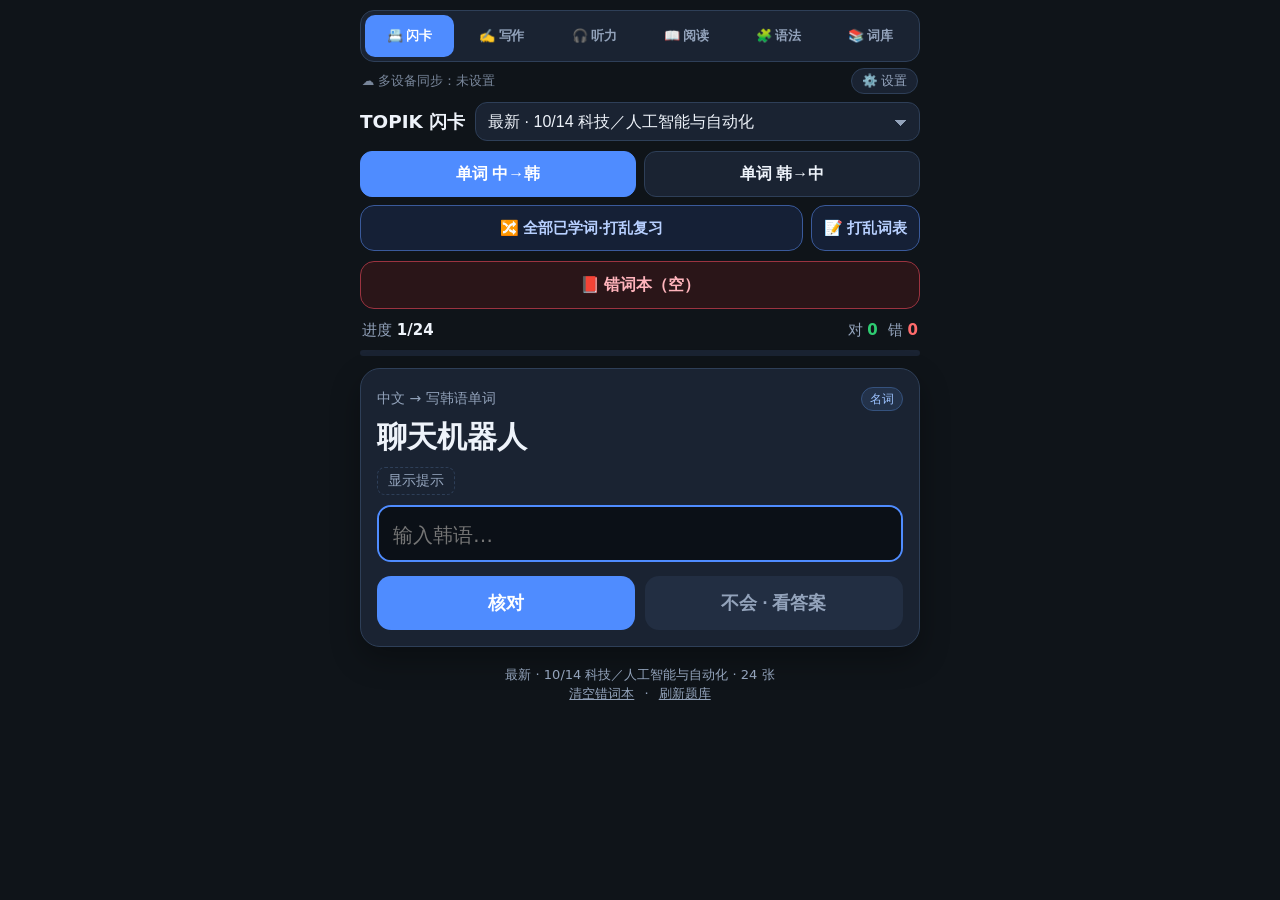
==== commit c05ef878: "AI 判题：新增 Grok (xAI) 服务商，可切换 DeepSeek/Grok，Key/模型分别存本机" ====
--- a/index.html
+++ b/index.html
@@ -345,12 +345,12 @@
 <script src="assets/accepted.js?v=20261007a"></script>
 <script src="reading/reading.js?v=20261012b"></script>
 <script src="listening/listening.js?v=20261010a"></script>
-<script src="assets/ai.js?v=20261009a"></script>
-<script src="writing/wai.js?v=20261008a"></script>
-<script src="grammar/grammar.js?v=20261009a"></script>
-<script src="assets/wsplit.js?v=20261002e"></script>
-<script src="writing/tpl54cause.js?v=20261015a"></script>
-<script src="writing/tpl54types.js?v=20261012a"></script>
+<script src="assets/ai.js?v=20261015g"></script>
+<script src="writing/wai.js?v=20261015g"></script>
+<script src="grammar/grammar.js?v=20261015g"></script>
+<script src="assets/wsplit.js?v=20261015g"></script>
+<script src="writing/tpl54cause.js?v=20261015g"></script>
+<script src="writing/tpl54types.js?v=20261015g"></script>
 <script src="writing/w5354.js?v=20261012b"></script>
 <script src="assets/voice.js?v=20261009a"></script>
 <script src="bank/bank.js?v=20261014a"></script>
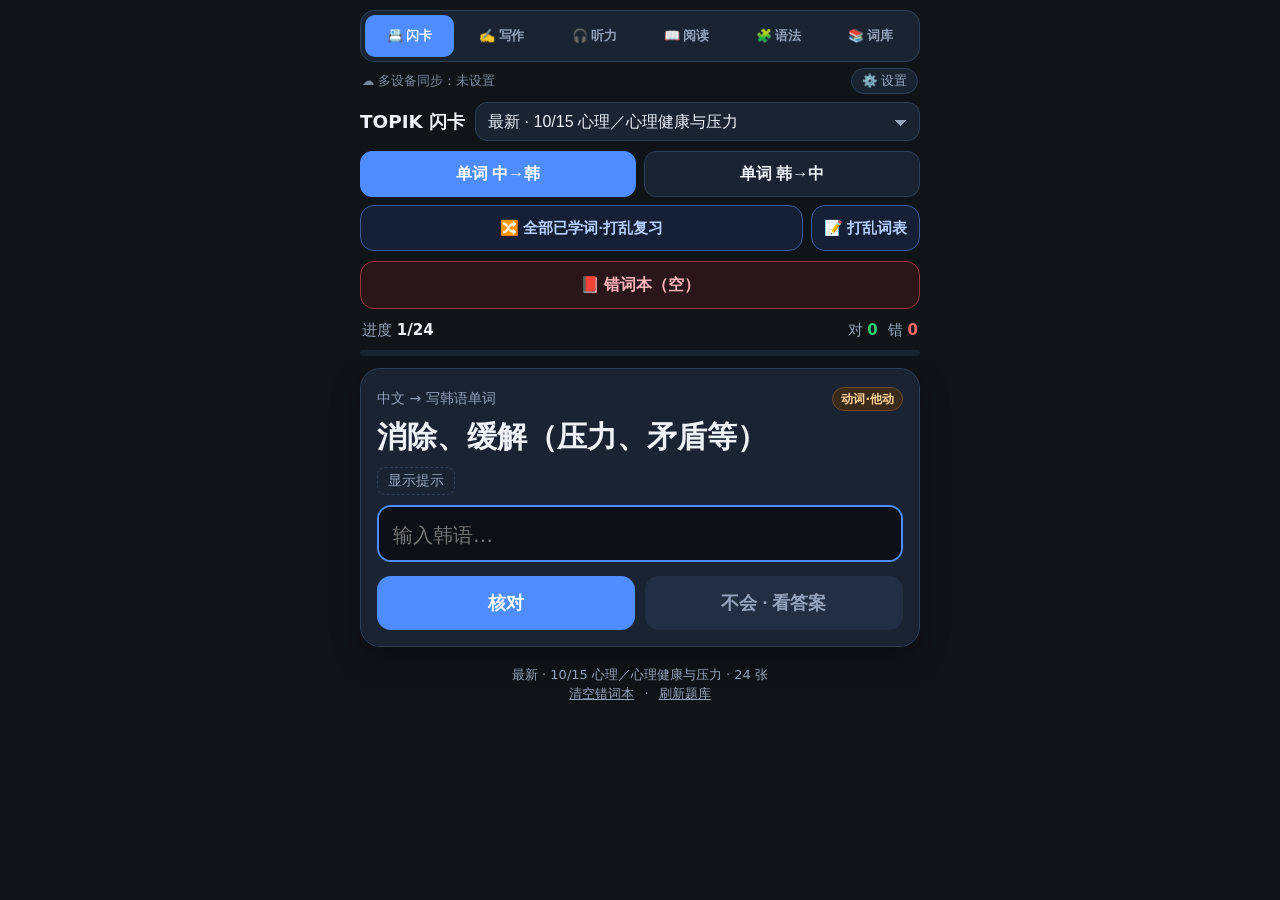
==== commit bd1da24d: "Add grammar 认意思 mode: pick Chinese gloss from 4 options Dedicated gtabs tab shows Korean form f and " ====
--- a/index.html
+++ b/index.html
@@ -254,7 +254,7 @@
 .wg .mine{color:var(--muted);font-size:14.5px}
 .wg details.wi .body{padding-top:4px}
 </style>
-<link rel="stylesheet" href="assets/modules.css?v=20261014a">
+<link rel="stylesheet" href="assets/modules.css?v=20261015m">
 </head>
 <body>
 <div class="wrap">
@@ -335,7 +335,7 @@
   </div>
   <div id="bank" hidden></div>
   <div id="grammar" hidden>
-    <div class="mtabs n5" id="gtabs"><button type="button" data-tab="list">语法表</button><button type="button" data-tab="cmp">易混组</button><button type="button" data-tab="drill">分类练</button><button type="button" data-tab="cards">闪卡</button><button type="button" data-tab="wrong">错题本</button></div>
+    <div class="mtabs n6" id="gtabs"><button type="button" data-tab="list">语法表</button><button type="button" data-tab="cmp">易混组</button><button type="button" data-tab="drill">分类练</button><button type="button" data-tab="meaning">认意思</button><button type="button" data-tab="cards">闪卡</button><button type="button" data-tab="wrong">错题本</button></div>
     <div id="gBody"></div>
   </div>
 </div>
@@ -347,7 +347,7 @@
 <script src="listening/listening.js?v=20261010a"></script>
 <script src="assets/ai.js?v=20261015g"></script>
 <script src="writing/wai.js?v=20261015g"></script>
-<script src="grammar/grammar.js?v=20261015g"></script>
+<script src="grammar/grammar.js?v=20261015m"></script>
 <script src="assets/wsplit.js?v=20261015g"></script>
 <script src="writing/tpl54cause.js?v=20261015g"></script>
 <script src="writing/tpl54types.js?v=20261015g"></script>
@@ -1429,7 +1429,8 @@
   v0="grammar";
   var gCat=null;
   if(/^grammar-/.test(catL)&&catL!=="grammar-core") gCat=catL.slice(8);
-  if(String(WQS.grammar)==="drill"){o0={grammar:"drill",cat:WQS.cat||gCat||WQS.scope,mode:WQS.mode,g:WQS.g}}
+  if(String(WQS.grammar)==="meaning"||WQS.tab==="meaning"){o0={grammar:"meaning",cat:WQS.cat||gCat||WQS.scope,scope:WQS.scope}}
+  else if(String(WQS.grammar)==="drill"){o0={grammar:"drill",cat:WQS.cat||gCat||WQS.scope,mode:WQS.mode,g:WQS.g}}
   else if(gCat){o0={grammar:"drill",cat:gCat,mode:WQS.mode||"sent",g:WQS.g}}
   else {o0={tab:catL==="grammar-core"||hash==="grammar-core"?"cards":(WQS.tab||"list"),mode:WQS.mode,g:WQS.g,scope:WQS.scope}}
 }
--- a/assets/modules.css
+++ b/assets/modules.css
@@ -457,3 +457,13 @@
 .bk-sc .bad{color:var(--bad)}
 .bk-wsl .chips{margin-top:4px}
 .bk-wsl .chip{font-size:12px;display:inline-block;margin:2px 4px 0 0;padding:1px 7px;border:1px solid var(--border);border-radius:999px;color:var(--muted)}
+
+/* 语法 · 认意思（四选一） */
+.gq.big{font-size:28px;text-align:center;padding:18px 8px;color:#ffd98a;letter-spacing:.5px}
+.gmcq{display:flex;flex-direction:column;gap:8px;margin-top:12px}
+.gmcq-opt{min-height:48px;width:100%;box-sizing:border-box;text-align:left;padding:12px 14px;border-radius:12px;border:1px solid var(--border);background:var(--card2);color:var(--ink);font-size:15.5px;font-weight:600;line-height:1.45;touch-action:manipulation;white-space:normal;word-break:break-word}
+.gmcq-opt:active{background:#1d3150}
+.gmcq-opt.ok{border-color:var(--ok);background:#163024;color:#7fe0a6}
+.gmcq-opt.bad{border-color:var(--bad);background:#3a1a1e;color:#ffb0b0}
+.gmcq-opt.dim{opacity:.5}
+.gmcq-opt:disabled{cursor:default}
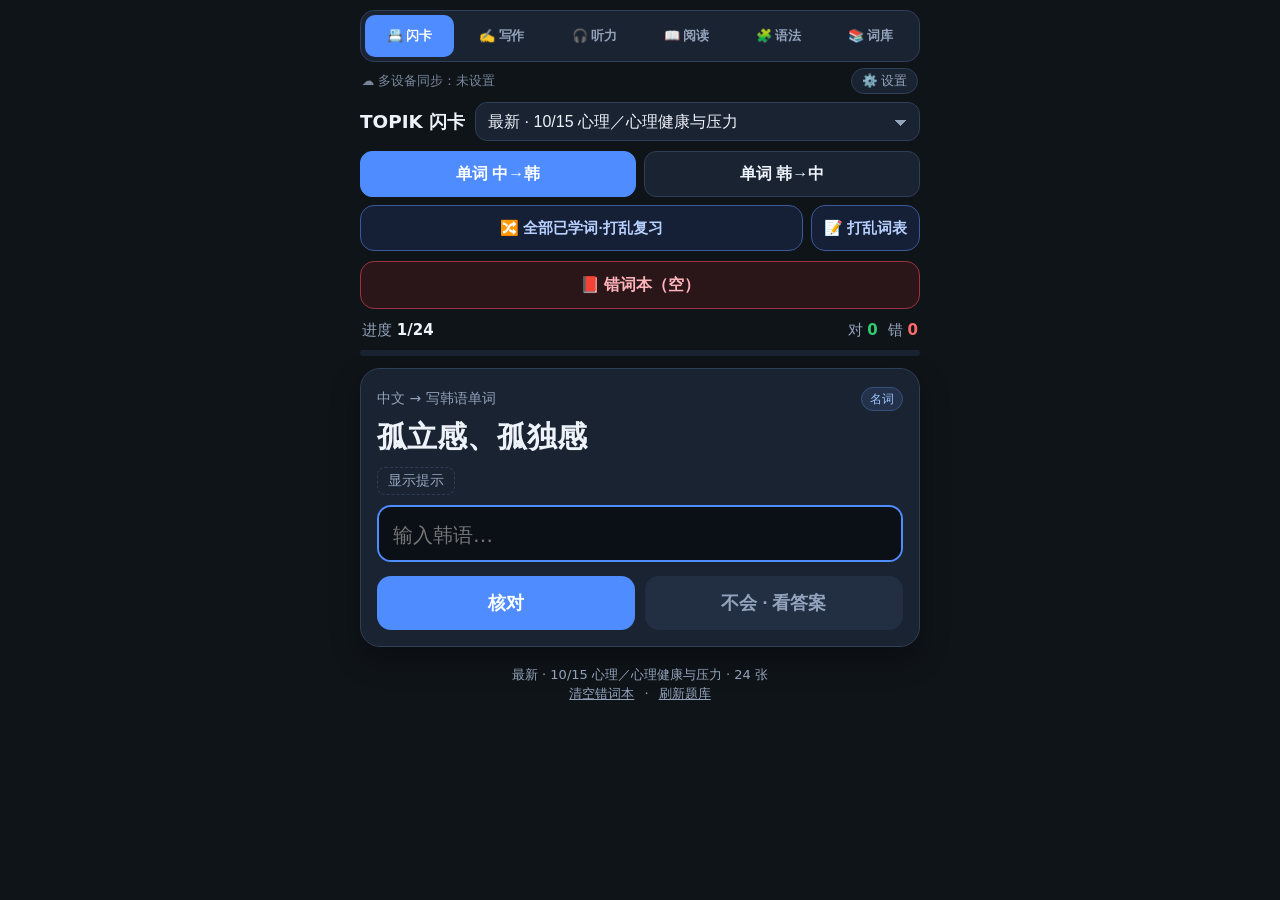
==== commit ba9371ce: "Add 专注练习 for wrong-word notebook: sticky actions + auto-next Wrong-book quizzes (flashcards source=w" ====
--- a/index.html
+++ b/index.html
@@ -67,6 +67,11 @@
 .actions{display:grid;grid-template-columns:1fr 1fr;gap:10px;margin-top:14px}
 .actions button,.btn{min-height:54px;border:none;border-radius:14px;font-size:18px;font-weight:700;color:#fff;background:var(--card2)}
 .actions button.full{grid-column:1/-1}
+/* 错词本「专注练习」：操作栏贴底，答对后短暂显示 ✓ 再自动下一张 */
+.actions.focus-sticky{position:sticky;bottom:calc(8px + env(safe-area-inset-bottom));z-index:25;margin-top:14px;padding:10px 8px 8px;background:var(--card);border:1px solid var(--border);border-radius:16px;box-shadow:0 -10px 28px rgba(0,0,0,.45)}
+.bar .focus-chip{display:inline-block;background:#2a4a28;color:#b6f0a8;border:1px solid #3d6b3a;padding:2px 8px;border-radius:999px;font-size:12px;font-weight:800;letter-spacing:.02em}
+.bar .focus-chip[hidden]{display:none}
+body.focus-quiz .toast{bottom:calc(90px + env(safe-area-inset-bottom))}
 .b-primary{background:var(--accent)!important}
 .b-ok{background:#1f7a47!important}
 .b-bad{background:#9b3340!important}
@@ -281,7 +286,7 @@
   <div class="card gpanel" id="shufPanel" hidden></div>
   <button type="button" class="wrong-entry" id="goWrong" aria-label="重练错词">📕 错词本（0）</button>
   <div class="card gpanel wdays" id="wrongPanel" hidden></div>
-  <div class="bar"><span>进度 <b id="prog">0/0</b></span><span class="sp"></span><span>对 <b id="okN" style="color:var(--ok)">0</b></span><span>错 <b id="badN" style="color:var(--bad)">0</b></span></div>
+  <div class="bar"><span>进度 <b id="prog">0/0</b></span><span class="focus-chip" id="focusChip" hidden>专注</span><span class="sp"></span><span>对 <b id="okN" style="color:var(--ok)">0</b></span><span>错 <b id="badN" style="color:var(--bad)">0</b></span></div>
   <div class="progress"><i id="progBar"></i></div>
 
   <div class="card" id="quiz">
@@ -353,7 +358,7 @@
 <script src="writing/tpl54types.js?v=20261015g"></script>
 <script src="writing/w5354.js?v=20261012b"></script>
 <script src="assets/voice.js?v=20261009a"></script>
-<script src="bank/bank.js?v=20261014a"></script>
+<script src="bank/bank.js?v=20261015n"></script>
 <script>
 (function(){
 "use strict";
@@ -381,6 +386,16 @@
 if(QS.cat||QS.deck||QS.list){try{localStorage.setItem("topik.view","flash")}catch(e){}}
 var wantSource=source;
 var pool=[], queue=[], pos=0, ok=0, bad=0, missed=[], written=[], state="idle", cur=null, isRedo=false;
+var autoNextT=null, AUTO_NEXT_MS=1000;   // 错词本专注：答对后自动下一张
+function focusOn(){return source==="wrong"}
+function clearAutoNext(){if(autoNextT){clearTimeout(autoNextT);autoNextT=null}}
+function scheduleAutoNext(){clearAutoNext();if(!focusOn())return;autoNextT=setTimeout(function(){autoNextT=null;next()},AUTO_NEXT_MS)}
+function updateFocusUI(){
+  var on=focusOn()&&state!=="done"&&!$("quiz").hidden;
+  document.body.classList.toggle("focus-quiz",on);
+  var box=$("actions"); if(box) box.classList.toggle("focus-sticky",on);
+  var chip=$("focusChip"); if(chip) chip.hidden=!on;
+}
 
 function esc(s){return String(s==null?"":s).replace(/[&<>"]/g,function(c){return{"&":"&amp;","<":"&lt;",">":"&gt;",'"':"&quot;"}[c]})}
 function shuffle(a){a=a.slice();for(var i=a.length-1;i>0;i--){var j=Math.floor(Math.random()*(i+1)),t=a[i];a[i]=a[j];a[j]=t}return a}
@@ -626,7 +641,7 @@
   shufPut(o);
 }
 function start(cards,redo,fresh){
-  isRedo=!!redo; queue=shuffle(cards); pos=0; ok=0; bad=0; missed=[]; written=[];
+  clearAutoNext(); isRedo=!!redo; queue=shuffle(cards); pos=0; ok=0; bad=0; missed=[]; written=[];
   if(source==="shuf"&&!redo){
     var sv=gProg(shufGroup), by={}; cards.forEach(function(c){by[cardKey(c)]=c});
     if(sv&&!fresh&&!sv.done&&sv.order&&sv.pos<sv.order.length){
@@ -643,7 +658,7 @@
   if(!queue.length){
     $("quiz").hidden=true; var s=$("summary"); s.hidden=false;
     s.innerHTML='<div class="empty">'+(source==="wrong"?"错词本是空的 🎉<br>闪卡或词库答错的单词会出现在这里，可以单独重练。":"这个题库里没有单词卡。")+"</div>";
-    updateBar(); return;
+    updateBar(); updateFocusUI(); return;
   }
   show();
 }
@@ -660,6 +675,7 @@
   $("progBar").style.width=(n?(pos/n*100):0)+"%";
 }
 function setActions(list){
+  updateFocusUI();
   $("actions").innerHTML=list.map(function(b,i){return '<button type="button" data-i="'+i+'" class="'+(b.cls||"")+'">'+b.text+"</button>"}).join("");
   $("actions").onclick=function(e){var el=e.target.closest("button[data-i]");if(el) list[+el.getAttribute("data-i")].fn()};
 }
@@ -693,7 +709,7 @@
   $("fb").className="feedback"; $("fb").innerHTML="";
   if(mode==="v_zh_ko") setActions([{text:"核对",cls:"b-primary",fn:check},{text:"不会 · 看答案",cls:"b-ghost",fn:giveUp}]);
   else setActions([{text:"看参考答案",cls:"b-primary full",fn:check}]);
-  updateBar();
+  updateBar(); updateFocusUI();
   try{a.focus({preventScroll:true})}catch(e){a.focus()}
 }
 function exLine(){
@@ -774,19 +790,21 @@
     else if(stN>0) rm='<div class="sub">连续对 '+stN+'/'+MASTER_N+' · 再对 '+(MASTER_N-stN)+' 次才移出</div>';
     fb.innerHTML=(alt?ACC.okHTML(alt,cur.ko)+'<div class="sub">你写的：<span lang="ko">'+esc($("answer").value.trim())+"</span></div>":'<div class="title">✓ 正确！</div>'+refHTML())+rm+exLine()+infoHTML(cur,false);
     setActions([{text:"下一张",cls:"b-primary full",fn:next}]);
-    updateBar(); focusNextBtn(); return;
+    updateBar(); focusNextBtn();
+    if(focusOn()) scheduleAutoNext();
+    return;
   }
   next();
 }
 function focusNextBtn(){var b=$("actions").querySelector("button");if(b)b.focus()}
-function next(){pos++;show()}
+function next(){clearAutoNext();pos++;show()}
 function copy(t){
   var done=function(){toast("已复制")};
   if(navigator.clipboard&&window.isSecureContext){navigator.clipboard.writeText(t).then(done,function(){fallback()})}else fallback();
   function fallback(){var ta=document.createElement("textarea");ta.value=t;ta.setAttribute("readonly","");ta.style.position="fixed";ta.style.opacity="0";document.body.appendChild(ta);ta.select();try{document.execCommand("copy");done()}catch(e){toast("复制失败，请长按手动复制")}document.body.removeChild(ta)}
 }
 function finish(){
-  state="done"; updateBar(); $("progBar").style.width="100%";
+  clearAutoNext(); state="done"; updateBar(); updateFocusUI(); $("progBar").style.width="100%";
   $("quiz").hidden=true; var s=$("summary"); s.hidden=false;
   var n=queue.length, pct=n?Math.round(ok/n*100):0;
   var h='<h2>'+(source==="shuf"?"第"+shufGroup+"组 · ":"")+(isRedo?"错题重练结束":"本轮结束")+'</h2><div class="nums">共 '+n+' 张 · <span style="color:var(--ok)">对 '+ok+'</span> · <span style="color:var(--bad)">错 '+bad+"</span> · 正确率 "+pct+"%</div>";
@@ -919,6 +937,7 @@
 /* 视图切换 */
 function setView(v,o){
   if(["writing","reading","listening","grammar","bank"].indexOf(v)<0)v="flash";
+  if(v!=="flash"){clearAutoNext();document.body.classList.remove("focus-quiz");var chip=$("focusChip");if(chip)chip.hidden=true;var box=$("actions");if(box)box.classList.remove("focus-sticky")}
   $("flash").hidden=v!=="flash"; $("writing").hidden=v!=="writing"; $("reading").hidden=v!=="reading"; $("listening").hidden=v!=="listening"; $("grammar").hidden=v!=="grammar"; $("bank").hidden=v!=="bank";
   Array.prototype.forEach.call(document.querySelectorAll("#topnav button"),function(b){b.classList.toggle("active",b.getAttribute("data-view")===v)});
   try{localStorage.setItem(LS_VIEW,v)}catch(e){}
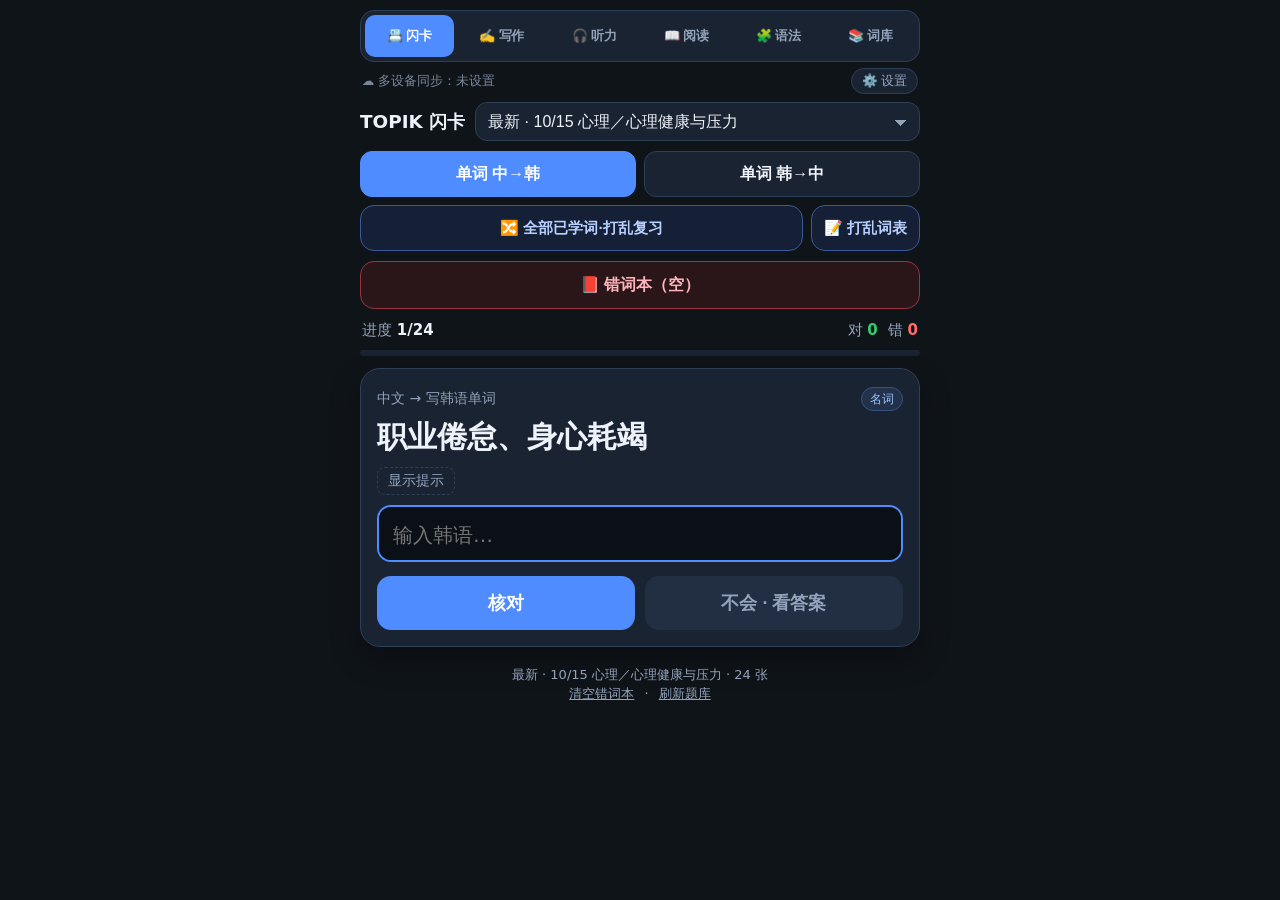
==== commit dd3a1642: "Fix view switching: clearAutoNext not in scope of setView" ====
--- a/index.html
+++ b/index.html
@@ -386,7 +386,8 @@
 if(QS.cat||QS.deck||QS.list){try{localStorage.setItem("topik.view","flash")}catch(e){}}
 var wantSource=source;
 var pool=[], queue=[], pos=0, ok=0, bad=0, missed=[], written=[], state="idle", cur=null, isRedo=false;
-var autoNextT=null, AUTO_NEXT_MS=1000;   // 错词本专注：答对后自动下一张
+var autoNextT=null, AUTO_NEXT_MS=1000;
+window.addEventListener("topik-leave-flash",function(){clearAutoNext()});   // 错词本专注：答对后自动下一张
 function focusOn(){return source==="wrong"}
 function clearAutoNext(){if(autoNextT){clearTimeout(autoNextT);autoNextT=null}}
 function scheduleAutoNext(){clearAutoNext();if(!focusOn())return;autoNextT=setTimeout(function(){autoNextT=null;next()},AUTO_NEXT_MS)}
@@ -937,7 +938,7 @@
 /* 视图切换 */
 function setView(v,o){
   if(["writing","reading","listening","grammar","bank"].indexOf(v)<0)v="flash";
-  if(v!=="flash"){clearAutoNext();document.body.classList.remove("focus-quiz");var chip=$("focusChip");if(chip)chip.hidden=true;var box=$("actions");if(box)box.classList.remove("focus-sticky")}
+  if(v!=="flash"){try{window.dispatchEvent(new Event("topik-leave-flash"))}catch(e){}document.body.classList.remove("focus-quiz");var chip=$("focusChip");if(chip)chip.hidden=true;var box=$("actions");if(box)box.classList.remove("focus-sticky")}
   $("flash").hidden=v!=="flash"; $("writing").hidden=v!=="writing"; $("reading").hidden=v!=="reading"; $("listening").hidden=v!=="listening"; $("grammar").hidden=v!=="grammar"; $("bank").hidden=v!=="bank";
   Array.prototype.forEach.call(document.querySelectorAll("#topnav button"),function(b){b.classList.toggle("active",b.getAttribute("data-view")===v)});
   try{localStorage.setItem(LS_VIEW,v)}catch(e){}
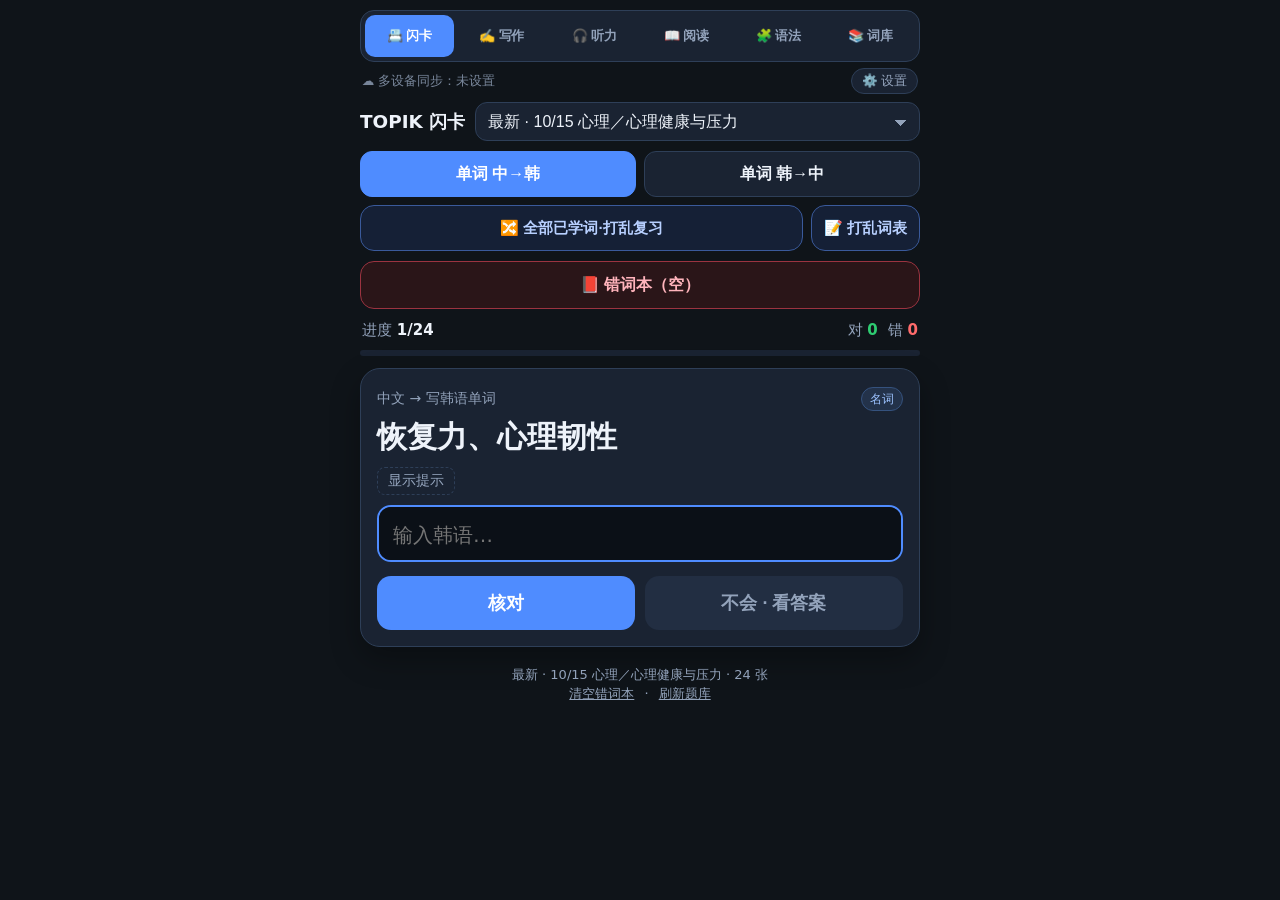
==== commit 79d213f5: "Wrong-book focus: hide chrome so mobile quiz fills the page When practicing 错词本 (flash source=wrong " ====
--- a/index.html
+++ b/index.html
@@ -72,6 +72,21 @@
 .bar .focus-chip{display:inline-block;background:#2a4a28;color:#b6f0a8;border:1px solid #3d6b3a;padding:2px 8px;border-radius:999px;font-size:12px;font-weight:800;letter-spacing:.02em}
 .bar .focus-chip[hidden]{display:none}
 body.focus-quiz .toast{bottom:calc(90px + env(safe-area-inset-bottom))}
+/* 错词本专注：整页只留进度条+卡片+操作，隐藏上方 chrome */
+body.wrong-focus #topnav,
+body.wrong-focus #syncBar,
+body.wrong-focus #bkTabs,
+body.wrong-focus #flash > header,
+body.wrong-focus #modes,
+body.wrong-focus .shuf-entry,
+body.wrong-focus #shufList,
+body.wrong-focus #shufPanel,
+body.wrong-focus #goWrong,
+body.wrong-focus #wrongPanel,
+body.wrong-focus #flash > footer{display:none!important}
+.wrong-exit{display:none;width:100%;min-height:44px;margin:0 0 10px;border:1px solid #9b3340;background:#2a1518;color:#ffb4bc;border-radius:14px;font-size:15px;font-weight:800}
+body.wrong-focus .wrong-exit{display:block}
+body.wrong-focus .wrong-exit[hidden]{display:none}
 .b-primary{background:var(--accent)!important}
 .b-ok{background:#1f7a47!important}
 .b-bad{background:#9b3340!important}
@@ -286,6 +301,7 @@
   <div class="card gpanel" id="shufPanel" hidden></div>
   <button type="button" class="wrong-entry" id="goWrong" aria-label="重练错词">📕 错词本（0）</button>
   <div class="card gpanel wdays" id="wrongPanel" hidden></div>
+  <button type="button" class="wrong-exit" id="wrongExit" hidden aria-label="退出错词本">‹ 退出错词本</button>
   <div class="bar"><span>进度 <b id="prog">0/0</b></span><span class="focus-chip" id="focusChip" hidden>专注</span><span class="sp"></span><span>对 <b id="okN" style="color:var(--ok)">0</b></span><span>错 <b id="badN" style="color:var(--bad)">0</b></span></div>
   <div class="progress"><i id="progBar"></i></div>
 
@@ -358,7 +374,7 @@
 <script src="writing/tpl54types.js?v=20261015g"></script>
 <script src="writing/w5354.js?v=20261012b"></script>
 <script src="assets/voice.js?v=20261009a"></script>
-<script src="bank/bank.js?v=20261015n"></script>
+<script src="bank/bank.js?v=20261015o"></script>
 <script>
 (function(){
 "use strict";
@@ -386,16 +402,27 @@
 if(QS.cat||QS.deck||QS.list){try{localStorage.setItem("topik.view","flash")}catch(e){}}
 var wantSource=source;
 var pool=[], queue=[], pos=0, ok=0, bad=0, missed=[], written=[], state="idle", cur=null, isRedo=false;
-var autoNextT=null, AUTO_NEXT_MS=1000;
-window.addEventListener("topik-leave-flash",function(){clearAutoNext()});   // 错词本专注：答对后自动下一张
+var autoNextT=null, AUTO_NEXT_MS=1000, prevSource="";
+window.addEventListener("topik-leave-flash",function(){clearAutoNext();document.body.classList.remove("wrong-focus","focus-quiz")});   // 错词本专注：答对后自动下一张
+window.addEventListener("topik-enter-flash",function(){updateFocusUI()});
 function focusOn(){return source==="wrong"}
 function clearAutoNext(){if(autoNextT){clearTimeout(autoNextT);autoNextT=null}}
 function scheduleAutoNext(){clearAutoNext();if(!focusOn())return;autoNextT=setTimeout(function(){autoNextT=null;next()},AUTO_NEXT_MS)}
 function updateFocusUI(){
-  var on=focusOn()&&state!=="done"&&!$("quiz").hidden;
+  var wrong=focusOn();
+  document.body.classList.toggle("wrong-focus",wrong);
+  var on=wrong&&state!=="done"&&!$("quiz").hidden;
   document.body.classList.toggle("focus-quiz",on);
   var box=$("actions"); if(box) box.classList.toggle("focus-sticky",on);
   var chip=$("focusChip"); if(chip) chip.hidden=!on;
+  var ex=$("wrongExit"); if(ex) ex.hidden=!wrong;
+}
+function rememberPrev(){if(source!=="wrong") prevSource=source}
+function exitWrong(){
+  clearAutoNext();
+  var back=(prevSource&&prevSource!=="wrong")?prevSource:"latest";
+  prevSource=""; source=back; wrongDate=""; wsF=null; QS.deck=null;
+  syncURL(); renderDeckSel(); reload();
 }
 
 function esc(s){return String(s==null?"":s).replace(/[&<>"]/g,function(c){return{"&":"&amp;","<":"&lt;",">":"&gt;",'"':"&quot;"}[c]})}
@@ -658,7 +685,7 @@
   $("summary").hidden=true; $("quiz").hidden=false;
   if(!queue.length){
     $("quiz").hidden=true; var s=$("summary"); s.hidden=false;
-    s.innerHTML='<div class="empty">'+(source==="wrong"?"错词本是空的 🎉<br>闪卡或词库答错的单词会出现在这里，可以单独重练。":"这个题库里没有单词卡。")+"</div>";
+    s.innerHTML='<div class="empty">'+(source==="wrong"?"错词本是空的 🎉<br>闪卡或词库答错的单词会出现在这里，可以单独重练。<br><span class=\"sub\">点上方「退出错词本」回到普通练习</span>":"这个题库里没有单词卡。")+"</div>";
     updateBar(); updateFocusUI(); return;
   }
   show();
@@ -822,7 +849,8 @@
   if(SG&&!isRedo) renderShufPanel();
   if(SG&&shufGroup<shufG.length) acts.push({text:"下一组 → 第"+(shufGroup+1)+"组",cls:"b-primary full",fn:function(){shufGroup++;syncURL();renderDeckSel();reload()}});
   acts.push({text:SG?"🔀 本组再来一轮":"再来一轮",cls:SG?"":"b-primary",fn:function(){start(pool,false,true)}});
-  acts.push({text:"📕 错词本（"+wrongCards(mode).length+"）",cls:"b-bad"+(missed.length?"":" full"),fn:function(){source="wrong";wrongDate="";syncURL();renderDeckSel();reload()}});
+  if(source==="wrong") acts.push({text:"‹ 退出错词本",cls:"b-primary full",fn:exitWrong});
+  else acts.push({text:"📕 错词本（"+wrongCards(mode).length+"）",cls:"b-bad"+(missed.length?"":" full"),fn:function(){rememberPrev();source="wrong";wrongDate="";syncURL();renderDeckSel();reload()}});
   if(mode==="g_zh_ko"&&written.length) acts.push({text:"复制本轮句子",cls:"b-ghost full",fn:function(){
     copy(written.map(function(w,i){return (i+1)+". "+w.zh+(w.point?"（"+w.point+"）":"")+"\n我写的："+w.mine}).join("\n\n"))}});
   var box=$("sumActs");
@@ -848,7 +876,7 @@
   return base+q;
 }
 function syncURL(){try{var u=deckURL();var m=QS.mode?(u.indexOf("?")<0?"?":"&")+"mode="+encodeURIComponent(QS.mode):"";history.replaceState(null,"",u+(u.indexOf("?")<0?"":m)+location.hash)}catch(e){}}
-$("deckSel").addEventListener("change",function(){source=this.value;wrongDate="";wsF=null;QS.mode=null;syncURL();renderDeckSel();reload()});
+$("deckSel").addEventListener("change",function(){var v=this.value;if(v==="wrong")rememberPrev();source=v;wrongDate="";wsF=null;QS.mode=null;syncURL();renderDeckSel();reload()});
 $("shareCat").onclick=function(){copy(deckURL())};
 $("goShuf").onclick=function(){
   if(source==="shuf"){source="latest";syncURL();renderDeckSel();reload();return}
@@ -884,10 +912,11 @@
 });
 $("clearWrong").onclick=function(){if(confirm("确定清空所有错词记录？")){saveWrong({});wrongDate="";renderDeckSel();if(source==="wrong")reload();toast("已清空")}};
 $("goWrong").onclick=function(){
-  if(source==="wrong"){source="latest";wrongDate="";wsF=null;QS.deck=null;syncURL();renderDeckSel();reload();return}
+  if(source==="wrong"){exitWrong();return}
   if(!wrongCards(mode).length){toast("错词本是空的，去练新卡吧");updateWrongEntry();return}
-  source="wrong";wrongDate="";wsF=null;QS.deck=null;syncURL();renderDeckSel();reload();
+  rememberPrev();source="wrong";wrongDate="";wsF=null;QS.deck=null;syncURL();renderDeckSel();reload();
 };
+$("wrongExit").onclick=function(){exitWrong()};
 $("reload").onclick=function(){cache={};Promise.all([loadIndex(),loadWI(),ACC.load(true)]).then(reload)};
 
 Array.prototype.forEach.call(document.querySelectorAll("#modes button"),function(b){b.classList.toggle("active",b.getAttribute("data-mode")===mode)});
@@ -938,8 +967,8 @@
 /* 视图切换 */
 function setView(v,o){
   if(["writing","reading","listening","grammar","bank"].indexOf(v)<0)v="flash";
-  if(v!=="flash"){try{window.dispatchEvent(new Event("topik-leave-flash"))}catch(e){}document.body.classList.remove("focus-quiz");var chip=$("focusChip");if(chip)chip.hidden=true;var box=$("actions");if(box)box.classList.remove("focus-sticky")}
-  $("flash").hidden=v!=="flash"; $("writing").hidden=v!=="writing"; $("reading").hidden=v!=="reading"; $("listening").hidden=v!=="listening"; $("grammar").hidden=v!=="grammar"; $("bank").hidden=v!=="bank";
+  if(v!=="flash"){try{window.dispatchEvent(new Event("topik-leave-flash"))}catch(e){}document.body.classList.remove("focus-quiz","wrong-focus");var chip=$("focusChip");if(chip)chip.hidden=true;var ex=$("wrongExit");if(ex)ex.hidden=true;var box=$("actions");if(box)box.classList.remove("focus-sticky")}
+  $("flash").hidden=v!=="flash"; if(v==="flash"){try{window.dispatchEvent(new Event("topik-enter-flash"))}catch(e){}} $("writing").hidden=v!=="writing"; $("reading").hidden=v!=="reading"; $("listening").hidden=v!=="listening"; $("grammar").hidden=v!=="grammar"; $("bank").hidden=v!=="bank";
   Array.prototype.forEach.call(document.querySelectorAll("#topnav button"),function(b){b.classList.toggle("active",b.getAttribute("data-view")===v)});
   try{localStorage.setItem(LS_VIEW,v)}catch(e){}
   document.title={writing:opts.part==="5354"?"TOPIK 写作 53·54":"TOPIK 写作 51·52",reading:"TOPIK 阅读真题",listening:"TOPIK 听力",grammar:"TOPIK 语法",bank:"TOPIK 词库"}[v]||"TOPIK 闪卡";
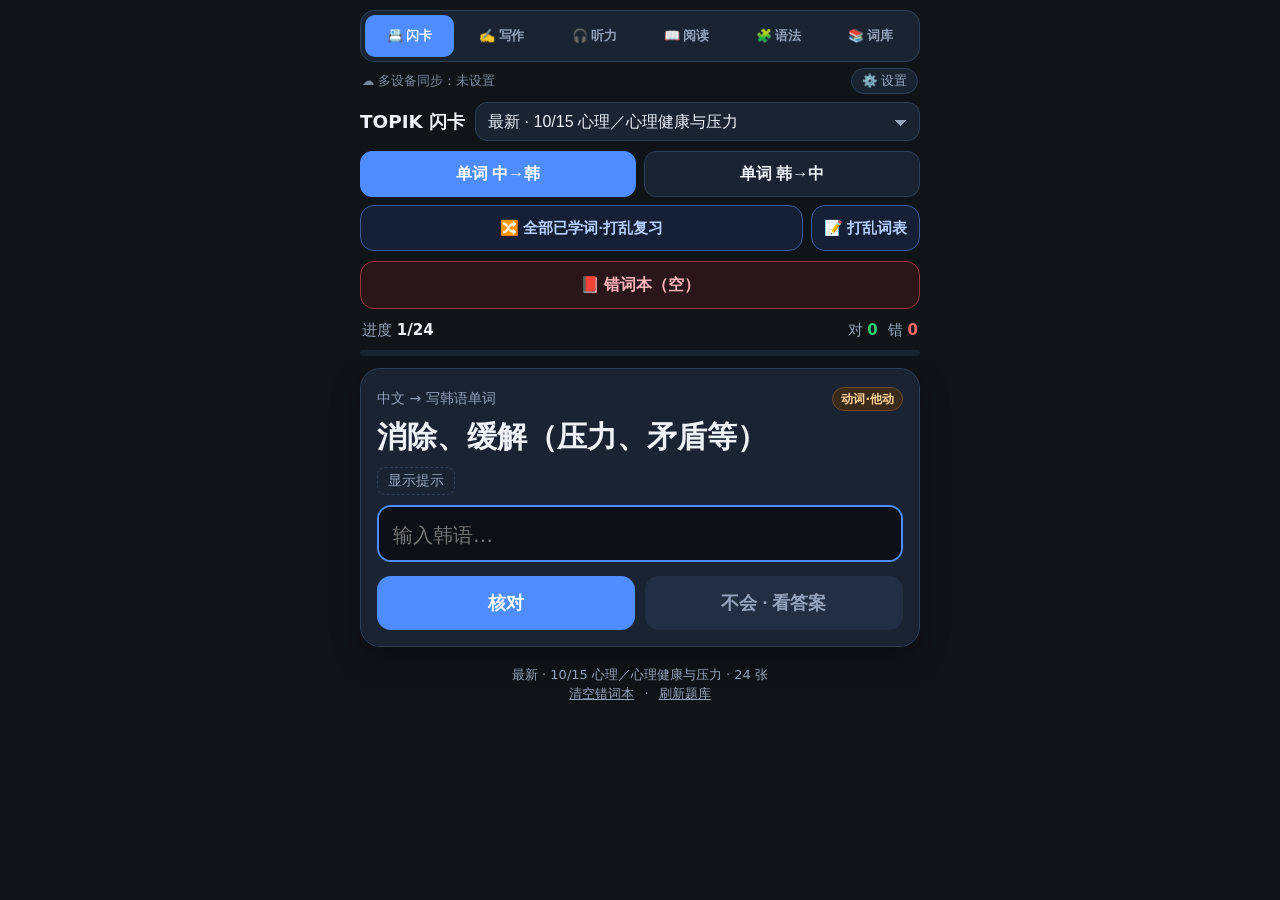
==== commit 2ee755bc: "Wrong-book focus: compact per-date chips + bank day filter Restore 按哪天错的针对练习 in wrong-focus (hidden " ====
--- a/index.html
+++ b/index.html
@@ -87,6 +87,13 @@
 .wrong-exit{display:none;width:100%;min-height:44px;margin:0 0 10px;border:1px solid #9b3340;background:#2a1518;color:#ffb4bc;border-radius:14px;font-size:15px;font-weight:800}
 body.wrong-focus .wrong-exit{display:block}
 body.wrong-focus .wrong-exit[hidden]{display:none}
+/* 错词本专注：顶部一行日期芯片，按天切换练习（不占 #wrongPanel） */
+.wrong-fdays{display:none;margin:0 0 8px;padding:0 0 2px;overflow-x:auto;-webkit-overflow-scrolling:touch;white-space:nowrap;scrollbar-width:none;-ms-overflow-style:none}
+.wrong-fdays::-webkit-scrollbar{display:none}
+body.wrong-focus .wrong-fdays{display:block}
+body.wrong-focus .wrong-fdays[hidden]{display:none}
+.wrong-fdays button{display:inline-block;vertical-align:middle;margin:0 5px 0 0;padding:5px 11px;min-height:32px;border:1px solid var(--border);background:var(--card);color:var(--muted);border-radius:999px;font-size:13px;font-weight:700;white-space:nowrap}
+.wrong-fdays button.cur{border-color:#9b3340;color:#ffb4bc;background:#2a1518;box-shadow:inset 0 0 0 1px #9b334055}
 .b-primary{background:var(--accent)!important}
 .b-ok{background:#1f7a47!important}
 .b-bad{background:#9b3340!important}
@@ -302,6 +309,7 @@
   <button type="button" class="wrong-entry" id="goWrong" aria-label="重练错词">📕 错词本（0）</button>
   <div class="card gpanel wdays" id="wrongPanel" hidden></div>
   <button type="button" class="wrong-exit" id="wrongExit" hidden aria-label="退出错词本">‹ 退出错词本</button>
+  <div class="wrong-fdays" id="wrongFocusDays" hidden aria-label="按日期练错词"></div>
   <div class="bar"><span>进度 <b id="prog">0/0</b></span><span class="focus-chip" id="focusChip" hidden>专注</span><span class="sp"></span><span>对 <b id="okN" style="color:var(--ok)">0</b></span><span>错 <b id="badN" style="color:var(--bad)">0</b></span></div>
   <div class="progress"><i id="progBar"></i></div>
 
@@ -374,7 +382,7 @@
 <script src="writing/tpl54types.js?v=20261015g"></script>
 <script src="writing/w5354.js?v=20261012b"></script>
 <script src="assets/voice.js?v=20261009a"></script>
-<script src="bank/bank.js?v=20261015o"></script>
+<script src="bank/bank.js?v=20261016a"></script>
 <script>
 (function(){
 "use strict";
@@ -403,7 +411,7 @@
 var wantSource=source;
 var pool=[], queue=[], pos=0, ok=0, bad=0, missed=[], written=[], state="idle", cur=null, isRedo=false;
 var autoNextT=null, AUTO_NEXT_MS=1000, prevSource="";
-window.addEventListener("topik-leave-flash",function(){clearAutoNext();document.body.classList.remove("wrong-focus","focus-quiz")});   // 错词本专注：答对后自动下一张
+window.addEventListener("topik-leave-flash",function(){clearAutoNext();document.body.classList.remove("wrong-focus","focus-quiz");var fd=$("wrongFocusDays");if(fd){fd.hidden=true;fd.innerHTML=""}});   // 错词本专注：答对后自动下一张
 window.addEventListener("topik-enter-flash",function(){updateFocusUI()});
 function focusOn(){return source==="wrong"}
 function clearAutoNext(){if(autoNextT){clearTimeout(autoNextT);autoNextT=null}}
@@ -416,6 +424,7 @@
   var box=$("actions"); if(box) box.classList.toggle("focus-sticky",on);
   var chip=$("focusChip"); if(chip) chip.hidden=!on;
   var ex=$("wrongExit"); if(ex) ex.hidden=!wrong;
+  renderWrongFocusDays();
 }
 function rememberPrev(){if(source!=="wrong") prevSource=source}
 function exitWrong(){
@@ -557,6 +566,16 @@
   Object.keys(w).forEach(function(k){var e=w[k];if(!wrongActiveAny(e)||e.t!=="v")return;Object.keys(wrongDays(e)).forEach(function(d){c[d]=(c[d]||0)+1})});
   return Object.keys(c).sort(function(a,b){return a==="early"?1:b==="early"?-1:a<b?1:-1}).map(function(d){return {d:d,n:c[d]}});
 }
+function renderWrongFocusDays(){   // 专注模式顶部一行：全部 + 各日期芯片（复用 wrongDayGroups）
+  var el=$("wrongFocusDays"); if(!el) return;
+  if(source!=="wrong"||wsF){el.hidden=true;el.innerHTML="";return}
+  var G=wrongDayGroups(), all=wrongCards(mode).length;
+  if(!all&&!G.length){el.hidden=true;el.innerHTML="";return}
+  el.innerHTML='<button type="button" data-wd="" class="'+(wrongDate?"":"cur")+'">全部 '+all+'</button>'+
+    G.map(function(g){return '<button type="button" data-wd="'+g.d+'" class="'+(wrongDate===g.d?"cur":"")+'">'+dayLabel(g.d)+" · "+g.n+"</button>"}).join("");
+  el.hidden=false;
+  el.onclick=function(e){var b=e.target.closest("button[data-wd]");if(!b)return;var d=b.getAttribute("data-wd")||"";if(d===wrongDate)return;wrongDate=d;syncURL();renderDeckSel();reload()};
+}
 function wrongDetHTML(e){   // 错词列表展开：词性/汉字/记忆法/易错/近反义词
   var c={t:"v",ko:e.ko,zh:e.zh}; INFO_KEYS.forEach(function(f){if(e[f]!=null)c[f]=e[f]});
   var i=info(c); if(!i) return '<div class="wdet"><span class="sub">暂无词性·记忆法（点开词练时会显示）</span></div>';
@@ -699,7 +718,8 @@
 function deckLabel(){if(source==="wrong"&&wsF)return wsFLabel();var o=$("deckSel").selectedOptions[0];return (o?o.textContent:"")+(source==="shuf"&&shufGroup?" · 第"+shufGroup+"组":"")+(source==="wrong"&&wrongDate?" · "+dayLabel(wrongDate):"")}
 function updateBar(){
   var n=queue.length,i=Math.min(pos+(state==="done"?0:1),n);
-  $("prog").textContent=(n?i:0)+"/"+n; $("okN").textContent=ok; $("badN").textContent=bad;
+  var day=(source==="wrong"&&!wsF)?(" · "+(wrongDate?dayLabel(wrongDate):"全部")):"";
+  $("prog").textContent=(n?i:0)+"/"+n+day; $("okN").textContent=ok; $("badN").textContent=bad;
   $("progBar").style.width=(n?(pos/n*100):0)+"%";
 }
 function setActions(list){
@@ -967,7 +987,7 @@
 /* 视图切换 */
 function setView(v,o){
   if(["writing","reading","listening","grammar","bank"].indexOf(v)<0)v="flash";
-  if(v!=="flash"){try{window.dispatchEvent(new Event("topik-leave-flash"))}catch(e){}document.body.classList.remove("focus-quiz","wrong-focus");var chip=$("focusChip");if(chip)chip.hidden=true;var ex=$("wrongExit");if(ex)ex.hidden=true;var box=$("actions");if(box)box.classList.remove("focus-sticky")}
+  if(v!=="flash"){try{window.dispatchEvent(new Event("topik-leave-flash"))}catch(e){}document.body.classList.remove("focus-quiz","wrong-focus");var chip=$("focusChip");if(chip)chip.hidden=true;var ex=$("wrongExit");if(ex)ex.hidden=true;var fd=$("wrongFocusDays");if(fd){fd.hidden=true;fd.innerHTML=""}var box=$("actions");if(box)box.classList.remove("focus-sticky")}
   $("flash").hidden=v!=="flash"; if(v==="flash"){try{window.dispatchEvent(new Event("topik-enter-flash"))}catch(e){}} $("writing").hidden=v!=="writing"; $("reading").hidden=v!=="reading"; $("listening").hidden=v!=="listening"; $("grammar").hidden=v!=="grammar"; $("bank").hidden=v!=="bank";
   Array.prototype.forEach.call(document.querySelectorAll("#topnav button"),function(b){b.classList.toggle("active",b.getAttribute("data-view")===v)});
   try{localStorage.setItem(LS_VIEW,v)}catch(e){}
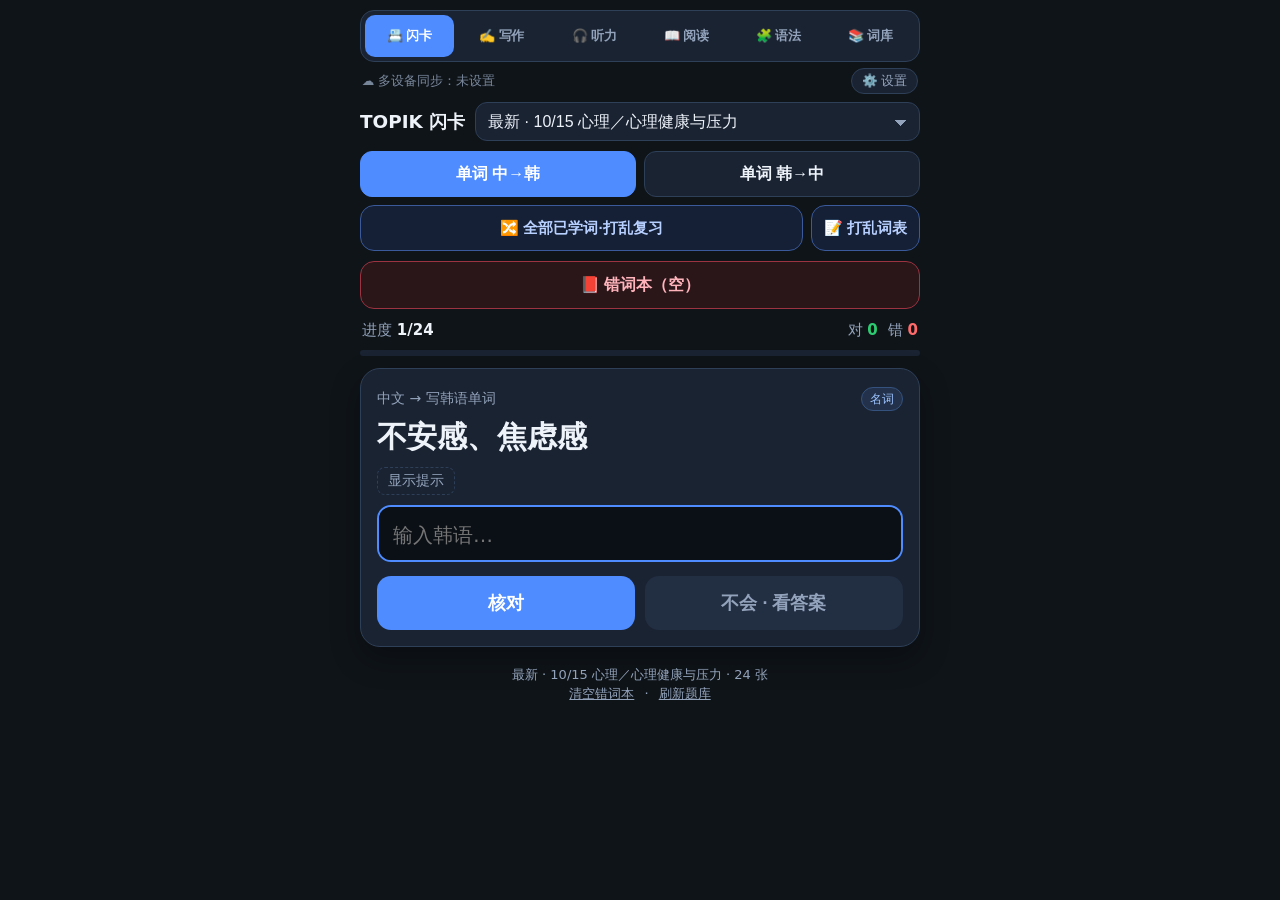
==== commit 9982af7b: "Add grammar 选择题 mode: 333 TOPIK 读1-4 style sentence MCQs grammar/mcq.json covers all 111 grammar ite" ====
--- a/index.html
+++ b/index.html
@@ -281,7 +281,7 @@
 .wg .mine{color:var(--muted);font-size:14.5px}
 .wg details.wi .body{padding-top:4px}
 </style>
-<link rel="stylesheet" href="assets/modules.css?v=20261015m">
+<link rel="stylesheet" href="assets/modules.css?v=20261016a">
 </head>
 <body>
 <div class="wrap">
@@ -364,7 +364,7 @@
   </div>
   <div id="bank" hidden></div>
   <div id="grammar" hidden>
-    <div class="mtabs n6" id="gtabs"><button type="button" data-tab="list">语法表</button><button type="button" data-tab="cmp">易混组</button><button type="button" data-tab="drill">分类练</button><button type="button" data-tab="meaning">认意思</button><button type="button" data-tab="cards">闪卡</button><button type="button" data-tab="wrong">错题本</button></div>
+    <div class="mtabs n6 n7" id="gtabs"><button type="button" data-tab="list">语法表</button><button type="button" data-tab="cmp">易混组</button><button type="button" data-tab="drill">分类练</button><button type="button" data-tab="meaning">认意思</button><button type="button" data-tab="mcq">选择题</button><button type="button" data-tab="cards">闪卡</button><button type="button" data-tab="wrong">错题本</button></div>
     <div id="gBody"></div>
   </div>
 </div>
@@ -376,7 +376,7 @@
 <script src="listening/listening.js?v=20261010a"></script>
 <script src="assets/ai.js?v=20261015g"></script>
 <script src="writing/wai.js?v=20261015g"></script>
-<script src="grammar/grammar.js?v=20261015m"></script>
+<script src="grammar/grammar.js?v=20261016a"></script>
 <script src="assets/wsplit.js?v=20261015g"></script>
 <script src="writing/tpl54cause.js?v=20261015g"></script>
 <script src="writing/tpl54types.js?v=20261015g"></script>
@@ -1498,7 +1498,8 @@
   v0="grammar";
   var gCat=null;
   if(/^grammar-/.test(catL)&&catL!=="grammar-core") gCat=catL.slice(8);
-  if(String(WQS.grammar)==="meaning"||WQS.tab==="meaning"){o0={grammar:"meaning",cat:WQS.cat||gCat||WQS.scope,scope:WQS.scope}}
+  if(String(WQS.grammar)==="mcq"||WQS.tab==="mcq"){o0={grammar:"mcq",cat:WQS.cat||gCat||WQS.scope}}
+  else if(String(WQS.grammar)==="meaning"||WQS.tab==="meaning"){o0={grammar:"meaning",cat:WQS.cat||gCat||WQS.scope,scope:WQS.scope}}
   else if(String(WQS.grammar)==="drill"){o0={grammar:"drill",cat:WQS.cat||gCat||WQS.scope,mode:WQS.mode,g:WQS.g}}
   else if(gCat){o0={grammar:"drill",cat:gCat,mode:WQS.mode||"sent",g:WQS.g}}
   else {o0={tab:catL==="grammar-core"||hash==="grammar-core"?"cards":(WQS.tab||"list"),mode:WQS.mode,g:WQS.g,scope:WQS.scope}}
--- a/assets/modules.css
+++ b/assets/modules.css
@@ -467,3 +467,9 @@
 .gmcq-opt.bad{border-color:var(--bad);background:#3a1a1e;color:#ffb0b0}
 .gmcq-opt.dim{opacity:.5}
 .gmcq-opt:disabled{cursor:default}
+.mtabs.n7{grid-template-columns:repeat(4,1fr)}
+.gmcq-sent{font-size:18px;line-height:1.7;font-weight:600}
+.gblank{display:inline-block;min-width:3em;border-bottom:2px solid var(--accent);color:var(--muted);text-align:center;padding:0 4px}
+.gblank.on{color:#7fe0a6;border-color:var(--ok)}
+.gmcq-acts{position:sticky;bottom:0;z-index:4;background:var(--card);padding:8px 0 calc(8px + env(safe-area-inset-bottom))}
+.gmcq-acts .gbtn{flex:1 1 auto;min-height:46px}
